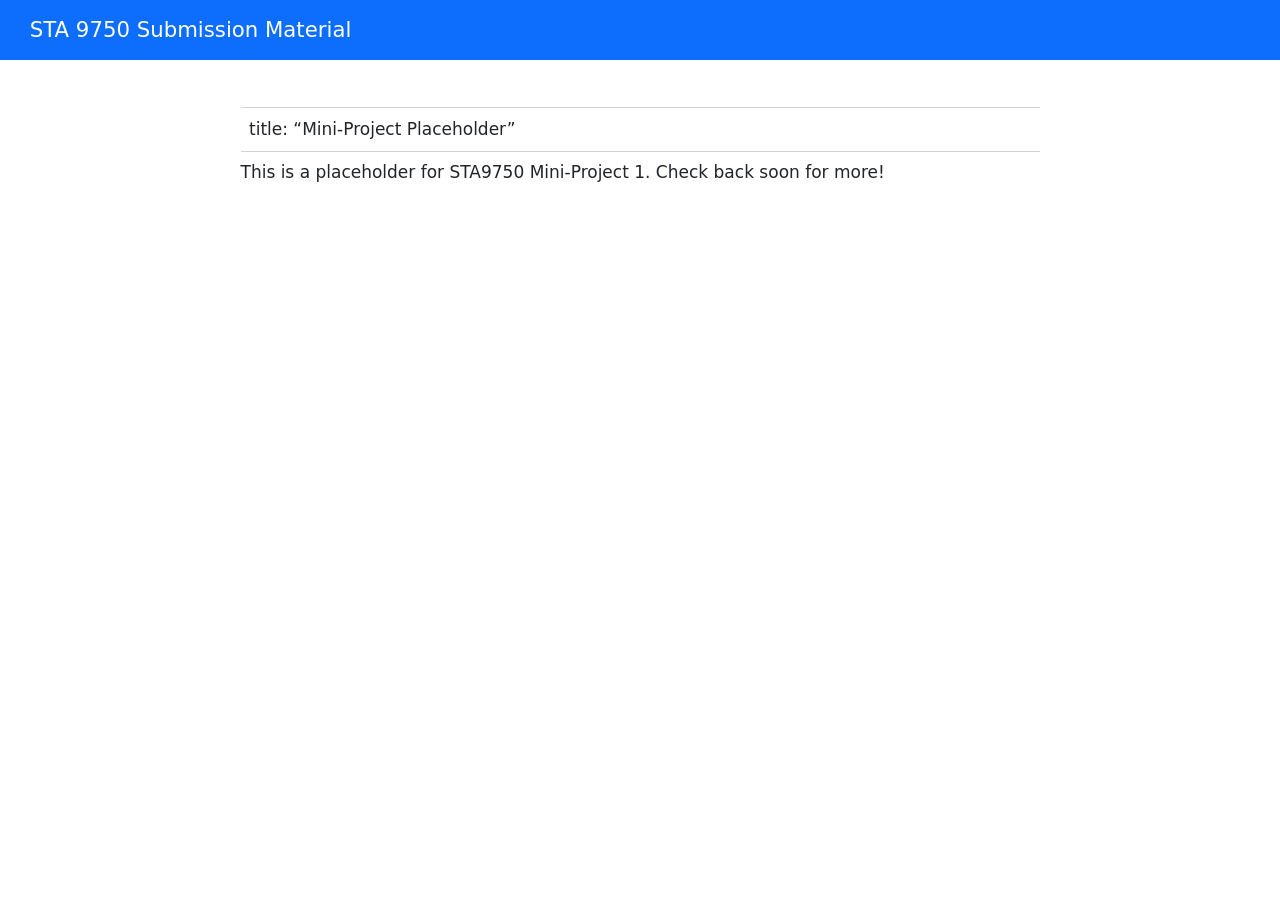
==== docs/mp01.html @ 96aaf3fa "creating placeholders for future projects" ====
<!DOCTYPE html>
<html xmlns="http://www.w3.org/1999/xhtml" lang="en" xml:lang="en"><head>

<meta charset="utf-8">
<meta name="generator" content="quarto-1.10.18">

<meta name="viewport" content="width=device-width, initial-scale=1.0, user-scalable=yes">


<title>mp01 – STA 9750 Submission Material</title>
<style>
/* Default styles provided by pandoc.
** See https://pandoc.org/MANUAL.html#variables-for-html for config info.
*/
span.smallcaps{font-variant: small-caps;}
div.columns{display: flex; gap: 1.5em;}
div.column{flex: auto;}
@media screen {
div.columns{gap: min(4vw, 1.5em);}
div.column{overflow-x: auto;}
}
div.hanging-indent{margin-left: 1.5em; text-indent: -1.5em;}
ul.task-list{list-style: none;}
ul.task-list li input[type="checkbox"] {
  width: 0.8em;
  margin: 0 0.8em 0.2em -1em; /* quarto-specific, see https://github.com/quarto-dev/quarto-cli/issues/4556 */ 
  vertical-align: middle;
}
</style>


<script src="site_libs/quarto-nav/quarto-nav.js"></script>
<script src="site_libs/quarto-nav/headroom.min.js"></script>
<script src="site_libs/clipboard/clipboard.min.js"></script>
<script src="site_libs/quarto-search/autocomplete.umd.js"></script>
<script src="site_libs/quarto-search/fuse.min.js"></script>
<script src="site_libs/quarto-search/quarto-search.js"></script>
<meta name="quarto:offset" content="./">
<script src="site_libs/quarto-html/quarto.js" type="module"></script>
<script src="site_libs/quarto-html/tabsets/tabsets.js" type="module"></script>
<script src="site_libs/quarto-html/popper.min.js"></script>
<script src="site_libs/quarto-html/tippy.umd.min.js"></script>
<script src="site_libs/quarto-html/anchor.min.js"></script>
<link href="site_libs/quarto-html/tippy.css" rel="stylesheet">
<link href="site_libs/quarto-html/quarto-syntax-highlighting-64a204ab8560d761af7679ceaba22944.css" rel="stylesheet" id="quarto-text-highlighting-styles">
<script src="site_libs/bootstrap/bootstrap.min.js"></script>
<link href="site_libs/bootstrap/bootstrap-icons.css" rel="stylesheet">
<link href="site_libs/bootstrap/bootstrap-b978b5a48b788a4339b89597eba50e38.min.css" rel="stylesheet" append-hash="true" id="quarto-bootstrap" data-mode="light">
<script id="quarto-search-options" type="application/json">{
  "location": "navbar",
  "copy-button": false,
  "collapse-after": 3,
  "panel-placement": "end",
  "type": "overlay",
  "limit": 50,
  "keyboard-shortcut": [
    "f",
    "/",
    "s"
  ],
  "show-item-context": false,
  "language": {
    "search-no-results-text": "No results",
    "search-matching-documents-text": "matching documents",
    "search-copy-link-title": "Copy link to search",
    "search-hide-matches-text": "Hide additional matches",
    "search-more-match-text": "more match in this document",
    "search-more-matches-text": "more matches in this document",
    "search-clear-button-title": "Clear",
    "search-text-placeholder": "",
    "search-detached-cancel-button-title": "Cancel",
    "search-submit-button-title": "Submit",
    "search-label": "Search"
  }
}</script>


</head>

<body class="nav-fixed fullcontent quarto-light">

<div id="quarto-search-results"></div>
  <header id="quarto-header" class="headroom fixed-top">
    <nav class="navbar navbar-expand-lg " data-bs-theme="dark">
      <div class="navbar-container container-fluid">
      <div class="navbar-brand-container mx-auto">
    <a class="navbar-brand" href="./index.html">
    <span class="navbar-title">STA 9750 Submission Material</span>
    </a>
  </div>
        <div class="quarto-navbar-tools tools-end">
</div>
      </div> <!-- /container-fluid -->
    </nav>
</header>
<!-- content -->
<div id="quarto-content" class="quarto-container page-columns page-rows-contents page-layout-article page-navbar">
<!-- sidebar -->
<!-- margin-sidebar -->
    
<!-- main -->
<main class="content" id="quarto-document-content"><header id="title-block-header" class="quarto-title-block"></header>




<table class="caption-top table">
<tbody>
<tr class="odd">
<td>title: “Mini-Project Placeholder”</td>
</tr>
</tbody>
</table>
<p>This is a placeholder for STA9750 Mini-Project 1. Check back soon for more!</p>



</main> <!-- /main -->
<script id="quarto-html-after-body" type="application/javascript">
  window.document.addEventListener("DOMContentLoaded", function (event) {
    const icon = "";
    const anchorJS = new window.AnchorJS();
    anchorJS.options = {
      placement: 'right',
      icon: icon
    };
    anchorJS.add('.anchored');
    const isCodeAnnotation = (el) => {
      for (const clz of el.classList) {
        if (clz.startsWith('code-annotation-')) {                     
          return true;
        }
      }
      return false;
    }
    const onCopySuccess = function(e) {
      // button target
      const button = e.trigger;
      // don't keep focus
      button.blur();
      // flash "checked"
      button.classList.add('code-copy-button-checked');
      var currentTitle = button.getAttribute("title");
      button.setAttribute("title", "Copied!");
      let tooltip;
      if (window.bootstrap) {
        button.setAttribute("data-bs-toggle", "tooltip");
        button.setAttribute("data-bs-placement", "left");
        button.setAttribute("data-bs-title", "Copied!");
        tooltip = new bootstrap.Tooltip(button, 
          { trigger: "manual", 
            customClass: "code-copy-button-tooltip",
            offset: [0, -8]});
        tooltip.show();    
      }
      setTimeout(function() {
        if (tooltip) {
          tooltip.hide();
          button.removeAttribute("data-bs-title");
          button.removeAttribute("data-bs-toggle");
          button.removeAttribute("data-bs-placement");
        }
        button.setAttribute("title", currentTitle);
        button.classList.remove('code-copy-button-checked');
      }, 1000);
      // clear code selection
      e.clearSelection();
    }
    const getTextToCopy = function(trigger) {
      const outerScaffold = trigger.parentElement.cloneNode(true);
      const codeEl = outerScaffold.querySelector('code');
      for (const childEl of codeEl.children) {
        if (isCodeAnnotation(childEl)) {
          childEl.remove();
        }
      }
      return codeEl.innerText;
    }
    const clipboard = new window.ClipboardJS('.code-copy-button:not([data-in-quarto-modal])', {
      text: getTextToCopy
    });
    clipboard.on('success', onCopySuccess);
    if (window.document.getElementById('quarto-embedded-source-code-modal')) {
      const clipboardModal = new window.ClipboardJS('.code-copy-button[data-in-quarto-modal]', {
        text: getTextToCopy,
        container: window.document.getElementById('quarto-embedded-source-code-modal')
      });
      clipboardModal.on('success', onCopySuccess);
    }
      var localhostRegex = new RegExp(/^(?:http|https):\/\/localhost\:?[0-9]*\//);
      var mailtoRegex = new RegExp(/^mailto:/);
        var filterRegex = new RegExp("https:\/\/nadyathompson\.github\.io\/STA9750-2026-FALL\/");
      var isInternal = (href) => {
          return filterRegex.test(href) || localhostRegex.test(href) || mailtoRegex.test(href);
      }
      // Inspect non-navigation links and adorn them if external
     var links = window.document.querySelectorAll('a[href]:not(.nav-link):not(.navbar-brand):not(.toc-action):not(.sidebar-link):not(.sidebar-item-toggle):not(.pagination-link):not(.no-external):not([aria-hidden]):not(.dropdown-item):not(.quarto-navigation-tool):not(.about-link)');
      for (var i=0; i<links.length; i++) {
        const link = links[i];
        if (!isInternal(link.href)) {
          // undo the damage that might have been done by quarto-nav.js in the case of
          // links that we want to consider external
          if (link.dataset.originalHref !== undefined) {
            link.href = link.dataset.originalHref;
          }
        }
      }
    function tippyHover(el, contentFn, onTriggerFn, onUntriggerFn) {
      const config = {
        allowHTML: true,
        maxWidth: 500,
        delay: 100,
        arrow: false,
        appendTo: function(el) {
            return el.parentElement;
        },
        interactive: true,
        interactiveBorder: 10,
        theme: 'quarto',
        placement: 'bottom-start',
      };
      if (contentFn) {
        config.content = contentFn;
      }
      if (onTriggerFn) {
        config.onTrigger = onTriggerFn;
      }
      if (onUntriggerFn) {
        config.onUntrigger = onUntriggerFn;
      }
      window.tippy(el, config); 
    }
    const noterefs = window.document.querySelectorAll('a[role="doc-noteref"]');
    for (var i=0; i<noterefs.length; i++) {
      const ref = noterefs[i];
      tippyHover(ref, function() {
        // use id or data attribute instead here
        let href = ref.getAttribute('data-footnote-href') || ref.getAttribute('href');
        try { href = new URL(href).hash; } catch {}
        const id = href.replace(/^#\/?/, "");
        const note = window.document.getElementById(id);
        if (note) {
          return note.innerHTML;
        } else {
          return "";
        }
      });
    }
    const xrefs = window.document.querySelectorAll('a.quarto-xref');
    const processXRef = (id, note) => {
      // Strip column container classes
      const stripColumnClz = (el) => {
        el.classList.remove("page-full", "page-columns");
        if (el.children) {
          for (const child of el.children) {
            stripColumnClz(child);
          }
        }
      }
      stripColumnClz(note)
      if (id === null || id.startsWith('sec-')) {
        // Special case sections, only their first couple elements
        const container = document.createElement("div");
        if (note.children && note.children.length > 2) {
          container.appendChild(note.children[0].cloneNode(true));
          for (let i = 1; i < note.children.length; i++) {
            const child = note.children[i];
            if (child.tagName === "P" && child.innerText === "") {
              continue;
            } else {
              container.appendChild(child.cloneNode(true));
              break;
            }
          }
          if (window.Quarto?.typesetMath) {
            window.Quarto.typesetMath(container);
          }
          return container.innerHTML
        } else {
          if (window.Quarto?.typesetMath) {
            window.Quarto.typesetMath(note);
          }
          return note.innerHTML;
        }
      } else {
        // Remove any anchor links if they are present
        const anchorLink = note.querySelector('a.anchorjs-link');
        if (anchorLink) {
          anchorLink.remove();
        }
        if (window.Quarto?.typesetMath) {
          window.Quarto.typesetMath(note);
        }
        if (note.classList.contains("callout")) {
          return note.outerHTML;
        } else {
          return note.innerHTML;
        }
      }
    }
    for (var i=0; i<xrefs.length; i++) {
      const xref = xrefs[i];
      tippyHover(xref, undefined, function(instance) {
        instance.disable();
        let url = xref.getAttribute('href');
        let hash = undefined; 
        if (url.startsWith('#')) {
          hash = url;
        } else {
          try { hash = new URL(url).hash; } catch {}
        }
        if (hash) {
          const id = hash.replace(/^#\/?/, "");
          const note = window.document.getElementById(id);
          if (note !== null) {
            try {
              const html = processXRef(id, note.cloneNode(true));
              instance.setContent(html);
            } finally {
              instance.enable();
              instance.show();
            }
          } else {
            // See if we can fetch this
            fetch(url.split('#')[0])
            .then(res => res.text())
            .then(html => {
              const parser = new DOMParser();
              const htmlDoc = parser.parseFromString(html, "text/html");
              const note = htmlDoc.getElementById(id);
              if (note !== null) {
                const html = processXRef(id, note);
                instance.setContent(html);
              } 
            }).finally(() => {
              instance.enable();
              instance.show();
            });
          }
        } else {
          // See if we can fetch a full url (with no hash to target)
          // This is a special case and we should probably do some content thinning / targeting
          fetch(url)
          .then(res => res.text())
          .then(html => {
            const parser = new DOMParser();
            const htmlDoc = parser.parseFromString(html, "text/html");
            const note = htmlDoc.querySelector('main.content');
            if (note !== null) {
              // This should only happen for chapter cross references
              // (since there is no id in the URL)
              // remove the first header
              if (note.children.length > 0 && note.children[0].tagName === "HEADER") {
                note.children[0].remove();
              }
              const html = processXRef(null, note);
              instance.setContent(html);
            } 
          }).finally(() => {
            instance.enable();
            instance.show();
          });
        }
      }, function(instance) {
      });
    }
        let selectedAnnoteEl;
        const selectorForAnnotation = ( cell, annotation) => {
          let cellAttr = 'data-code-cell="' + cell + '"';
          let lineAttr = 'data-code-annotation="' +  annotation + '"';
          const selector = 'span[' + cellAttr + '][' + lineAttr + ']';
          return selector;
        }
        const selectCodeLines = (annoteEl) => {
          const doc = window.document;
          const targetCell = annoteEl.getAttribute("data-target-cell");
          const targetAnnotation = annoteEl.getAttribute("data-target-annotation");
          const annoteSpan = window.document.querySelector(selectorForAnnotation(targetCell, targetAnnotation));
          const lines = annoteSpan.getAttribute("data-code-lines").split(",");
          const lineIds = lines.map((line) => {
            return targetCell + "-" + line;
          })
          let top = null;
          let height = null;
          let parent = null;
          if (lineIds.length > 0) {
              //compute the position of the single el (top and bottom and make a div)
              const el = window.document.getElementById(lineIds[0]);
              top = el.offsetTop;
              height = el.offsetHeight;
              parent = el.parentElement.parentElement;
            if (lineIds.length > 1) {
              const lastEl = window.document.getElementById(lineIds[lineIds.length - 1]);
              const bottom = lastEl.offsetTop + lastEl.offsetHeight;
              height = bottom - top;
            }
            if (top !== null && height !== null && parent !== null) {
              // cook up a div (if necessary) and position it 
              let div = window.document.getElementById("code-annotation-line-highlight");
              if (div === null) {
                div = window.document.createElement("div");
                div.setAttribute("id", "code-annotation-line-highlight");
                div.style.position = 'absolute';
                parent.appendChild(div);
              }
              div.style.top = top - 2 + "px";
              div.style.height = height + 4 + "px";
              div.style.left = 0;
              let gutterDiv = window.document.getElementById("code-annotation-line-highlight-gutter");
              if (gutterDiv === null) {
                gutterDiv = window.document.createElement("div");
                gutterDiv.setAttribute("id", "code-annotation-line-highlight-gutter");
                gutterDiv.style.position = 'absolute';
                const codeCell = window.document.getElementById(targetCell);
                const gutter = codeCell.querySelector('.code-annotation-gutter');
                gutter.appendChild(gutterDiv);
              }
              gutterDiv.style.top = top - 2 + "px";
              gutterDiv.style.height = height + 4 + "px";
            }
            selectedAnnoteEl = annoteEl;
          }
        };
        const unselectCodeLines = () => {
          const elementsIds = ["code-annotation-line-highlight", "code-annotation-line-highlight-gutter"];
          elementsIds.forEach((elId) => {
            const div = window.document.getElementById(elId);
            if (div) {
              div.remove();
            }
          });
          selectedAnnoteEl = undefined;
        };
          // Handle positioning of the toggle
      window.addEventListener(
        "resize",
        throttle(() => {
          elRect = undefined;
          if (selectedAnnoteEl) {
            selectCodeLines(selectedAnnoteEl);
          }
        }, 10)
      );
      function throttle(fn, ms) {
      let throttle = false;
      let timer;
        return (...args) => {
          if(!throttle) { // first call gets through
              fn.apply(this, args);
              throttle = true;
          } else { // all the others get throttled
              if(timer) clearTimeout(timer); // cancel #2
              timer = setTimeout(() => {
                fn.apply(this, args);
                timer = throttle = false;
              }, ms);
          }
        };
      }
        // Attach click handler to the DT
        const annoteDls = window.document.querySelectorAll('dt[data-target-cell]');
        for (const annoteDlNode of annoteDls) {
          annoteDlNode.addEventListener('click', (event) => {
            const clickedEl = event.target;
            if (clickedEl !== selectedAnnoteEl) {
              unselectCodeLines();
              const activeEl = window.document.querySelector('dt[data-target-cell].code-annotation-active');
              if (activeEl) {
                activeEl.classList.remove('code-annotation-active');
              }
              selectCodeLines(clickedEl);
              clickedEl.classList.add('code-annotation-active');
            } else {
              // Unselect the line
              unselectCodeLines();
              clickedEl.classList.remove('code-annotation-active');
            }
          });
        }
    const findCites = (el) => {
      const parentEl = el.parentElement;
      if (parentEl) {
        const cites = parentEl.dataset.cites;
        if (cites) {
          return {
            el,
            cites: cites.split(' ')
          };
        } else {
          return findCites(el.parentElement)
        }
      } else {
        return undefined;
      }
    };
    var bibliorefs = window.document.querySelectorAll('a[role="doc-biblioref"]');
    for (var i=0; i<bibliorefs.length; i++) {
      const ref = bibliorefs[i];
      const citeInfo = findCites(ref);
      if (citeInfo) {
        tippyHover(citeInfo.el, function() {
          var popup = window.document.createElement('div');
          citeInfo.cites.forEach(function(cite) {
            var citeDiv = window.document.createElement('div');
            citeDiv.classList.add('hanging-indent');
            citeDiv.classList.add('csl-entry');
            var biblioDiv = window.document.getElementById('ref-' + cite);
            if (biblioDiv) {
              citeDiv.innerHTML = biblioDiv.innerHTML;
            }
            popup.appendChild(citeDiv);
          });
          return popup.innerHTML;
        });
      }
    }
  });
  </script>
</div> <!-- /content -->




</body></html>
---- docs/site_libs/quarto-html/tippy.css ----
.tippy-box[data-animation=fade][data-state=hidden]{opacity:0}[data-tippy-root]{max-width:calc(100vw - 10px)}.tippy-box{position:relative;background-color:#333;color:#fff;border-radius:4px;font-size:14px;line-height:1.4;white-space:normal;outline:0;transition-property:transform,visibility,opacity}.tippy-box[data-placement^=top]>.tippy-arrow{bottom:0}.tippy-box[data-placement^=top]>.tippy-arrow:before{bottom:-7px;left:0;border-width:8px 8px 0;border-top-color:initial;transform-origin:center top}.tippy-box[data-placement^=bottom]>.tippy-arrow{top:0}.tippy-box[data-placement^=bottom]>.tippy-arrow:before{top:-7px;left:0;border-width:0 8px 8px;border-bottom-color:initial;transform-origin:center bottom}.tippy-box[data-placement^=left]>.tippy-arrow{right:0}.tippy-box[data-placement^=left]>.tippy-arrow:before{border-width:8px 0 8px 8px;border-left-color:initial;right:-7px;transform-origin:center left}.tippy-box[data-placement^=right]>.tippy-arrow{left:0}.tippy-box[data-placement^=right]>.tippy-arrow:before{left:-7px;border-width:8px 8px 8px 0;border-right-color:initial;transform-origin:center right}.tippy-box[data-inertia][data-state=visible]{transition-timing-function:cubic-bezier(.54,1.5,.38,1.11)}.tippy-arrow{width:16px;height:16px;color:#333}.tippy-arrow:before{content:"";position:absolute;border-color:transparent;border-style:solid}.tippy-content{position:relative;padding:5px 9px;z-index:1}
---- docs/site_libs/quarto-html/quarto-syntax-highlighting-64a204ab8560d761af7679ceaba22944.css ----
/* quarto syntax highlight colors */
:root {
  --quarto-hl-ot-color: #003B4F;
  --quarto-hl-at-color: #657422;
  --quarto-hl-ss-color: #20794D;
  --quarto-hl-an-color: #5E5E5E;
  --quarto-hl-fu-color: #4758AB;
  --quarto-hl-st-color: #20794D;
  --quarto-hl-cf-color: #003B4F;
  --quarto-hl-op-color: #5E5E5E;
  --quarto-hl-er-color: #AD0000;
  --quarto-hl-bn-color: #AD0000;
  --quarto-hl-al-color: #AD0000;
  --quarto-hl-va-color: #111111;
  --quarto-hl-bu-color: inherit;
  --quarto-hl-ex-color: inherit;
  --quarto-hl-pp-color: #AD0000;
  --quarto-hl-in-color: #5E5E5E;
  --quarto-hl-vs-color: #20794D;
  --quarto-hl-wa-color: #5E5E5E;
  --quarto-hl-do-color: #5E5E5E;
  --quarto-hl-im-color: #00769E;
  --quarto-hl-ch-color: #20794D;
  --quarto-hl-dt-color: #AD0000;
  --quarto-hl-fl-color: #AD0000;
  --quarto-hl-co-color: #5E5E5E;
  --quarto-hl-cv-color: #5E5E5E;
  --quarto-hl-cn-color: #8f5902;
  --quarto-hl-sc-color: #5E5E5E;
  --quarto-hl-dv-color: #AD0000;
  --quarto-hl-kw-color: #003B4F;
}

/* other quarto variables */
:root {
  --quarto-font-monospace: SFMono-Regular, Menlo, Monaco, Consolas, "Liberation Mono", "Courier New", monospace;
}

/* syntax highlight based on Pandoc's rules */
pre > code.sourceCode > span {
  color: #003B4F;
}

code.sourceCode > span {
  color: #003B4F;
}

div.sourceCode,
div.sourceCode pre.sourceCode {
  color: #003B4F;
}

/* Normal */
code span {
  color: #003B4F;
}

/* Alert */
code span.al {
  color: #AD0000;
  font-style: inherit;
}

/* Annotation */
code span.an {
  color: #5E5E5E;
  font-style: inherit;
}

/* Attribute */
code span.at {
  color: #657422;
  font-style: inherit;
}

/* BaseN */
code span.bn {
  color: #AD0000;
  font-style: inherit;
}

/* BuiltIn */
code span.bu {
  font-style: inherit;
}

/* ControlFlow */
code span.cf {
  color: #003B4F;
  font-weight: bold;
  font-style: inherit;
}

/* Char */
code span.ch {
  color: #20794D;
  font-style: inherit;
}

/* Constant */
code span.cn {
  color: #8f5902;
  font-style: inherit;
}

/* Comment */
code span.co {
  color: #5E5E5E;
  font-style: inherit;
}

/* CommentVar */
code span.cv {
  color: #5E5E5E;
  font-style: italic;
}

/* Documentation */
code span.do {
  color: #5E5E5E;
  font-style: italic;
}

/* DataType */
code span.dt {
  color: #AD0000;
  font-style: inherit;
}

/* DecVal */
code span.dv {
  color: #AD0000;
  font-style: inherit;
}

/* Error */
code span.er {
  color: #AD0000;
  font-style: inherit;
}

/* Extension */
code span.ex {
  font-style: inherit;
}

/* Float */
code span.fl {
  color: #AD0000;
  font-style: inherit;
}

/* Function */
code span.fu {
  color: #4758AB;
  font-style: inherit;
}

/* Import */
code span.im {
  color: #00769E;
  font-style: inherit;
}

/* Information */
code span.in {
  color: #5E5E5E;
  font-style: inherit;
}

/* Keyword */
code span.kw {
  color: #003B4F;
  font-weight: bold;
  font-style: inherit;
}

/* Operator */
code span.op {
  color: #5E5E5E;
  font-style: inherit;
}

/* Other */
code span.ot {
  color: #003B4F;
  font-style: inherit;
}

/* Preprocessor */
code span.pp {
  color: #AD0000;
  font-style: inherit;
}

/* SpecialChar */
code span.sc {
  color: #5E5E5E;
  font-style: inherit;
}

/* SpecialString */
code span.ss {
  color: #20794D;
  font-style: inherit;
}

/* String */
code span.st {
  color: #20794D;
  font-style: inherit;
}

/* Variable */
code span.va {
  color: #111111;
  font-style: inherit;
}

/* VerbatimString */
code span.vs {
  color: #20794D;
  font-style: inherit;
}

/* Warning */
code span.wa {
  color: #5E5E5E;
  font-style: italic;
}

.prevent-inlining {
  content: "</";
}

/*# sourceMappingURL=9d8d5bb603a83b8298b89080a598c93b.css.map */
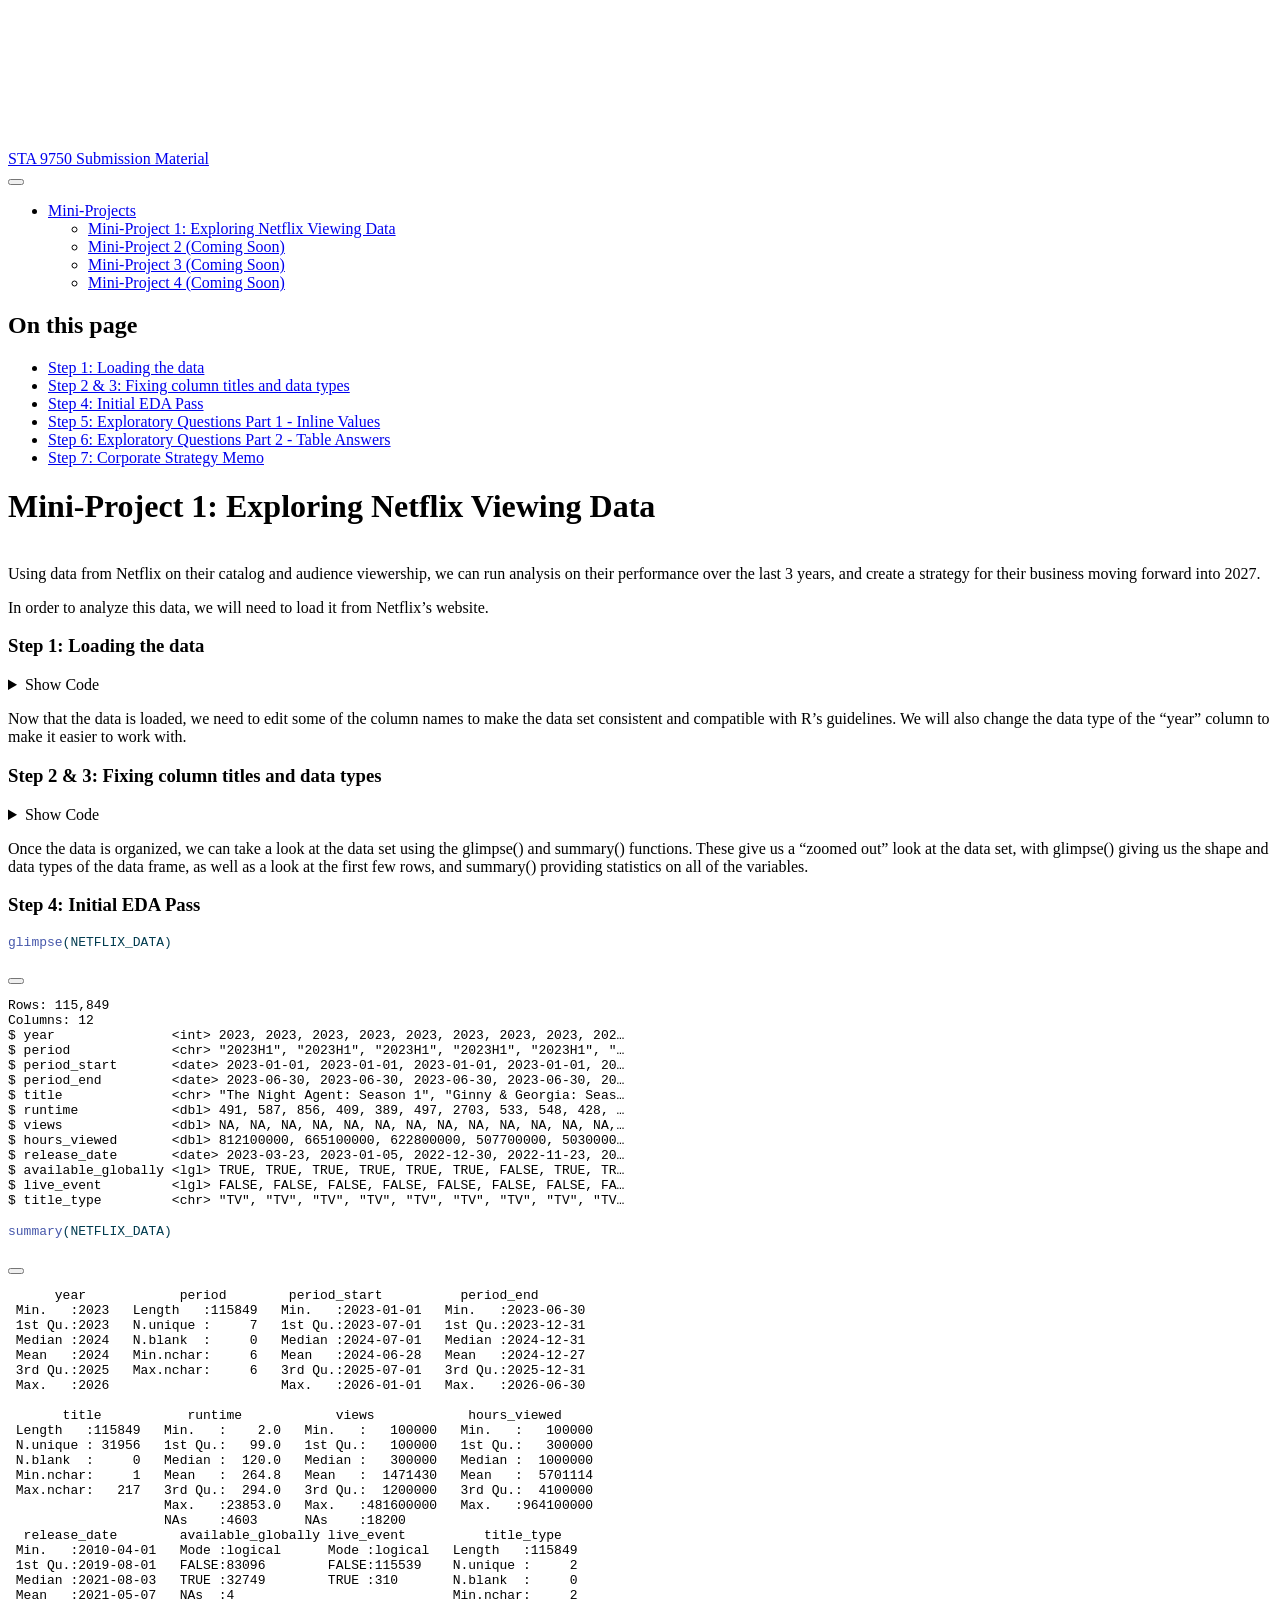
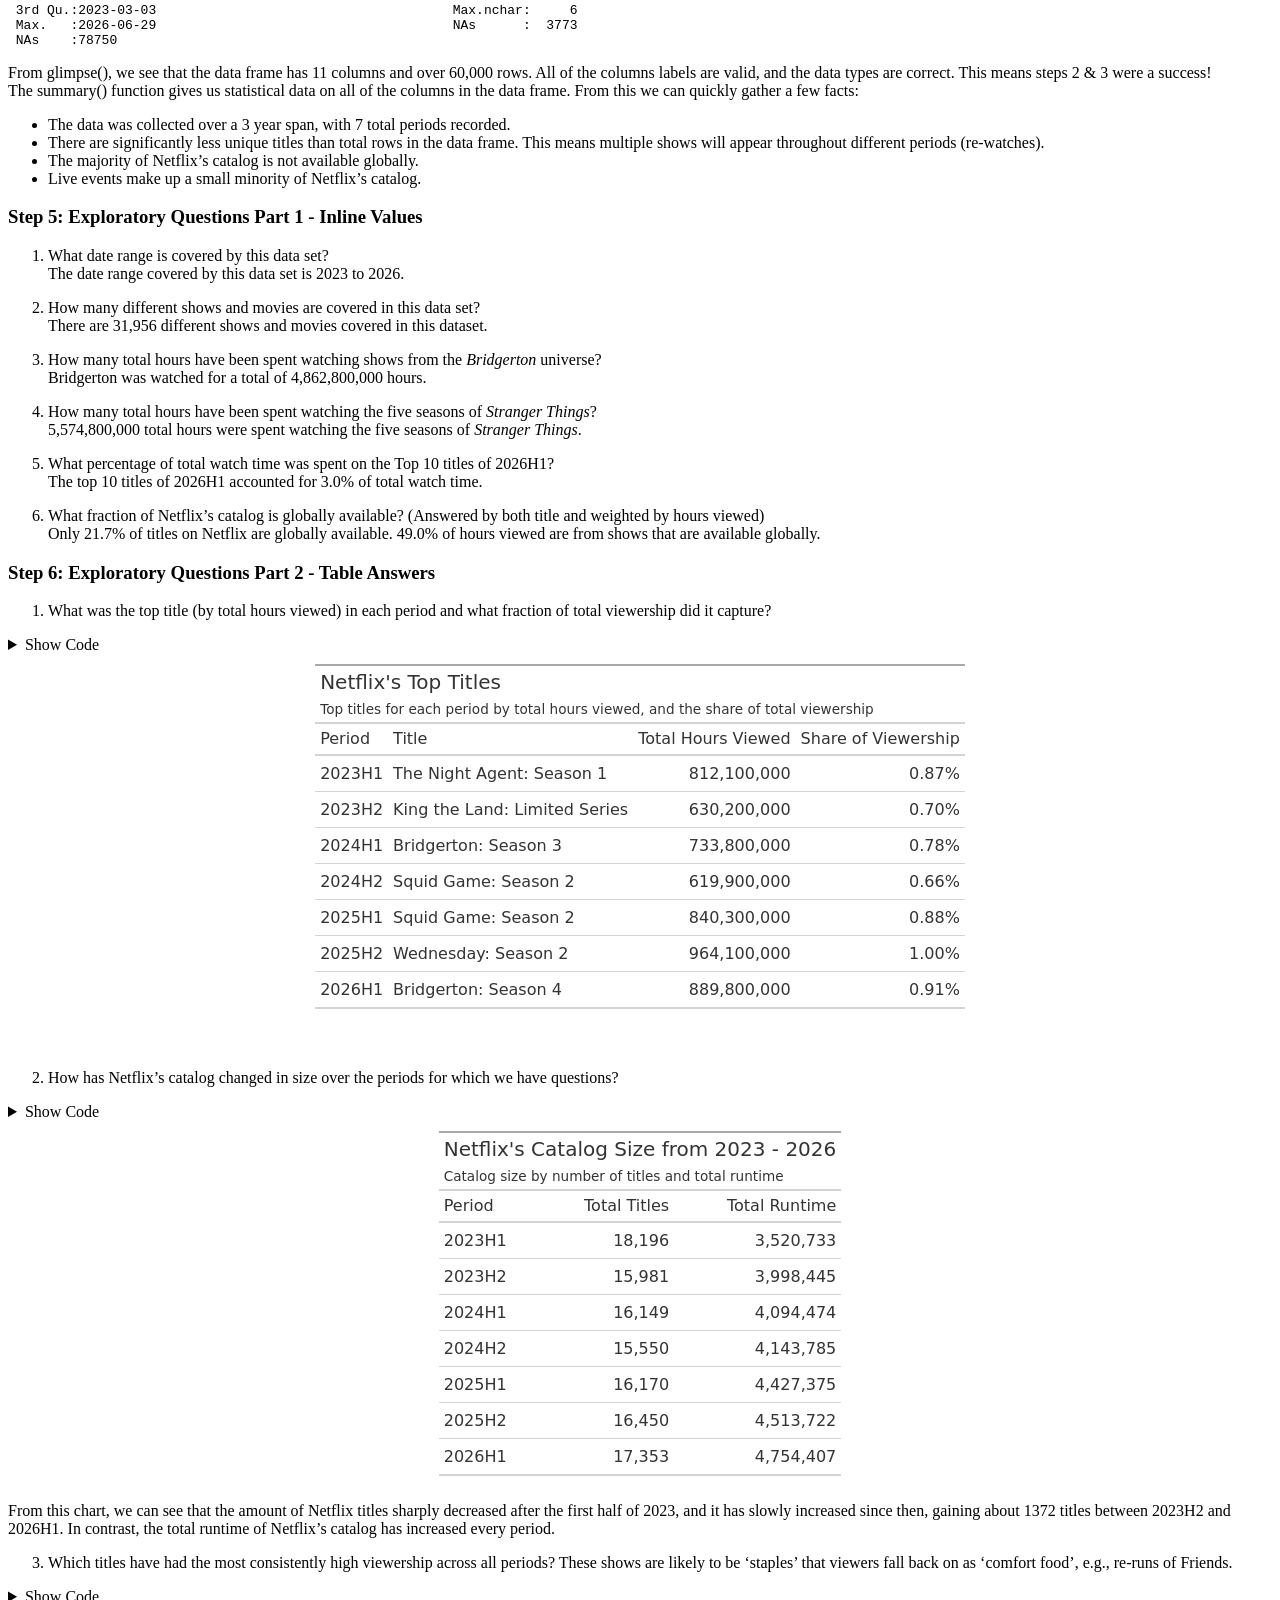
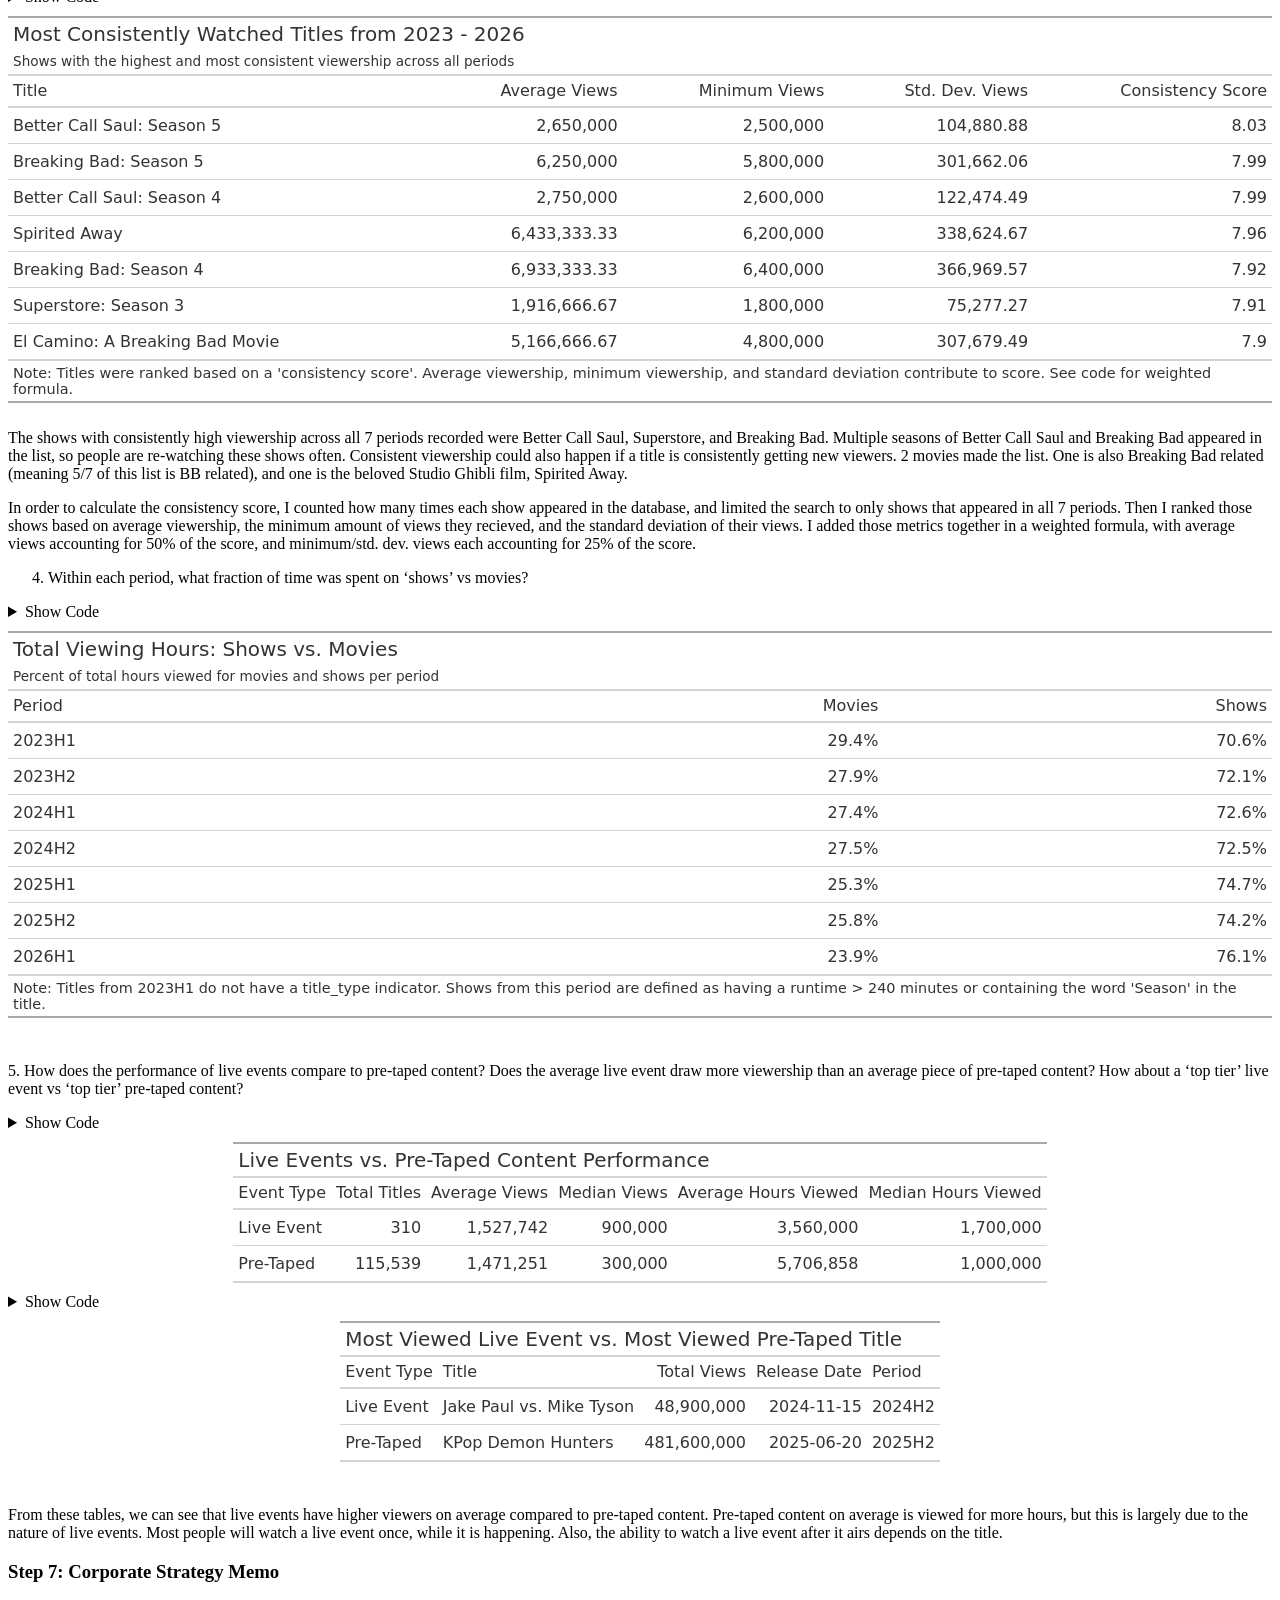
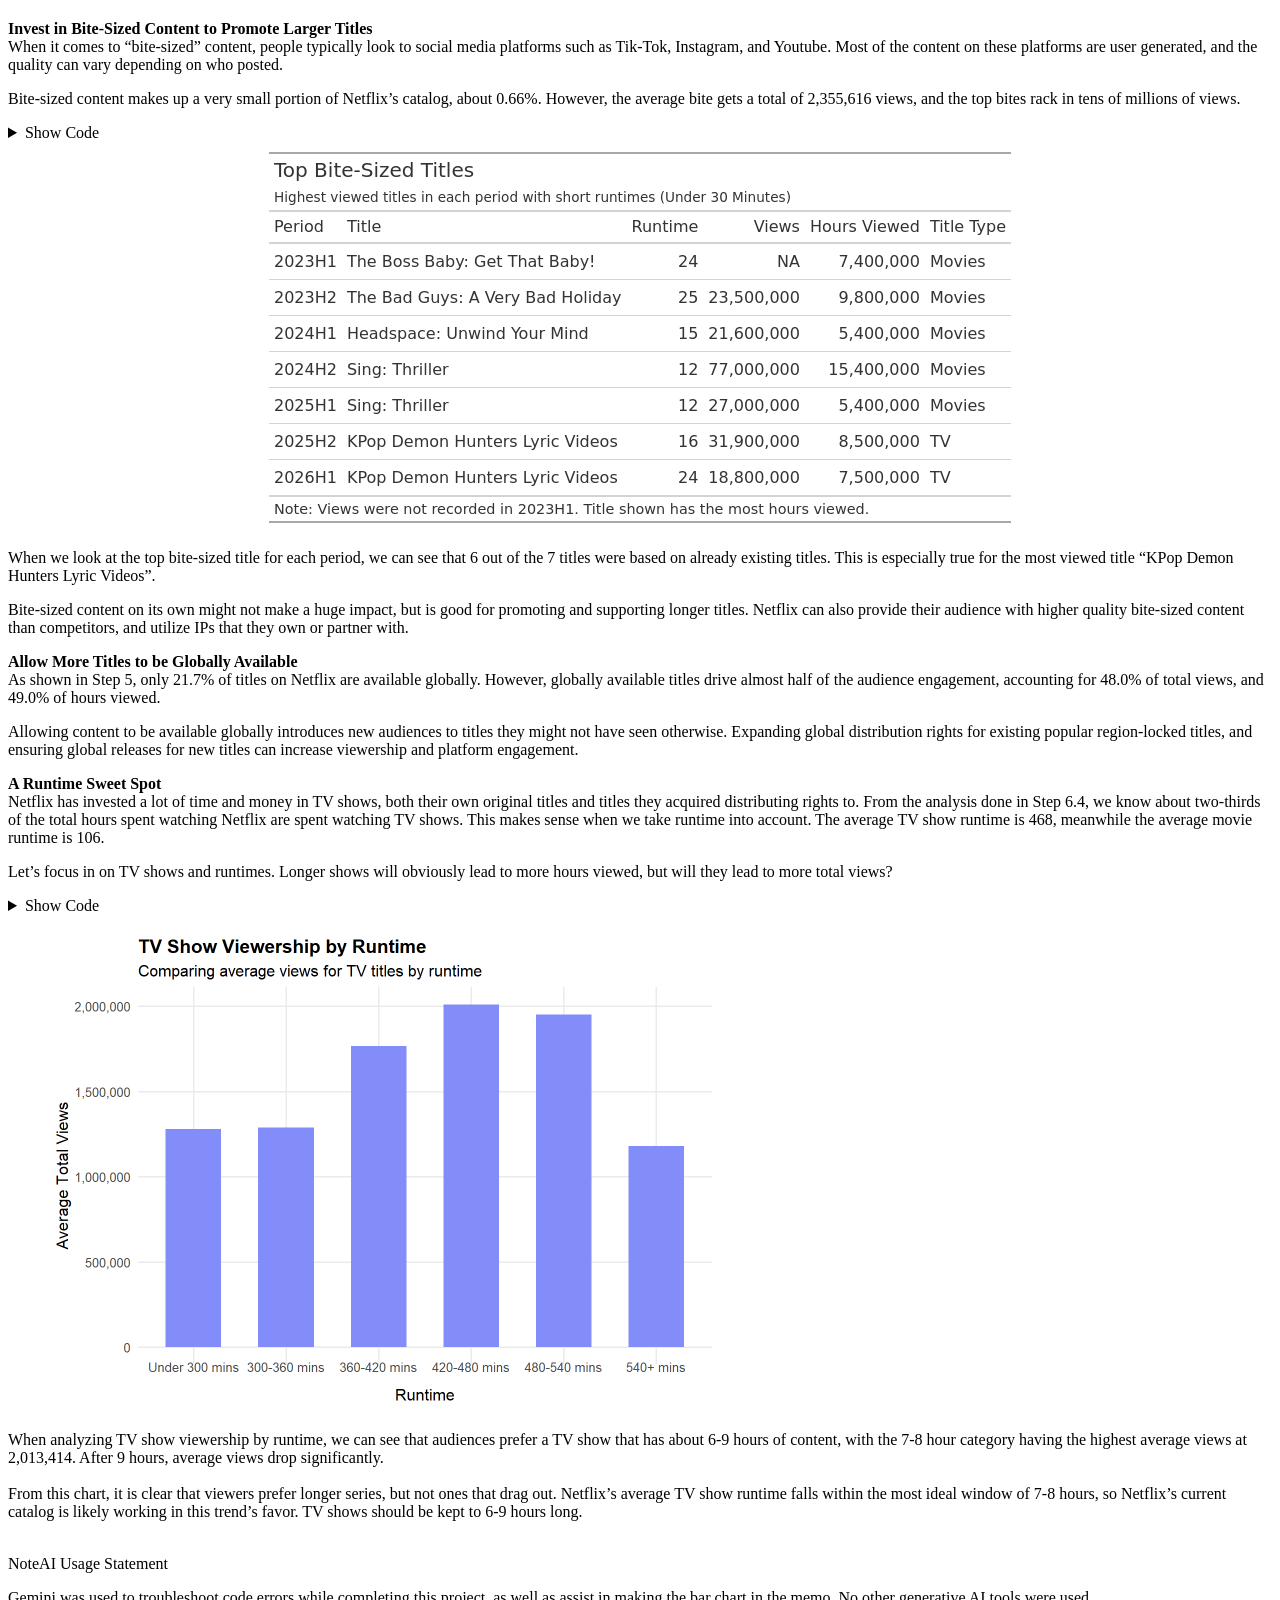
==== commit 5ffe41c4: "mp01 submission" ====
--- a/docs/mp01.html
+++ b/docs/mp01.html
@@ -7,7 +7,7 @@
 <meta name="viewport" content="width=device-width, initial-scale=1.0, user-scalable=yes">
 
 
-<title>mp01 – STA 9750 Submission Material</title>
+<title>Mini-Project 1: Exploring Netflix Viewing Data – STA 9750 Submission Material</title>
 <style>
 /* Default styles provided by pandoc.
 ** See https://pandoc.org/MANUAL.html#variables-for-html for config info.
@@ -26,11 +26,45 @@
   margin: 0 0.8em 0.2em -1em; /* quarto-specific, see https://github.com/quarto-dev/quarto-cli/issues/4556 */ 
   vertical-align: middle;
 }
+/* CSS for syntax highlighting */
+html { -webkit-text-size-adjust: 100%; }
+pre > code.sourceCode { white-space: pre; position: relative; }
+pre > code.sourceCode > span { display: inline-block; line-height: 1.25; }
+pre > code.sourceCode > span:empty { height: 1.2em; }
+.sourceCode { overflow: visible; }
+code.sourceCode > span { color: inherit; text-decoration: inherit; }
+div.sourceCode { margin: 1em 0; }
+pre.sourceCode { margin: 0; }
+@media screen {
+div.sourceCode { overflow: auto; }
+}
+@media print {
+pre > code.sourceCode { white-space: pre-wrap; }
+pre > code.sourceCode > span { text-indent: -5em; padding-left: 5em; }
+}
+pre.numberSource code
+  { counter-reset: source-line 0; }
+pre.numberSource code > span
+  { position: relative; left: -4em; counter-increment: source-line; }
+pre.numberSource code > span > a:first-child::before
+  { content: counter(source-line);
+    position: relative; left: -1em; text-align: right; vertical-align: baseline;
+    border: none; display: inline-block;
+    -webkit-touch-callout: none; -webkit-user-select: none;
+    -khtml-user-select: none; -moz-user-select: none;
+    -ms-user-select: none; user-select: none;
+    padding: 0 4px; width: 4em;
+  }
+pre.numberSource { margin-left: 3em;  padding-left: 4px; }
+div.sourceCode
+  {   }
+@media screen {
+pre > code.sourceCode > span > a:first-child::before { text-decoration: underline; }
+}
 </style>
 
 
 <script src="site_libs/quarto-nav/quarto-nav.js"></script>
-<script src="site_libs/quarto-nav/headroom.min.js"></script>
 <script src="site_libs/clipboard/clipboard.min.js"></script>
 <script src="site_libs/quarto-search/autocomplete.umd.js"></script>
 <script src="site_libs/quarto-search/fuse.min.js"></script>
@@ -45,7 +79,7 @@
 <link href="site_libs/quarto-html/quarto-syntax-highlighting-64a204ab8560d761af7679ceaba22944.css" rel="stylesheet" id="quarto-text-highlighting-styles">
 <script src="site_libs/bootstrap/bootstrap.min.js"></script>
 <link href="site_libs/bootstrap/bootstrap-icons.css" rel="stylesheet">
-<link href="site_libs/bootstrap/bootstrap-b978b5a48b788a4339b89597eba50e38.min.css" rel="stylesheet" append-hash="true" id="quarto-bootstrap" data-mode="light">
+<link href="site_libs/bootstrap/bootstrap-adc5cd6dcca335c125d18661845a50cc.min.css" rel="stylesheet" append-hash="true" id="quarto-bootstrap" data-mode="light">
 <script id="quarto-search-options" type="application/json">{
   "location": "navbar",
   "copy-button": false,
@@ -77,18 +111,48 @@
 
 </head>
 
-<body class="nav-fixed fullcontent quarto-light">
+<body class="nav-fixed quarto-light">
 
 <div id="quarto-search-results"></div>
   <header id="quarto-header" class="headroom fixed-top">
-    <nav class="navbar navbar-expand-lg " data-bs-theme="dark">
+    <nav class="navbar navbar-expand-sm " data-bs-theme="dark">
       <div class="navbar-container container-fluid">
       <div class="navbar-brand-container mx-auto">
     <a class="navbar-brand" href="./index.html">
     <span class="navbar-title">STA 9750 Submission Material</span>
     </a>
   </div>
-        <div class="quarto-navbar-tools tools-end">
+          <button class="navbar-toggler" type="button" data-bs-toggle="collapse" data-bs-target="#navbarCollapse" aria-controls="navbarCollapse" role="menu" aria-expanded="false" aria-label="Toggle navigation" onclick="if (window.quartoToggleHeadroom) { window.quartoToggleHeadroom(); }">
+  <span class="navbar-toggler-icon"></span>
+</button>
+          <div class="collapse navbar-collapse" id="navbarCollapse">
+            <ul class="navbar-nav navbar-nav-scroll ms-auto">
+  <li class="nav-item dropdown ">
+    <a class="nav-link dropdown-toggle" href="#" id="nav-menu-mini-projects" role="link" data-bs-toggle="dropdown" aria-expanded="false">
+ <span class="menu-text">Mini-Projects</span>
+    </a>
+    <ul class="dropdown-menu dropdown-menu-end" aria-labelledby="nav-menu-mini-projects">    
+        <li>
+    <a class="dropdown-item" href="./mp01.html">
+ <span class="dropdown-text">Mini-Project 1: Exploring Netflix Viewing Data</span></a>
+  </li>  
+        <li>
+    <a class="dropdown-item" href="./mp02.html">
+ <span class="dropdown-text">Mini-Project 2 (Coming Soon)</span></a>
+  </li>  
+        <li>
+    <a class="dropdown-item" href="./mp03.html">
+ <span class="dropdown-text">Mini-Project 3 (Coming Soon)</span></a>
+  </li>  
+        <li>
+    <a class="dropdown-item" href="./mp04.html">
+ <span class="dropdown-text">Mini-Project 4 (Coming Soon)</span></a>
+  </li>  
+    </ul>
+  </li>
+</ul>
+          </div> <!-- /navcollapse -->
+            <div class="quarto-navbar-tools">
 </div>
       </div> <!-- /container-fluid -->
     </nav>
@@ -97,23 +161,4181 @@
 <div id="quarto-content" class="quarto-container page-columns page-rows-contents page-layout-article page-navbar">
 <!-- sidebar -->
 <!-- margin-sidebar -->
+    <div id="quarto-margin-sidebar" class="sidebar margin-sidebar">
+        <nav id="TOC" role="doc-toc" class="toc-active">
+    <h2 id="toc-title">On this page</h2>
+   
+  <ul>
+  <li><a href="#step-1-loading-the-data" id="toc-step-1-loading-the-data" class="nav-link active" data-scroll-target="#step-1-loading-the-data">Step 1: Loading the data</a></li>
+  <li><a href="#step-2-3-fixing-column-titles-and-data-types" id="toc-step-2-3-fixing-column-titles-and-data-types" class="nav-link" data-scroll-target="#step-2-3-fixing-column-titles-and-data-types">Step 2 &amp; 3: Fixing column titles and data types</a></li>
+  <li><a href="#step-4-initial-eda-pass" id="toc-step-4-initial-eda-pass" class="nav-link" data-scroll-target="#step-4-initial-eda-pass">Step 4: Initial EDA Pass</a></li>
+  <li><a href="#step-5-exploratory-questions-part-1---inline-values" id="toc-step-5-exploratory-questions-part-1---inline-values" class="nav-link" data-scroll-target="#step-5-exploratory-questions-part-1---inline-values">Step 5: Exploratory Questions Part 1 - Inline Values</a></li>
+  <li><a href="#step-6-exploratory-questions-part-2---table-answers" id="toc-step-6-exploratory-questions-part-2---table-answers" class="nav-link" data-scroll-target="#step-6-exploratory-questions-part-2---table-answers">Step 6: Exploratory Questions Part 2 - Table Answers</a></li>
+  <li><a href="#step-7-corporate-strategy-memo" id="toc-step-7-corporate-strategy-memo" class="nav-link" data-scroll-target="#step-7-corporate-strategy-memo">Step 7: Corporate Strategy Memo</a></li>
+  </ul>
+</nav>
+    </div>
+<!-- main -->
+<main class="content" id="quarto-document-content">
+
+<header id="title-block-header" class="quarto-title-block default">
+<div class="quarto-title">
+<h1 class="title">Mini-Project 1: Exploring Netflix Viewing Data</h1>
+</div>
+
+
+
+<div class="quarto-title-meta">
+
     
-<!-- main -->
-<main class="content" id="quarto-document-content"><header id="title-block-header" class="quarto-title-block"></header>
-
-
-
-
-<table class="caption-top table">
-<tbody>
+  
+    
+  </div>
+  
+
+
+</header>
+
+
+<p><br>
+Using data from Netflix on their catalog and audience viewership, we can run analysis on their performance over the last 3 years, and create a strategy for their business moving forward into 2027.</p>
+<p>In order to analyze this data, we will need to load it from Netflix’s website.<br>
+</p>
+<section id="step-1-loading-the-data" class="level3">
+<h3 class="anchored" data-anchor-id="step-1-loading-the-data">Step 1: Loading the data</h3>
+<div class="cell">
+<details class="code-fold">
+<summary>Show Code</summary>
+<div class="code-copy-outer-scaffold"><div class="sourceCode cell-code" id="cb1"><pre class="sourceCode r code-overflow-wrap code-with-copy"><code class="sourceCode r"><span id="cb1-1"><a href="#cb1-1" aria-hidden="true" tabindex="-1"></a>load_netflix_data <span class="ot">&lt;-</span> <span class="cf">function</span>(){</span>
+<span id="cb1-2"><a href="#cb1-2" aria-hidden="true" tabindex="-1"></a>  <span class="co"># Note to students: Make sure you have installed the tidyverse and fs packages</span></span>
+<span id="cb1-3"><a href="#cb1-3" aria-hidden="true" tabindex="-1"></a>  <span class="co">#                   before beginning this assignment. If you aren't sure,</span></span>
+<span id="cb1-4"><a href="#cb1-4" aria-hidden="true" tabindex="-1"></a>  <span class="co">#                   simply run `library(tidyverse)` at your R Console and, if</span></span>
+<span id="cb1-5"><a href="#cb1-5" aria-hidden="true" tabindex="-1"></a>  <span class="co">#                   you don't see an error message, `tidyverse` has been </span></span>
+<span id="cb1-6"><a href="#cb1-6" aria-hidden="true" tabindex="-1"></a>  <span class="co">#                   installed. (Same for `fs`) If you still need to install</span></span>
+<span id="cb1-7"><a href="#cb1-7" aria-hidden="true" tabindex="-1"></a>  <span class="co">#                   either package, use the `install.packages` function as </span></span>
+<span id="cb1-8"><a href="#cb1-8" aria-hidden="true" tabindex="-1"></a>  <span class="co">#                   demonstrated in class.</span></span>
+<span id="cb1-9"><a href="#cb1-9" aria-hidden="true" tabindex="-1"></a>  <span class="fu">library</span>(tidyverse)</span>
+<span id="cb1-10"><a href="#cb1-10" aria-hidden="true" tabindex="-1"></a>  <span class="fu">library</span>(rvest)</span>
+<span id="cb1-11"><a href="#cb1-11" aria-hidden="true" tabindex="-1"></a>  <span class="fu">library</span>(readxl)</span>
+<span id="cb1-12"><a href="#cb1-12" aria-hidden="true" tabindex="-1"></a>  <span class="fu">library</span>(fs)</span>
+<span id="cb1-13"><a href="#cb1-13" aria-hidden="true" tabindex="-1"></a>  </span>
+<span id="cb1-14"><a href="#cb1-14" aria-hidden="true" tabindex="-1"></a>  data_dir <span class="ot">&lt;-</span> <span class="fu">path</span>(<span class="st">"data"</span>, <span class="st">"mp01"</span>)</span>
+<span id="cb1-15"><a href="#cb1-15" aria-hidden="true" tabindex="-1"></a>  </span>
+<span id="cb1-16"><a href="#cb1-16" aria-hidden="true" tabindex="-1"></a>  <span class="cf">if</span>(<span class="sc">!</span><span class="fu">dir_exists</span>(data_dir)){</span>
+<span id="cb1-17"><a href="#cb1-17" aria-hidden="true" tabindex="-1"></a>    <span class="fu">dir_create</span>(data_dir, <span class="at">showWarnings=</span><span class="cn">FALSE</span>, <span class="at">recurse=</span><span class="cn">TRUE</span>)</span>
+<span id="cb1-18"><a href="#cb1-18" aria-hidden="true" tabindex="-1"></a>  }</span>
+<span id="cb1-19"><a href="#cb1-19" aria-hidden="true" tabindex="-1"></a>  </span>
+<span id="cb1-20"><a href="#cb1-20" aria-hidden="true" tabindex="-1"></a>  NETFLIX_URLS <span class="ot">&lt;-</span> <span class="fu">list</span>(</span>
+<span id="cb1-21"><a href="#cb1-21" aria-hidden="true" tabindex="-1"></a>    <span class="st">`</span><span class="at">2023H1</span><span class="st">`</span> <span class="ot">=</span> <span class="st">"https://about.netflix.com/news/what-we-watched-a-netflix-engagement-report"</span>,</span>
+<span id="cb1-22"><a href="#cb1-22" aria-hidden="true" tabindex="-1"></a>    <span class="st">`</span><span class="at">2023H2</span><span class="st">`</span> <span class="ot">=</span> <span class="st">"https://about.netflix.com/news/what-we-watched-the-second-half-of-2023"</span>,</span>
+<span id="cb1-23"><a href="#cb1-23" aria-hidden="true" tabindex="-1"></a>    <span class="st">`</span><span class="at">2024H1</span><span class="st">`</span> <span class="ot">=</span> <span class="st">"https://about.netflix.com/news/what-we-watched-the-first-half-of-2024"</span>,</span>
+<span id="cb1-24"><a href="#cb1-24" aria-hidden="true" tabindex="-1"></a>    <span class="st">`</span><span class="at">2024H2</span><span class="st">`</span> <span class="ot">=</span> <span class="st">"https://about.netflix.com/news/what-we-watched-the-second-half-of-2024"</span>,</span>
+<span id="cb1-25"><a href="#cb1-25" aria-hidden="true" tabindex="-1"></a>    <span class="st">`</span><span class="at">2025H1</span><span class="st">`</span> <span class="ot">=</span> <span class="st">"https://about.netflix.com/news/what-we-watched-the-first-half-of-2025"</span>,</span>
+<span id="cb1-26"><a href="#cb1-26" aria-hidden="true" tabindex="-1"></a>    <span class="st">`</span><span class="at">2025H2</span><span class="st">`</span> <span class="ot">=</span> <span class="st">"https://about.netflix.com/news/what-we-watched-the-second-half-of-2025"</span>,</span>
+<span id="cb1-27"><a href="#cb1-27" aria-hidden="true" tabindex="-1"></a>    <span class="st">`</span><span class="at">2026H1</span><span class="st">`</span> <span class="ot">=</span> <span class="st">"https://about.netflix.com/news/what-we-watched-the-first-half-of-2026"</span></span>
+<span id="cb1-28"><a href="#cb1-28" aria-hidden="true" tabindex="-1"></a>  )</span>
+<span id="cb1-29"><a href="#cb1-29" aria-hidden="true" tabindex="-1"></a>  </span>
+<span id="cb1-30"><a href="#cb1-30" aria-hidden="true" tabindex="-1"></a>  download_if_needed <span class="ot">&lt;-</span> <span class="cf">function</span>(url, local){</span>
+<span id="cb1-31"><a href="#cb1-31" aria-hidden="true" tabindex="-1"></a>    <span class="cf">if</span>(<span class="sc">!</span><span class="fu">file_exists</span>(local)){</span>
+<span id="cb1-32"><a href="#cb1-32" aria-hidden="true" tabindex="-1"></a>      <span class="fu">download.file</span>(url, local, <span class="at">quiet =</span> <span class="cn">TRUE</span>, <span class="at">mode =</span> <span class="st">"wb"</span>)</span>
+<span id="cb1-33"><a href="#cb1-33" aria-hidden="true" tabindex="-1"></a>    }</span>
+<span id="cb1-34"><a href="#cb1-34" aria-hidden="true" tabindex="-1"></a>    </span>
+<span id="cb1-35"><a href="#cb1-35" aria-hidden="true" tabindex="-1"></a>    <span class="fu">return</span>(local)</span>
+<span id="cb1-36"><a href="#cb1-36" aria-hidden="true" tabindex="-1"></a>  }</span>
+<span id="cb1-37"><a href="#cb1-37" aria-hidden="true" tabindex="-1"></a>  </span>
+<span id="cb1-38"><a href="#cb1-38" aria-hidden="true" tabindex="-1"></a>  NETFLIX_URLS <span class="sc">|&gt;</span> </span>
+<span id="cb1-39"><a href="#cb1-39" aria-hidden="true" tabindex="-1"></a>    <span class="fu">map</span>(read_html) <span class="sc">|&gt;</span> </span>
+<span id="cb1-40"><a href="#cb1-40" aria-hidden="true" tabindex="-1"></a>    <span class="fu">map</span>(html_element, <span class="at">xpath =</span> <span class="st">"//a[contains(@href, '.xlsx')]"</span>) <span class="sc">|&gt;</span> </span>
+<span id="cb1-41"><a href="#cb1-41" aria-hidden="true" tabindex="-1"></a>    <span class="fu">map_chr</span>(html_attr, <span class="st">"href"</span>) <span class="sc">|&gt;</span> </span>
+<span id="cb1-42"><a href="#cb1-42" aria-hidden="true" tabindex="-1"></a>    <span class="fu">enframe</span>(<span class="st">"period"</span>, <span class="st">"url"</span>) <span class="sc">|&gt;</span> </span>
+<span id="cb1-43"><a href="#cb1-43" aria-hidden="true" tabindex="-1"></a>    <span class="fu">mutate</span>(<span class="at">path =</span> <span class="fu">path</span>(data_dir, <span class="fu">paste0</span>(period, <span class="st">".xlsx"</span>)), </span>
+<span id="cb1-44"><a href="#cb1-44" aria-hidden="true" tabindex="-1"></a>           <span class="at">path =</span> <span class="fu">map2</span>(url, path, download_if_needed), </span>
+<span id="cb1-45"><a href="#cb1-45" aria-hidden="true" tabindex="-1"></a>           <span class="at">sheets =</span> <span class="fu">map</span>(path, excel_sheets)) <span class="sc">|&gt;</span></span>
+<span id="cb1-46"><a href="#cb1-46" aria-hidden="true" tabindex="-1"></a>    <span class="fu">unnest</span>(sheets) <span class="sc">|&gt;</span> </span>
+<span id="cb1-47"><a href="#cb1-47" aria-hidden="true" tabindex="-1"></a>    <span class="fu">mutate</span>(<span class="at">data =</span> <span class="fu">map2</span>(path, sheets, \(x, y) <span class="fu">read_excel</span>(x, <span class="at">sheet=</span>y, <span class="at">skip=</span><span class="dv">3</span>, <span class="at">na=</span><span class="st">"*"</span>)), </span>
+<span id="cb1-48"><a href="#cb1-48" aria-hidden="true" tabindex="-1"></a>           <span class="at">data =</span> <span class="fu">map</span>(data, \(x) x <span class="sc">|&gt;</span> <span class="fu">mutate</span>(<span class="st">`</span><span class="at">Release Date</span><span class="st">`</span> <span class="ot">=</span> <span class="fu">as.Date</span>(<span class="st">`</span><span class="at">Release Date</span><span class="st">`</span>))), </span>
+<span id="cb1-49"><a href="#cb1-49" aria-hidden="true" tabindex="-1"></a>           <span class="at">data =</span> <span class="fu">map2</span>(data, sheets, \(x, y) x <span class="sc">|&gt;</span> <span class="fu">mutate</span>(<span class="at">sheet=</span>y))) <span class="sc">|&gt;</span> </span>
+<span id="cb1-50"><a href="#cb1-50" aria-hidden="true" tabindex="-1"></a>    <span class="fu">unnest</span>(data) <span class="sc">|&gt;</span> </span>
+<span id="cb1-51"><a href="#cb1-51" aria-hidden="true" tabindex="-1"></a>    <span class="fu">select</span>(<span class="sc">-</span>url, <span class="sc">-</span>path, <span class="sc">-</span>sheets) <span class="sc">|&gt;</span> </span>
+<span id="cb1-52"><a href="#cb1-52" aria-hidden="true" tabindex="-1"></a>    <span class="fu">mutate</span>(<span class="at">year=</span><span class="fu">str_sub</span>(period, <span class="dv">1</span>, <span class="dv">4</span>), </span>
+<span id="cb1-53"><a href="#cb1-53" aria-hidden="true" tabindex="-1"></a>           <span class="at">half=</span><span class="fu">str_sub</span>(period, <span class="at">start=</span><span class="dv">6</span>), </span>
+<span id="cb1-54"><a href="#cb1-54" aria-hidden="true" tabindex="-1"></a>           <span class="at">period_start =</span> <span class="fu">make_date</span>(year, <span class="fu">if_else</span>(half<span class="sc">==</span><span class="dv">1</span>, <span class="dv">1</span>, <span class="dv">7</span>), <span class="dv">1</span>), </span>
+<span id="cb1-55"><a href="#cb1-55" aria-hidden="true" tabindex="-1"></a>           <span class="at">period_end =</span> <span class="fu">make_date</span>(year, <span class="fu">if_else</span>(half<span class="sc">==</span><span class="dv">1</span>, <span class="dv">6</span>, <span class="dv">12</span>), <span class="fu">if_else</span>(half<span class="sc">==</span><span class="dv">1</span>, <span class="dv">30</span>, <span class="dv">31</span>))) <span class="sc">|&gt;</span> </span>
+<span id="cb1-56"><a href="#cb1-56" aria-hidden="true" tabindex="-1"></a>    <span class="fu">filter</span>(<span class="sc">!</span><span class="fu">is.na</span>(<span class="st">`</span><span class="at">Hours Viewed</span><span class="st">`</span>)) <span class="sc">|&gt;</span></span>
+<span id="cb1-57"><a href="#cb1-57" aria-hidden="true" tabindex="-1"></a>    <span class="fu">mutate</span>(<span class="at">live_event =</span> <span class="sc">!</span><span class="fu">is.na</span>(Runtime) <span class="sc">&amp;</span> <span class="fu">str_detect</span>(Runtime, <span class="st">"</span><span class="sc">\\</span><span class="st">d+:</span><span class="sc">\\</span><span class="st">d+</span><span class="sc">\\</span><span class="st">*"</span>), </span>
+<span id="cb1-58"><a href="#cb1-58" aria-hidden="true" tabindex="-1"></a>           <span class="at">clean_time =</span> <span class="fu">str_remove</span>(Runtime, <span class="fu">fixed</span>(<span class="st">"*"</span>)),</span>
+<span id="cb1-59"><a href="#cb1-59" aria-hidden="true" tabindex="-1"></a>           <span class="at">Runtime =</span> <span class="dv">60</span> <span class="sc">*</span> <span class="fu">hour</span>(<span class="fu">hm</span>(clean_time)) <span class="sc">+</span> <span class="fu">minute</span>(<span class="fu">hm</span>(clean_time)),</span>
+<span id="cb1-60"><a href="#cb1-60" aria-hidden="true" tabindex="-1"></a>           <span class="at">title_type =</span> <span class="fu">replace_values</span>(sheet, </span>
+<span id="cb1-61"><a href="#cb1-61" aria-hidden="true" tabindex="-1"></a>                                       <span class="st">"Shows"</span> <span class="sc">~</span> <span class="st">"TV"</span>,</span>
+<span id="cb1-62"><a href="#cb1-62" aria-hidden="true" tabindex="-1"></a>                                       <span class="st">"Film"</span> <span class="sc">~</span> <span class="st">"Movies"</span>,</span>
+<span id="cb1-63"><a href="#cb1-63" aria-hidden="true" tabindex="-1"></a>                                       <span class="st">"Engagement"</span> <span class="sc">~</span> <span class="cn">NA</span>)) <span class="sc">|&gt;</span></span>
+<span id="cb1-64"><a href="#cb1-64" aria-hidden="true" tabindex="-1"></a>    <span class="fu">select</span>(<span class="sc">-</span>clean_time, <span class="sc">-</span>sheet) <span class="sc">|&gt;</span></span>
+<span id="cb1-65"><a href="#cb1-65" aria-hidden="true" tabindex="-1"></a>    <span class="fu">mutate</span>(<span class="at">Runtime =</span> <span class="fu">coalesce</span>(Runtime, <span class="fu">mean</span>(Runtime, <span class="at">na.rm=</span><span class="cn">TRUE</span>)), </span>
+<span id="cb1-66"><a href="#cb1-66" aria-hidden="true" tabindex="-1"></a>           <span class="at">.by=</span>Title, </span>
+<span id="cb1-67"><a href="#cb1-67" aria-hidden="true" tabindex="-1"></a>           <span class="at">Title =</span> stringi<span class="sc">::</span><span class="fu">stri_trans_general</span>(Title, <span class="st">"Latin-ASCII"</span>),</span>
+<span id="cb1-68"><a href="#cb1-68" aria-hidden="true" tabindex="-1"></a>           <span class="at">Title =</span> <span class="fu">str_remove</span>(Title, <span class="st">" // .*"</span>), </span>
+<span id="cb1-69"><a href="#cb1-69" aria-hidden="true" tabindex="-1"></a>           <span class="at">Title =</span> <span class="fu">str_remove</span>(Title, <span class="st">"[^[:ascii:]].*"</span>), </span>
+<span id="cb1-70"><a href="#cb1-70" aria-hidden="true" tabindex="-1"></a>           <span class="at">Title =</span> <span class="fu">str_trim</span>(Title)) <span class="sc">|&gt;</span></span>
+<span id="cb1-71"><a href="#cb1-71" aria-hidden="true" tabindex="-1"></a>    <span class="fu">filter_out</span>(Title <span class="sc">==</span> <span class="st">""</span>) <span class="sc">|&gt;</span></span>
+<span id="cb1-72"><a href="#cb1-72" aria-hidden="true" tabindex="-1"></a>    <span class="fu">select</span>(year, </span>
+<span id="cb1-73"><a href="#cb1-73" aria-hidden="true" tabindex="-1"></a>           period, </span>
+<span id="cb1-74"><a href="#cb1-74" aria-hidden="true" tabindex="-1"></a>           period_start, </span>
+<span id="cb1-75"><a href="#cb1-75" aria-hidden="true" tabindex="-1"></a>           period_end, </span>
+<span id="cb1-76"><a href="#cb1-76" aria-hidden="true" tabindex="-1"></a>           Title, </span>
+<span id="cb1-77"><a href="#cb1-77" aria-hidden="true" tabindex="-1"></a>           <span class="sc">-</span>half, </span>
+<span id="cb1-78"><a href="#cb1-78" aria-hidden="true" tabindex="-1"></a>           Runtime, </span>
+<span id="cb1-79"><a href="#cb1-79" aria-hidden="true" tabindex="-1"></a>           Views, </span>
+<span id="cb1-80"><a href="#cb1-80" aria-hidden="true" tabindex="-1"></a>           <span class="st">`</span><span class="at">Hours Viewed</span><span class="st">`</span>, </span>
+<span id="cb1-81"><a href="#cb1-81" aria-hidden="true" tabindex="-1"></a>           <span class="st">`</span><span class="at">Release Date</span><span class="st">`</span>,</span>
+<span id="cb1-82"><a href="#cb1-82" aria-hidden="true" tabindex="-1"></a>           <span class="st">`</span><span class="at">Available Globally?</span><span class="st">`</span>, </span>
+<span id="cb1-83"><a href="#cb1-83" aria-hidden="true" tabindex="-1"></a>           live_event, </span>
+<span id="cb1-84"><a href="#cb1-84" aria-hidden="true" tabindex="-1"></a>           title_type) <span class="sc">|&gt;</span> </span>
+<span id="cb1-85"><a href="#cb1-85" aria-hidden="true" tabindex="-1"></a>    <span class="fu">group_by</span>(Title) <span class="sc">|&gt;</span> </span>
+<span id="cb1-86"><a href="#cb1-86" aria-hidden="true" tabindex="-1"></a>    <span class="fu">fill</span>(title_type,</span>
+<span id="cb1-87"><a href="#cb1-87" aria-hidden="true" tabindex="-1"></a>         <span class="at">.direction=</span><span class="st">"updown"</span>) <span class="sc">|&gt;</span></span>
+<span id="cb1-88"><a href="#cb1-88" aria-hidden="true" tabindex="-1"></a>    <span class="fu">ungroup</span>()</span>
+<span id="cb1-89"><a href="#cb1-89" aria-hidden="true" tabindex="-1"></a>  </span>
+<span id="cb1-90"><a href="#cb1-90" aria-hidden="true" tabindex="-1"></a>}</span>
+<span id="cb1-91"><a href="#cb1-91" aria-hidden="true" tabindex="-1"></a></span>
+<span id="cb1-92"><a href="#cb1-92" aria-hidden="true" tabindex="-1"></a>NETFLIX_DATA <span class="ot">&lt;-</span> <span class="fu">load_netflix_data</span>() <span class="sc">|&gt;</span></span>
+<span id="cb1-93"><a href="#cb1-93" aria-hidden="true" tabindex="-1"></a>  <span class="fu">rename</span>(<span class="at">title =</span> <span class="st">`</span><span class="at">Title</span><span class="st">`</span>,</span>
+<span id="cb1-94"><a href="#cb1-94" aria-hidden="true" tabindex="-1"></a>         <span class="at">runtime =</span> <span class="st">`</span><span class="at">Runtime</span><span class="st">`</span>,</span>
+<span id="cb1-95"><a href="#cb1-95" aria-hidden="true" tabindex="-1"></a>         <span class="at">views =</span> <span class="st">`</span><span class="at">Views</span><span class="st">`</span>,</span>
+<span id="cb1-96"><a href="#cb1-96" aria-hidden="true" tabindex="-1"></a>         <span class="at">hours_viewed =</span> <span class="st">`</span><span class="at">Hours Viewed</span><span class="st">`</span>,</span>
+<span id="cb1-97"><a href="#cb1-97" aria-hidden="true" tabindex="-1"></a>         <span class="at">release_date =</span> <span class="st">`</span><span class="at">Release Date</span><span class="st">`</span>,</span>
+<span id="cb1-98"><a href="#cb1-98" aria-hidden="true" tabindex="-1"></a>         <span class="at">available_globally =</span> <span class="st">`</span><span class="at">Available Globally?</span><span class="st">`</span>) <span class="sc">|&gt;</span></span>
+<span id="cb1-99"><a href="#cb1-99" aria-hidden="true" tabindex="-1"></a>  <span class="fu">mutate</span>(<span class="at">year =</span> <span class="fu">as.integer</span>(year),</span>
+<span id="cb1-100"><a href="#cb1-100" aria-hidden="true" tabindex="-1"></a>         <span class="at">available_globally =</span> available_globally <span class="sc">==</span> <span class="st">"Yes"</span>)</span></code></pre></div><button title="Copy to Clipboard" class="code-copy-button"><i class="bi"></i></button></div>
+</details>
+</div>
+<p>Now that the data is loaded, we need to edit some of the column names to make the data set consistent and compatible with R’s guidelines. We will also change the data type of the “year” column to make it easier to work with.<br>
+</p>
+</section>
+<section id="step-2-3-fixing-column-titles-and-data-types" class="level3">
+<h3 class="anchored" data-anchor-id="step-2-3-fixing-column-titles-and-data-types">Step 2 &amp; 3: Fixing column titles and data types</h3>
+<div class="cell">
+<details class="code-fold">
+<summary>Show Code</summary>
+<div class="code-copy-outer-scaffold"><div class="sourceCode cell-code" id="cb2"><pre class="sourceCode r code-overflow-wrap code-with-copy"><code class="sourceCode r"><span id="cb2-1"><a href="#cb2-1" aria-hidden="true" tabindex="-1"></a>NETFLIX_DATA <span class="ot">&lt;-</span> <span class="fu">load_netflix_data</span>() <span class="sc">|&gt;</span></span>
+<span id="cb2-2"><a href="#cb2-2" aria-hidden="true" tabindex="-1"></a>  <span class="fu">rename</span>(<span class="at">title =</span> <span class="st">`</span><span class="at">Title</span><span class="st">`</span>,</span>
+<span id="cb2-3"><a href="#cb2-3" aria-hidden="true" tabindex="-1"></a>         <span class="at">runtime =</span> <span class="st">`</span><span class="at">Runtime</span><span class="st">`</span>,</span>
+<span id="cb2-4"><a href="#cb2-4" aria-hidden="true" tabindex="-1"></a>         <span class="at">views =</span> <span class="st">`</span><span class="at">Views</span><span class="st">`</span>,</span>
+<span id="cb2-5"><a href="#cb2-5" aria-hidden="true" tabindex="-1"></a>         <span class="at">hours_viewed =</span> <span class="st">`</span><span class="at">Hours Viewed</span><span class="st">`</span>,</span>
+<span id="cb2-6"><a href="#cb2-6" aria-hidden="true" tabindex="-1"></a>         <span class="at">release_date =</span> <span class="st">`</span><span class="at">Release Date</span><span class="st">`</span>,</span>
+<span id="cb2-7"><a href="#cb2-7" aria-hidden="true" tabindex="-1"></a>         <span class="at">available_globally =</span> <span class="st">`</span><span class="at">Available Globally?</span><span class="st">`</span>) <span class="sc">|&gt;</span></span>
+<span id="cb2-8"><a href="#cb2-8" aria-hidden="true" tabindex="-1"></a>  <span class="fu">mutate</span>(<span class="at">year =</span> <span class="fu">as.integer</span>(year),</span>
+<span id="cb2-9"><a href="#cb2-9" aria-hidden="true" tabindex="-1"></a>         <span class="at">available_globally =</span> available_globally <span class="sc">==</span> <span class="st">"Yes"</span>)</span></code></pre></div><button title="Copy to Clipboard" class="code-copy-button"><i class="bi"></i></button></div>
+</details>
+</div>
+<p>Once the data is organized, we can take a look at the data set using the glimpse() and summary() functions. These give us a “zoomed out” look at the data set, with glimpse() giving us the shape and data types of the data frame, as well as a look at the first few rows, and summary() providing statistics on all of the variables.<br>
+</p>
+</section>
+<section id="step-4-initial-eda-pass" class="level3">
+<h3 class="anchored" data-anchor-id="step-4-initial-eda-pass">Step 4: Initial EDA Pass</h3>
+<div class="cell">
+<div class="code-copy-outer-scaffold"><div class="sourceCode cell-code" id="cb3"><pre class="sourceCode r code-with-copy"><code class="sourceCode r"><span id="cb3-1"><a href="#cb3-1" aria-hidden="true" tabindex="-1"></a><span class="fu">glimpse</span>(NETFLIX_DATA)</span></code></pre></div><button title="Copy to Clipboard" class="code-copy-button"><i class="bi"></i></button></div>
+<div class="cell-output cell-output-stdout">
+<pre><code>Rows: 115,849
+Columns: 12
+$ year               &lt;int&gt; 2023, 2023, 2023, 2023, 2023, 2023, 2023, 2023, 202…
+$ period             &lt;chr&gt; "2023H1", "2023H1", "2023H1", "2023H1", "2023H1", "…
+$ period_start       &lt;date&gt; 2023-01-01, 2023-01-01, 2023-01-01, 2023-01-01, 20…
+$ period_end         &lt;date&gt; 2023-06-30, 2023-06-30, 2023-06-30, 2023-06-30, 20…
+$ title              &lt;chr&gt; "The Night Agent: Season 1", "Ginny &amp; Georgia: Seas…
+$ runtime            &lt;dbl&gt; 491, 587, 856, 409, 389, 497, 2703, 533, 548, 428, …
+$ views              &lt;dbl&gt; NA, NA, NA, NA, NA, NA, NA, NA, NA, NA, NA, NA, NA,…
+$ hours_viewed       &lt;dbl&gt; 812100000, 665100000, 622800000, 507700000, 5030000…
+$ release_date       &lt;date&gt; 2023-03-23, 2023-01-05, 2022-12-30, 2022-11-23, 20…
+$ available_globally &lt;lgl&gt; TRUE, TRUE, TRUE, TRUE, TRUE, TRUE, FALSE, TRUE, TR…
+$ live_event         &lt;lgl&gt; FALSE, FALSE, FALSE, FALSE, FALSE, FALSE, FALSE, FA…
+$ title_type         &lt;chr&gt; "TV", "TV", "TV", "TV", "TV", "TV", "TV", "TV", "TV…</code></pre>
+</div>
+<div class="code-copy-outer-scaffold"><div class="sourceCode cell-code" id="cb5"><pre class="sourceCode r code-with-copy"><code class="sourceCode r"><span id="cb5-1"><a href="#cb5-1" aria-hidden="true" tabindex="-1"></a><span class="fu">summary</span>(NETFLIX_DATA)</span></code></pre></div><button title="Copy to Clipboard" class="code-copy-button"><i class="bi"></i></button></div>
+<div class="cell-output cell-output-stdout">
+<pre><code>      year            period        period_start          period_end        
+ Min.   :2023   Length   :115849   Min.   :2023-01-01   Min.   :2023-06-30  
+ 1st Qu.:2023   N.unique :     7   1st Qu.:2023-07-01   1st Qu.:2023-12-31  
+ Median :2024   N.blank  :     0   Median :2024-07-01   Median :2024-12-31  
+ Mean   :2024   Min.nchar:     6   Mean   :2024-06-28   Mean   :2024-12-27  
+ 3rd Qu.:2025   Max.nchar:     6   3rd Qu.:2025-07-01   3rd Qu.:2025-12-31  
+ Max.   :2026                      Max.   :2026-01-01   Max.   :2026-06-30  
+                                                                            
+       title           runtime            views            hours_viewed      
+ Length   :115849   Min.   :    2.0   Min.   :   100000   Min.   :   100000  
+ N.unique : 31956   1st Qu.:   99.0   1st Qu.:   100000   1st Qu.:   300000  
+ N.blank  :     0   Median :  120.0   Median :   300000   Median :  1000000  
+ Min.nchar:     1   Mean   :  264.8   Mean   :  1471430   Mean   :  5701114  
+ Max.nchar:   217   3rd Qu.:  294.0   3rd Qu.:  1200000   3rd Qu.:  4100000  
+                    Max.   :23853.0   Max.   :481600000   Max.   :964100000  
+                    NAs    :4603      NAs    :18200                          
+  release_date        available_globally live_event          title_type    
+ Min.   :2010-04-01   Mode :logical      Mode :logical   Length   :115849  
+ 1st Qu.:2019-08-01   FALSE:83096        FALSE:115539    N.unique :     2  
+ Median :2021-08-03   TRUE :32749        TRUE :310       N.blank  :     0  
+ Mean   :2021-05-07   NAs  :4                            Min.nchar:     2  
+ 3rd Qu.:2023-03-03                                      Max.nchar:     6  
+ Max.   :2026-06-29                                      NAs      :  3773  
+ NAs    :78750                                                             </code></pre>
+</div>
+</div>
+<p>From glimpse(), we see that the data frame has 11 columns and over 60,000 rows. All of the columns labels are valid, and the data types are correct. This means steps 2 &amp; 3 were a success!<br>
+The summary() function gives us statistical data on all of the columns in the data frame. From this we can quickly gather a few facts:</p>
+<ul>
+<li>The data was collected over a 3 year span, with 7 total periods recorded.</li>
+<li>There are significantly less unique titles than total rows in the data frame. This means multiple shows will appear throughout different periods (re-watches).</li>
+<li>The majority of Netflix’s catalog is not available globally.</li>
+<li>Live events make up a small minority of Netflix’s catalog.</li>
+</ul>
+</section>
+<section id="step-5-exploratory-questions-part-1---inline-values" class="level3">
+<h3 class="anchored" data-anchor-id="step-5-exploratory-questions-part-1---inline-values">Step 5: Exploratory Questions Part 1 - Inline Values</h3>
+<ol type="1">
+<li><p>What date range is covered by this data set?<br>
+The date range covered by this data set is 2023 to 2026.</p></li>
+<li><p>How many different shows and movies are covered in this data set?<br>
+There are 31,956 different shows and movies covered in this dataset.</p></li>
+<li><p>How many total hours have been spent watching shows from the <em>Bridgerton</em> universe?<br>
+Bridgerton was watched for a total of 4,862,800,000 hours.</p></li>
+<li><p>How many total hours have been spent watching the five seasons of <em>Stranger Things</em>?<br>
+5,574,800,000 total hours were spent watching the five seasons of <em>Stranger Things</em>.</p></li>
+<li><p>What percentage of total watch time was spent on the Top 10 titles of 2026H1?<br>
+The top 10 titles of 2026H1 accounted for 3.0% of total watch time.</p></li>
+<li><p>What fraction of Netflix’s catalog is globally available? (Answered by both title and weighted by hours viewed)<br>
+Only 21.7% of titles on Netflix are globally available. 49.0% of hours viewed are from shows that are available globally.</p></li>
+</ol>
+</section>
+<section id="step-6-exploratory-questions-part-2---table-answers" class="level3">
+<h3 class="anchored" data-anchor-id="step-6-exploratory-questions-part-2---table-answers">Step 6: Exploratory Questions Part 2 - Table Answers</h3>
+<ol type="1">
+<li>What was the top title (by total hours viewed) in each period and what fraction of total viewership did it capture?</li>
+</ol>
+<div class="cell">
+<details class="code-fold">
+<summary>Show Code</summary>
+<div class="code-copy-outer-scaffold"><div class="sourceCode cell-code" id="cb7"><pre class="sourceCode r code-overflow-wrap code-with-copy"><code class="sourceCode r"><span id="cb7-1"><a href="#cb7-1" aria-hidden="true" tabindex="-1"></a>NETFLIX_DATA <span class="sc">|&gt;</span></span>
+<span id="cb7-2"><a href="#cb7-2" aria-hidden="true" tabindex="-1"></a>  <span class="fu">group_by</span>(period) <span class="sc">|&gt;</span></span>
+<span id="cb7-3"><a href="#cb7-3" aria-hidden="true" tabindex="-1"></a>  <span class="fu">mutate</span>(<span class="at">period_total_hours =</span> <span class="fu">sum</span>(hours_viewed, <span class="at">na.rm =</span> <span class="cn">TRUE</span>)) <span class="sc">|&gt;</span></span>
+<span id="cb7-4"><a href="#cb7-4" aria-hidden="true" tabindex="-1"></a>  <span class="fu">slice_max</span>(hours_viewed) <span class="sc">|&gt;</span></span>
+<span id="cb7-5"><a href="#cb7-5" aria-hidden="true" tabindex="-1"></a>   <span class="fu">mutate</span>(<span class="at">viewership_fraction =</span> hours_viewed<span class="sc">/</span>period_total_hours) <span class="sc">|&gt;</span></span>
+<span id="cb7-6"><a href="#cb7-6" aria-hidden="true" tabindex="-1"></a>  <span class="fu">select</span>(period, title, hours_viewed, viewership_fraction) <span class="sc">|&gt;</span></span>
+<span id="cb7-7"><a href="#cb7-7" aria-hidden="true" tabindex="-1"></a>  <span class="fu">ungroup</span>() <span class="sc">|&gt;</span></span>
+<span id="cb7-8"><a href="#cb7-8" aria-hidden="true" tabindex="-1"></a>  <span class="fu">gt</span>() <span class="sc">|&gt;</span></span>
+<span id="cb7-9"><a href="#cb7-9" aria-hidden="true" tabindex="-1"></a>    <span class="fu">tab_header</span>(</span>
+<span id="cb7-10"><a href="#cb7-10" aria-hidden="true" tabindex="-1"></a>    <span class="at">title =</span> <span class="st">"Netflix's Top Titles"</span>,</span>
+<span id="cb7-11"><a href="#cb7-11" aria-hidden="true" tabindex="-1"></a>    <span class="at">subtitle =</span> <span class="st">"Top titles for each period by total hours viewed, and the share of total viewership"</span></span>
+<span id="cb7-12"><a href="#cb7-12" aria-hidden="true" tabindex="-1"></a>  ) <span class="sc">|&gt;</span> </span>
+<span id="cb7-13"><a href="#cb7-13" aria-hidden="true" tabindex="-1"></a>    <span class="fu">cols_label</span>(</span>
+<span id="cb7-14"><a href="#cb7-14" aria-hidden="true" tabindex="-1"></a>    <span class="at">period =</span> <span class="st">"Period"</span>,</span>
+<span id="cb7-15"><a href="#cb7-15" aria-hidden="true" tabindex="-1"></a>    <span class="at">title =</span> <span class="st">"Title"</span>,</span>
+<span id="cb7-16"><a href="#cb7-16" aria-hidden="true" tabindex="-1"></a>    <span class="at">hours_viewed =</span> <span class="st">"Total Hours Viewed"</span>,</span>
+<span id="cb7-17"><a href="#cb7-17" aria-hidden="true" tabindex="-1"></a>    <span class="at">viewership_fraction =</span> <span class="st">"Share of Viewership"</span></span>
+<span id="cb7-18"><a href="#cb7-18" aria-hidden="true" tabindex="-1"></a>  ) <span class="sc">|&gt;</span></span>
+<span id="cb7-19"><a href="#cb7-19" aria-hidden="true" tabindex="-1"></a>  <span class="fu">fmt_number</span>(</span>
+<span id="cb7-20"><a href="#cb7-20" aria-hidden="true" tabindex="-1"></a>    <span class="at">drop_trailing_zeros =</span> <span class="cn">TRUE</span>,</span>
+<span id="cb7-21"><a href="#cb7-21" aria-hidden="true" tabindex="-1"></a>    <span class="at">sep_mark =</span> <span class="st">","</span></span>
+<span id="cb7-22"><a href="#cb7-22" aria-hidden="true" tabindex="-1"></a>  ) <span class="sc">|&gt;</span></span>
+<span id="cb7-23"><a href="#cb7-23" aria-hidden="true" tabindex="-1"></a>  <span class="fu">fmt_percent</span>(</span>
+<span id="cb7-24"><a href="#cb7-24" aria-hidden="true" tabindex="-1"></a>    <span class="at">columns =</span> viewership_fraction,</span>
+<span id="cb7-25"><a href="#cb7-25" aria-hidden="true" tabindex="-1"></a>    <span class="at">decimals =</span> <span class="dv">2</span>,</span>
+<span id="cb7-26"><a href="#cb7-26" aria-hidden="true" tabindex="-1"></a>  ) <span class="sc">|&gt;</span></span>
+<span id="cb7-27"><a href="#cb7-27" aria-hidden="true" tabindex="-1"></a>  <span class="fu">opt_align_table_header</span>(<span class="at">align =</span> <span class="st">"left"</span>)</span></code></pre></div><button title="Copy to Clipboard" class="code-copy-button"><i class="bi"></i></button></div>
+</details>
+<div class="cell-output-display">
+<div id="csazeemcgh" style="padding-left:0px;padding-right:0px;padding-top:10px;padding-bottom:10px;overflow-x:auto;overflow-y:auto;width:auto;height:auto;">
+<style>#csazeemcgh table {
+  font-family: system-ui, 'Segoe UI', Roboto, Helvetica, Arial, sans-serif, 'Apple Color Emoji', 'Segoe UI Emoji', 'Segoe UI Symbol', 'Noto Color Emoji';
+  -webkit-font-smoothing: antialiased;
+  -moz-osx-font-smoothing: grayscale;
+}
+
+#csazeemcgh thead, #csazeemcgh tbody, #csazeemcgh tfoot, #csazeemcgh tr, #csazeemcgh td, #csazeemcgh th {
+  border-style: none;
+}
+
+#csazeemcgh p {
+  margin: 0;
+  padding: 0;
+}
+
+#csazeemcgh .gt_table {
+  display: table;
+  border-collapse: collapse;
+  line-height: normal;
+  margin-left: auto;
+  margin-right: auto;
+  color: #333333;
+  font-size: 16px;
+  font-weight: normal;
+  font-style: normal;
+  background-color: #FFFFFF;
+  width: auto;
+  border-top-style: solid;
+  border-top-width: 2px;
+  border-top-color: #A8A8A8;
+  border-right-style: none;
+  border-right-width: 2px;
+  border-right-color: #D3D3D3;
+  border-bottom-style: solid;
+  border-bottom-width: 2px;
+  border-bottom-color: #A8A8A8;
+  border-left-style: none;
+  border-left-width: 2px;
+  border-left-color: #D3D3D3;
+}
+
+#csazeemcgh .gt_caption {
+  padding-top: 4px;
+  padding-bottom: 4px;
+}
+
+#csazeemcgh .gt_title {
+  color: #333333;
+  font-size: 125%;
+  font-weight: initial;
+  padding-top: 4px;
+  padding-bottom: 4px;
+  padding-left: 5px;
+  padding-right: 5px;
+  border-bottom-color: #FFFFFF;
+  border-bottom-width: 0;
+}
+
+#csazeemcgh .gt_subtitle {
+  color: #333333;
+  font-size: 85%;
+  font-weight: initial;
+  padding-top: 3px;
+  padding-bottom: 5px;
+  padding-left: 5px;
+  padding-right: 5px;
+  border-top-color: #FFFFFF;
+  border-top-width: 0;
+}
+
+#csazeemcgh .gt_heading {
+  background-color: #FFFFFF;
+  text-align: left;
+  border-bottom-color: #FFFFFF;
+  border-left-style: none;
+  border-left-width: 1px;
+  border-left-color: #D3D3D3;
+  border-right-style: none;
+  border-right-width: 1px;
+  border-right-color: #D3D3D3;
+}
+
+#csazeemcgh .gt_bottom_border {
+  border-bottom-style: solid;
+  border-bottom-width: 2px;
+  border-bottom-color: #D3D3D3;
+}
+
+#csazeemcgh .gt_col_headings {
+  border-top-style: solid;
+  border-top-width: 2px;
+  border-top-color: #D3D3D3;
+  border-bottom-style: solid;
+  border-bottom-width: 2px;
+  border-bottom-color: #D3D3D3;
+  border-left-style: none;
+  border-left-width: 1px;
+  border-left-color: #D3D3D3;
+  border-right-style: none;
+  border-right-width: 1px;
+  border-right-color: #D3D3D3;
+}
+
+#csazeemcgh .gt_col_heading {
+  color: #333333;
+  background-color: #FFFFFF;
+  font-size: 100%;
+  font-weight: normal;
+  text-transform: inherit;
+  border-left-style: none;
+  border-left-width: 1px;
+  border-left-color: #D3D3D3;
+  border-right-style: none;
+  border-right-width: 1px;
+  border-right-color: #D3D3D3;
+  vertical-align: bottom;
+  padding-top: 5px;
+  padding-bottom: 6px;
+  padding-left: 5px;
+  padding-right: 5px;
+  overflow-x: hidden;
+}
+
+#csazeemcgh .gt_column_spanner_outer {
+  color: #333333;
+  background-color: #FFFFFF;
+  font-size: 100%;
+  font-weight: normal;
+  text-transform: inherit;
+  padding-top: 0;
+  padding-bottom: 0;
+  padding-left: 4px;
+  padding-right: 4px;
+}
+
+#csazeemcgh .gt_column_spanner_outer:first-child {
+  padding-left: 0;
+}
+
+#csazeemcgh .gt_column_spanner_outer:last-child {
+  padding-right: 0;
+}
+
+#csazeemcgh .gt_column_spanner {
+  border-bottom-style: solid;
+  border-bottom-width: 2px;
+  border-bottom-color: #D3D3D3;
+  vertical-align: bottom;
+  padding-top: 5px;
+  padding-bottom: 5px;
+  overflow-x: hidden;
+  display: inline-block;
+  width: 100%;
+}
+
+#csazeemcgh .gt_spanner_row {
+  border-bottom-style: hidden;
+}
+
+#csazeemcgh .gt_group_heading {
+  padding-top: 8px;
+  padding-bottom: 8px;
+  padding-left: 5px;
+  padding-right: 5px;
+  color: #333333;
+  background-color: #FFFFFF;
+  font-size: 100%;
+  font-weight: initial;
+  text-transform: inherit;
+  border-top-style: solid;
+  border-top-width: 2px;
+  border-top-color: #D3D3D3;
+  border-bottom-style: solid;
+  border-bottom-width: 2px;
+  border-bottom-color: #D3D3D3;
+  border-left-style: none;
+  border-left-width: 1px;
+  border-left-color: #D3D3D3;
+  border-right-style: none;
+  border-right-width: 1px;
+  border-right-color: #D3D3D3;
+  vertical-align: middle;
+  text-align: left;
+}
+
+#csazeemcgh .gt_empty_group_heading {
+  padding: 0.5px;
+  color: #333333;
+  background-color: #FFFFFF;
+  font-size: 100%;
+  font-weight: initial;
+  border-top-style: solid;
+  border-top-width: 2px;
+  border-top-color: #D3D3D3;
+  border-bottom-style: solid;
+  border-bottom-width: 2px;
+  border-bottom-color: #D3D3D3;
+  vertical-align: middle;
+}
+
+#csazeemcgh .gt_from_md > :first-child {
+  margin-top: 0;
+}
+
+#csazeemcgh .gt_from_md > :last-child {
+  margin-bottom: 0;
+}
+
+#csazeemcgh .gt_row {
+  padding-top: 8px;
+  padding-bottom: 8px;
+  padding-left: 5px;
+  padding-right: 5px;
+  margin: 10px;
+  border-top-style: solid;
+  border-top-width: 1px;
+  border-top-color: #D3D3D3;
+  border-left-style: none;
+  border-left-width: 1px;
+  border-left-color: #D3D3D3;
+  border-right-style: none;
+  border-right-width: 1px;
+  border-right-color: #D3D3D3;
+  vertical-align: middle;
+  overflow-x: hidden;
+}
+
+#csazeemcgh .gt_stub {
+  color: #333333;
+  background-color: #FFFFFF;
+  font-size: 100%;
+  font-weight: initial;
+  text-transform: inherit;
+  border-right-style: solid;
+  border-right-width: 2px;
+  border-right-color: #D3D3D3;
+  padding-left: 5px;
+  padding-right: 5px;
+}
+
+#csazeemcgh .gt_stub_row_group {
+  color: #333333;
+  background-color: #FFFFFF;
+  font-size: 100%;
+  font-weight: initial;
+  text-transform: inherit;
+  border-right-style: solid;
+  border-right-width: 2px;
+  border-right-color: #D3D3D3;
+  padding-left: 5px;
+  padding-right: 5px;
+  vertical-align: top;
+}
+
+#csazeemcgh .gt_row_group_first td {
+  border-top-width: 2px;
+}
+
+#csazeemcgh .gt_row_group_first th {
+  border-top-width: 2px;
+}
+
+#csazeemcgh .gt_summary_row {
+  color: #333333;
+  background-color: #FFFFFF;
+  text-transform: inherit;
+  padding-top: 8px;
+  padding-bottom: 8px;
+  padding-left: 5px;
+  padding-right: 5px;
+}
+
+#csazeemcgh .gt_first_summary_row {
+  border-top-style: solid;
+  border-top-color: #D3D3D3;
+}
+
+#csazeemcgh .gt_first_summary_row.thick {
+  border-top-width: 2px;
+}
+
+#csazeemcgh .gt_last_summary_row {
+  padding-top: 8px;
+  padding-bottom: 8px;
+  padding-left: 5px;
+  padding-right: 5px;
+  border-bottom-style: solid;
+  border-bottom-width: 2px;
+  border-bottom-color: #D3D3D3;
+}
+
+#csazeemcgh .gt_grand_summary_row {
+  color: #333333;
+  background-color: #FFFFFF;
+  text-transform: inherit;
+  padding-top: 8px;
+  padding-bottom: 8px;
+  padding-left: 5px;
+  padding-right: 5px;
+}
+
+#csazeemcgh .gt_first_grand_summary_row {
+  padding-top: 8px;
+  padding-bottom: 8px;
+  padding-left: 5px;
+  padding-right: 5px;
+  border-top-style: double;
+  border-top-width: 6px;
+  border-top-color: #D3D3D3;
+}
+
+#csazeemcgh .gt_last_grand_summary_row_top {
+  padding-top: 8px;
+  padding-bottom: 8px;
+  padding-left: 5px;
+  padding-right: 5px;
+  border-bottom-style: double;
+  border-bottom-width: 6px;
+  border-bottom-color: #D3D3D3;
+}
+
+#csazeemcgh .gt_striped {
+  background-color: rgba(128, 128, 128, 0.05);
+}
+
+#csazeemcgh .gt_table_body {
+  border-top-style: solid;
+  border-top-width: 2px;
+  border-top-color: #D3D3D3;
+  border-bottom-style: solid;
+  border-bottom-width: 2px;
+  border-bottom-color: #D3D3D3;
+}
+
+#csazeemcgh .gt_footnotes {
+  color: #333333;
+  background-color: #FFFFFF;
+  border-bottom-style: none;
+  border-bottom-width: 2px;
+  border-bottom-color: #D3D3D3;
+  border-left-style: none;
+  border-left-width: 2px;
+  border-left-color: #D3D3D3;
+  border-right-style: none;
+  border-right-width: 2px;
+  border-right-color: #D3D3D3;
+}
+
+#csazeemcgh .gt_footnote {
+  margin: 0px;
+  font-size: 90%;
+  padding-top: 4px;
+  padding-bottom: 4px;
+  padding-left: 5px;
+  padding-right: 5px;
+}
+
+#csazeemcgh .gt_sourcenotes {
+  color: #333333;
+  background-color: #FFFFFF;
+  border-bottom-style: none;
+  border-bottom-width: 2px;
+  border-bottom-color: #D3D3D3;
+  border-left-style: none;
+  border-left-width: 2px;
+  border-left-color: #D3D3D3;
+  border-right-style: none;
+  border-right-width: 2px;
+  border-right-color: #D3D3D3;
+}
+
+#csazeemcgh .gt_sourcenote {
+  font-size: 90%;
+  padding-top: 4px;
+  padding-bottom: 4px;
+  padding-left: 5px;
+  padding-right: 5px;
+}
+
+#csazeemcgh .gt_left {
+  text-align: left;
+}
+
+#csazeemcgh .gt_center {
+  text-align: center;
+}
+
+#csazeemcgh .gt_right {
+  text-align: right;
+  font-variant-numeric: tabular-nums;
+}
+
+#csazeemcgh .gt_font_normal {
+  font-weight: normal;
+}
+
+#csazeemcgh .gt_font_bold {
+  font-weight: bold;
+}
+
+#csazeemcgh .gt_font_italic {
+  font-style: italic;
+}
+
+#csazeemcgh .gt_super {
+  font-size: 65%;
+}
+
+#csazeemcgh .gt_footnote_marks {
+  font-size: 75%;
+  vertical-align: 0.4em;
+  position: initial;
+}
+
+#csazeemcgh .gt_asterisk {
+  font-size: 100%;
+  vertical-align: 0;
+}
+
+#csazeemcgh .gt_indent_1 {
+  text-indent: 5px;
+}
+
+#csazeemcgh .gt_indent_2 {
+  text-indent: 10px;
+}
+
+#csazeemcgh .gt_indent_3 {
+  text-indent: 15px;
+}
+
+#csazeemcgh .gt_indent_4 {
+  text-indent: 20px;
+}
+
+#csazeemcgh .gt_indent_5 {
+  text-indent: 25px;
+}
+
+#csazeemcgh .katex-display {
+  display: inline-flex !important;
+  margin-bottom: 0.75em !important;
+}
+
+#csazeemcgh div.Reactable > div.rt-table > div.rt-thead > div.rt-tr.rt-tr-group-header > div.rt-th-group:after {
+  height: 0px !important;
+}
+</style>
+
+<table class="gt_table caption-top table table-sm table-striped small" data-quarto-bootstrap="false">
+<thead>
+<tr class="gt_heading header">
+<td colspan="4" class="gt_heading gt_title gt_font_normal">Netflix's Top Titles</td>
+</tr>
+<tr class="gt_heading even">
+<td colspan="4" class="gt_heading gt_subtitle gt_font_normal gt_bottom_border">Top titles for each period by total hours viewed, and the share of total viewership</td>
+</tr>
+<tr class="gt_col_headings header">
+<th id="period" class="gt_col_heading gt_columns_bottom_border gt_left" data-quarto-table-cell-role="th" scope="col">Period</th>
+<th id="title" class="gt_col_heading gt_columns_bottom_border gt_left" data-quarto-table-cell-role="th" scope="col">Title</th>
+<th id="hours_viewed" class="gt_col_heading gt_columns_bottom_border gt_right" data-quarto-table-cell-role="th" scope="col">Total Hours Viewed</th>
+<th id="viewership_fraction" class="gt_col_heading gt_columns_bottom_border gt_right" data-quarto-table-cell-role="th" scope="col">Share of Viewership</th>
+</tr>
+</thead>
+<tbody class="gt_table_body">
 <tr class="odd">
-<td>title: “Mini-Project Placeholder”</td>
+<td class="gt_row gt_left" headers="period">2023H1</td>
+<td class="gt_row gt_left" headers="title">The Night Agent: Season 1</td>
+<td class="gt_row gt_right" headers="hours_viewed">812,100,000</td>
+<td class="gt_row gt_right" headers="viewership_fraction">0.87%</td>
+</tr>
+<tr class="even">
+<td class="gt_row gt_left" headers="period">2023H2</td>
+<td class="gt_row gt_left" headers="title">King the Land: Limited Series</td>
+<td class="gt_row gt_right" headers="hours_viewed">630,200,000</td>
+<td class="gt_row gt_right" headers="viewership_fraction">0.70%</td>
+</tr>
+<tr class="odd">
+<td class="gt_row gt_left" headers="period">2024H1</td>
+<td class="gt_row gt_left" headers="title">Bridgerton: Season 3</td>
+<td class="gt_row gt_right" headers="hours_viewed">733,800,000</td>
+<td class="gt_row gt_right" headers="viewership_fraction">0.78%</td>
+</tr>
+<tr class="even">
+<td class="gt_row gt_left" headers="period">2024H2</td>
+<td class="gt_row gt_left" headers="title">Squid Game: Season 2</td>
+<td class="gt_row gt_right" headers="hours_viewed">619,900,000</td>
+<td class="gt_row gt_right" headers="viewership_fraction">0.66%</td>
+</tr>
+<tr class="odd">
+<td class="gt_row gt_left" headers="period">2025H1</td>
+<td class="gt_row gt_left" headers="title">Squid Game: Season 2</td>
+<td class="gt_row gt_right" headers="hours_viewed">840,300,000</td>
+<td class="gt_row gt_right" headers="viewership_fraction">0.88%</td>
+</tr>
+<tr class="even">
+<td class="gt_row gt_left" headers="period">2025H2</td>
+<td class="gt_row gt_left" headers="title">Wednesday: Season 2</td>
+<td class="gt_row gt_right" headers="hours_viewed">964,100,000</td>
+<td class="gt_row gt_right" headers="viewership_fraction">1.00%</td>
+</tr>
+<tr class="odd">
+<td class="gt_row gt_left" headers="period">2026H1</td>
+<td class="gt_row gt_left" headers="title">Bridgerton: Season 4</td>
+<td class="gt_row gt_right" headers="hours_viewed">889,800,000</td>
+<td class="gt_row gt_right" headers="viewership_fraction">0.91%</td>
 </tr>
 </tbody>
 </table>
-<p>This is a placeholder for STA9750 Mini-Project 1. Check back soon for more!</p>
-
-
+
+</div>
+</div>
+</div>
+<p><br>
+</p>
+<ol start="2" type="1">
+<li>How has Netflix’s catalog changed in size over the periods for which we have questions?</li>
+</ol>
+<div class="cell">
+<details class="code-fold">
+<summary>Show Code</summary>
+<div class="code-copy-outer-scaffold"><div class="sourceCode cell-code" id="cb8"><pre class="sourceCode r code-overflow-wrap code-with-copy"><code class="sourceCode r"><span id="cb8-1"><a href="#cb8-1" aria-hidden="true" tabindex="-1"></a>NETFLIX_DATA <span class="sc">|&gt;</span></span>
+<span id="cb8-2"><a href="#cb8-2" aria-hidden="true" tabindex="-1"></a>  <span class="fu">group_by</span>(period) <span class="sc">|&gt;</span></span>
+<span id="cb8-3"><a href="#cb8-3" aria-hidden="true" tabindex="-1"></a>  <span class="fu">summarize</span>(<span class="at">total_titles =</span> <span class="fu">n</span>(), <span class="at">total_runtime =</span> <span class="fu">sum</span>(runtime, <span class="at">na.rm=</span><span class="cn">TRUE</span>)) <span class="sc">|&gt;</span></span>
+<span id="cb8-4"><a href="#cb8-4" aria-hidden="true" tabindex="-1"></a>  <span class="fu">gt</span>() <span class="sc">|&gt;</span></span>
+<span id="cb8-5"><a href="#cb8-5" aria-hidden="true" tabindex="-1"></a>    <span class="fu">tab_header</span>(</span>
+<span id="cb8-6"><a href="#cb8-6" aria-hidden="true" tabindex="-1"></a>    <span class="at">title =</span> <span class="st">"Netflix's Catalog Size from 2023 - 2026"</span>,</span>
+<span id="cb8-7"><a href="#cb8-7" aria-hidden="true" tabindex="-1"></a>    <span class="at">subtitle =</span> <span class="st">"Catalog size by number of titles and total runtime"</span></span>
+<span id="cb8-8"><a href="#cb8-8" aria-hidden="true" tabindex="-1"></a>  ) <span class="sc">|&gt;</span></span>
+<span id="cb8-9"><a href="#cb8-9" aria-hidden="true" tabindex="-1"></a>    <span class="fu">cols_label</span>(</span>
+<span id="cb8-10"><a href="#cb8-10" aria-hidden="true" tabindex="-1"></a>    <span class="at">period =</span> <span class="st">"Period"</span>,</span>
+<span id="cb8-11"><a href="#cb8-11" aria-hidden="true" tabindex="-1"></a>    <span class="at">total_titles =</span> <span class="st">"Total Titles"</span>,</span>
+<span id="cb8-12"><a href="#cb8-12" aria-hidden="true" tabindex="-1"></a>    <span class="at">total_runtime =</span> <span class="st">"Total Runtime"</span></span>
+<span id="cb8-13"><a href="#cb8-13" aria-hidden="true" tabindex="-1"></a>    ) <span class="sc">|&gt;</span></span>
+<span id="cb8-14"><a href="#cb8-14" aria-hidden="true" tabindex="-1"></a>  <span class="fu">fmt_number</span>(</span>
+<span id="cb8-15"><a href="#cb8-15" aria-hidden="true" tabindex="-1"></a>    <span class="at">decimals =</span> <span class="dv">0</span>,</span>
+<span id="cb8-16"><a href="#cb8-16" aria-hidden="true" tabindex="-1"></a>    <span class="at">drop_trailing_zeros =</span> <span class="cn">TRUE</span>,</span>
+<span id="cb8-17"><a href="#cb8-17" aria-hidden="true" tabindex="-1"></a>    <span class="at">sep_mark =</span> <span class="st">","</span></span>
+<span id="cb8-18"><a href="#cb8-18" aria-hidden="true" tabindex="-1"></a>  ) <span class="sc">|&gt;</span></span>
+<span id="cb8-19"><a href="#cb8-19" aria-hidden="true" tabindex="-1"></a>  <span class="fu">opt_align_table_header</span>(<span class="at">align =</span> <span class="st">"left"</span>)</span></code></pre></div><button title="Copy to Clipboard" class="code-copy-button"><i class="bi"></i></button></div>
+</details>
+<div class="cell-output-display">
+<div id="ffynsxbqxp" style="padding-left:0px;padding-right:0px;padding-top:10px;padding-bottom:10px;overflow-x:auto;overflow-y:auto;width:auto;height:auto;">
+<style>#ffynsxbqxp table {
+  font-family: system-ui, 'Segoe UI', Roboto, Helvetica, Arial, sans-serif, 'Apple Color Emoji', 'Segoe UI Emoji', 'Segoe UI Symbol', 'Noto Color Emoji';
+  -webkit-font-smoothing: antialiased;
+  -moz-osx-font-smoothing: grayscale;
+}
+
+#ffynsxbqxp thead, #ffynsxbqxp tbody, #ffynsxbqxp tfoot, #ffynsxbqxp tr, #ffynsxbqxp td, #ffynsxbqxp th {
+  border-style: none;
+}
+
+#ffynsxbqxp p {
+  margin: 0;
+  padding: 0;
+}
+
+#ffynsxbqxp .gt_table {
+  display: table;
+  border-collapse: collapse;
+  line-height: normal;
+  margin-left: auto;
+  margin-right: auto;
+  color: #333333;
+  font-size: 16px;
+  font-weight: normal;
+  font-style: normal;
+  background-color: #FFFFFF;
+  width: auto;
+  border-top-style: solid;
+  border-top-width: 2px;
+  border-top-color: #A8A8A8;
+  border-right-style: none;
+  border-right-width: 2px;
+  border-right-color: #D3D3D3;
+  border-bottom-style: solid;
+  border-bottom-width: 2px;
+  border-bottom-color: #A8A8A8;
+  border-left-style: none;
+  border-left-width: 2px;
+  border-left-color: #D3D3D3;
+}
+
+#ffynsxbqxp .gt_caption {
+  padding-top: 4px;
+  padding-bottom: 4px;
+}
+
+#ffynsxbqxp .gt_title {
+  color: #333333;
+  font-size: 125%;
+  font-weight: initial;
+  padding-top: 4px;
+  padding-bottom: 4px;
+  padding-left: 5px;
+  padding-right: 5px;
+  border-bottom-color: #FFFFFF;
+  border-bottom-width: 0;
+}
+
+#ffynsxbqxp .gt_subtitle {
+  color: #333333;
+  font-size: 85%;
+  font-weight: initial;
+  padding-top: 3px;
+  padding-bottom: 5px;
+  padding-left: 5px;
+  padding-right: 5px;
+  border-top-color: #FFFFFF;
+  border-top-width: 0;
+}
+
+#ffynsxbqxp .gt_heading {
+  background-color: #FFFFFF;
+  text-align: left;
+  border-bottom-color: #FFFFFF;
+  border-left-style: none;
+  border-left-width: 1px;
+  border-left-color: #D3D3D3;
+  border-right-style: none;
+  border-right-width: 1px;
+  border-right-color: #D3D3D3;
+}
+
+#ffynsxbqxp .gt_bottom_border {
+  border-bottom-style: solid;
+  border-bottom-width: 2px;
+  border-bottom-color: #D3D3D3;
+}
+
+#ffynsxbqxp .gt_col_headings {
+  border-top-style: solid;
+  border-top-width: 2px;
+  border-top-color: #D3D3D3;
+  border-bottom-style: solid;
+  border-bottom-width: 2px;
+  border-bottom-color: #D3D3D3;
+  border-left-style: none;
+  border-left-width: 1px;
+  border-left-color: #D3D3D3;
+  border-right-style: none;
+  border-right-width: 1px;
+  border-right-color: #D3D3D3;
+}
+
+#ffynsxbqxp .gt_col_heading {
+  color: #333333;
+  background-color: #FFFFFF;
+  font-size: 100%;
+  font-weight: normal;
+  text-transform: inherit;
+  border-left-style: none;
+  border-left-width: 1px;
+  border-left-color: #D3D3D3;
+  border-right-style: none;
+  border-right-width: 1px;
+  border-right-color: #D3D3D3;
+  vertical-align: bottom;
+  padding-top: 5px;
+  padding-bottom: 6px;
+  padding-left: 5px;
+  padding-right: 5px;
+  overflow-x: hidden;
+}
+
+#ffynsxbqxp .gt_column_spanner_outer {
+  color: #333333;
+  background-color: #FFFFFF;
+  font-size: 100%;
+  font-weight: normal;
+  text-transform: inherit;
+  padding-top: 0;
+  padding-bottom: 0;
+  padding-left: 4px;
+  padding-right: 4px;
+}
+
+#ffynsxbqxp .gt_column_spanner_outer:first-child {
+  padding-left: 0;
+}
+
+#ffynsxbqxp .gt_column_spanner_outer:last-child {
+  padding-right: 0;
+}
+
+#ffynsxbqxp .gt_column_spanner {
+  border-bottom-style: solid;
+  border-bottom-width: 2px;
+  border-bottom-color: #D3D3D3;
+  vertical-align: bottom;
+  padding-top: 5px;
+  padding-bottom: 5px;
+  overflow-x: hidden;
+  display: inline-block;
+  width: 100%;
+}
+
+#ffynsxbqxp .gt_spanner_row {
+  border-bottom-style: hidden;
+}
+
+#ffynsxbqxp .gt_group_heading {
+  padding-top: 8px;
+  padding-bottom: 8px;
+  padding-left: 5px;
+  padding-right: 5px;
+  color: #333333;
+  background-color: #FFFFFF;
+  font-size: 100%;
+  font-weight: initial;
+  text-transform: inherit;
+  border-top-style: solid;
+  border-top-width: 2px;
+  border-top-color: #D3D3D3;
+  border-bottom-style: solid;
+  border-bottom-width: 2px;
+  border-bottom-color: #D3D3D3;
+  border-left-style: none;
+  border-left-width: 1px;
+  border-left-color: #D3D3D3;
+  border-right-style: none;
+  border-right-width: 1px;
+  border-right-color: #D3D3D3;
+  vertical-align: middle;
+  text-align: left;
+}
+
+#ffynsxbqxp .gt_empty_group_heading {
+  padding: 0.5px;
+  color: #333333;
+  background-color: #FFFFFF;
+  font-size: 100%;
+  font-weight: initial;
+  border-top-style: solid;
+  border-top-width: 2px;
+  border-top-color: #D3D3D3;
+  border-bottom-style: solid;
+  border-bottom-width: 2px;
+  border-bottom-color: #D3D3D3;
+  vertical-align: middle;
+}
+
+#ffynsxbqxp .gt_from_md > :first-child {
+  margin-top: 0;
+}
+
+#ffynsxbqxp .gt_from_md > :last-child {
+  margin-bottom: 0;
+}
+
+#ffynsxbqxp .gt_row {
+  padding-top: 8px;
+  padding-bottom: 8px;
+  padding-left: 5px;
+  padding-right: 5px;
+  margin: 10px;
+  border-top-style: solid;
+  border-top-width: 1px;
+  border-top-color: #D3D3D3;
+  border-left-style: none;
+  border-left-width: 1px;
+  border-left-color: #D3D3D3;
+  border-right-style: none;
+  border-right-width: 1px;
+  border-right-color: #D3D3D3;
+  vertical-align: middle;
+  overflow-x: hidden;
+}
+
+#ffynsxbqxp .gt_stub {
+  color: #333333;
+  background-color: #FFFFFF;
+  font-size: 100%;
+  font-weight: initial;
+  text-transform: inherit;
+  border-right-style: solid;
+  border-right-width: 2px;
+  border-right-color: #D3D3D3;
+  padding-left: 5px;
+  padding-right: 5px;
+}
+
+#ffynsxbqxp .gt_stub_row_group {
+  color: #333333;
+  background-color: #FFFFFF;
+  font-size: 100%;
+  font-weight: initial;
+  text-transform: inherit;
+  border-right-style: solid;
+  border-right-width: 2px;
+  border-right-color: #D3D3D3;
+  padding-left: 5px;
+  padding-right: 5px;
+  vertical-align: top;
+}
+
+#ffynsxbqxp .gt_row_group_first td {
+  border-top-width: 2px;
+}
+
+#ffynsxbqxp .gt_row_group_first th {
+  border-top-width: 2px;
+}
+
+#ffynsxbqxp .gt_summary_row {
+  color: #333333;
+  background-color: #FFFFFF;
+  text-transform: inherit;
+  padding-top: 8px;
+  padding-bottom: 8px;
+  padding-left: 5px;
+  padding-right: 5px;
+}
+
+#ffynsxbqxp .gt_first_summary_row {
+  border-top-style: solid;
+  border-top-color: #D3D3D3;
+}
+
+#ffynsxbqxp .gt_first_summary_row.thick {
+  border-top-width: 2px;
+}
+
+#ffynsxbqxp .gt_last_summary_row {
+  padding-top: 8px;
+  padding-bottom: 8px;
+  padding-left: 5px;
+  padding-right: 5px;
+  border-bottom-style: solid;
+  border-bottom-width: 2px;
+  border-bottom-color: #D3D3D3;
+}
+
+#ffynsxbqxp .gt_grand_summary_row {
+  color: #333333;
+  background-color: #FFFFFF;
+  text-transform: inherit;
+  padding-top: 8px;
+  padding-bottom: 8px;
+  padding-left: 5px;
+  padding-right: 5px;
+}
+
+#ffynsxbqxp .gt_first_grand_summary_row {
+  padding-top: 8px;
+  padding-bottom: 8px;
+  padding-left: 5px;
+  padding-right: 5px;
+  border-top-style: double;
+  border-top-width: 6px;
+  border-top-color: #D3D3D3;
+}
+
+#ffynsxbqxp .gt_last_grand_summary_row_top {
+  padding-top: 8px;
+  padding-bottom: 8px;
+  padding-left: 5px;
+  padding-right: 5px;
+  border-bottom-style: double;
+  border-bottom-width: 6px;
+  border-bottom-color: #D3D3D3;
+}
+
+#ffynsxbqxp .gt_striped {
+  background-color: rgba(128, 128, 128, 0.05);
+}
+
+#ffynsxbqxp .gt_table_body {
+  border-top-style: solid;
+  border-top-width: 2px;
+  border-top-color: #D3D3D3;
+  border-bottom-style: solid;
+  border-bottom-width: 2px;
+  border-bottom-color: #D3D3D3;
+}
+
+#ffynsxbqxp .gt_footnotes {
+  color: #333333;
+  background-color: #FFFFFF;
+  border-bottom-style: none;
+  border-bottom-width: 2px;
+  border-bottom-color: #D3D3D3;
+  border-left-style: none;
+  border-left-width: 2px;
+  border-left-color: #D3D3D3;
+  border-right-style: none;
+  border-right-width: 2px;
+  border-right-color: #D3D3D3;
+}
+
+#ffynsxbqxp .gt_footnote {
+  margin: 0px;
+  font-size: 90%;
+  padding-top: 4px;
+  padding-bottom: 4px;
+  padding-left: 5px;
+  padding-right: 5px;
+}
+
+#ffynsxbqxp .gt_sourcenotes {
+  color: #333333;
+  background-color: #FFFFFF;
+  border-bottom-style: none;
+  border-bottom-width: 2px;
+  border-bottom-color: #D3D3D3;
+  border-left-style: none;
+  border-left-width: 2px;
+  border-left-color: #D3D3D3;
+  border-right-style: none;
+  border-right-width: 2px;
+  border-right-color: #D3D3D3;
+}
+
+#ffynsxbqxp .gt_sourcenote {
+  font-size: 90%;
+  padding-top: 4px;
+  padding-bottom: 4px;
+  padding-left: 5px;
+  padding-right: 5px;
+}
+
+#ffynsxbqxp .gt_left {
+  text-align: left;
+}
+
+#ffynsxbqxp .gt_center {
+  text-align: center;
+}
+
+#ffynsxbqxp .gt_right {
+  text-align: right;
+  font-variant-numeric: tabular-nums;
+}
+
+#ffynsxbqxp .gt_font_normal {
+  font-weight: normal;
+}
+
+#ffynsxbqxp .gt_font_bold {
+  font-weight: bold;
+}
+
+#ffynsxbqxp .gt_font_italic {
+  font-style: italic;
+}
+
+#ffynsxbqxp .gt_super {
+  font-size: 65%;
+}
+
+#ffynsxbqxp .gt_footnote_marks {
+  font-size: 75%;
+  vertical-align: 0.4em;
+  position: initial;
+}
+
+#ffynsxbqxp .gt_asterisk {
+  font-size: 100%;
+  vertical-align: 0;
+}
+
+#ffynsxbqxp .gt_indent_1 {
+  text-indent: 5px;
+}
+
+#ffynsxbqxp .gt_indent_2 {
+  text-indent: 10px;
+}
+
+#ffynsxbqxp .gt_indent_3 {
+  text-indent: 15px;
+}
+
+#ffynsxbqxp .gt_indent_4 {
+  text-indent: 20px;
+}
+
+#ffynsxbqxp .gt_indent_5 {
+  text-indent: 25px;
+}
+
+#ffynsxbqxp .katex-display {
+  display: inline-flex !important;
+  margin-bottom: 0.75em !important;
+}
+
+#ffynsxbqxp div.Reactable > div.rt-table > div.rt-thead > div.rt-tr.rt-tr-group-header > div.rt-th-group:after {
+  height: 0px !important;
+}
+</style>
+
+<table class="gt_table caption-top table table-sm table-striped small" data-quarto-bootstrap="false">
+<thead>
+<tr class="gt_heading header">
+<td colspan="3" class="gt_heading gt_title gt_font_normal">Netflix's Catalog Size from 2023 - 2026</td>
+</tr>
+<tr class="gt_heading even">
+<td colspan="3" class="gt_heading gt_subtitle gt_font_normal gt_bottom_border">Catalog size by number of titles and total runtime</td>
+</tr>
+<tr class="gt_col_headings header">
+<th id="period" class="gt_col_heading gt_columns_bottom_border gt_left" data-quarto-table-cell-role="th" scope="col">Period</th>
+<th id="total_titles" class="gt_col_heading gt_columns_bottom_border gt_right" data-quarto-table-cell-role="th" scope="col">Total Titles</th>
+<th id="total_runtime" class="gt_col_heading gt_columns_bottom_border gt_right" data-quarto-table-cell-role="th" scope="col">Total Runtime</th>
+</tr>
+</thead>
+<tbody class="gt_table_body">
+<tr class="odd">
+<td class="gt_row gt_left" headers="period">2023H1</td>
+<td class="gt_row gt_right" headers="total_titles">18,196</td>
+<td class="gt_row gt_right" headers="total_runtime">3,520,733</td>
+</tr>
+<tr class="even">
+<td class="gt_row gt_left" headers="period">2023H2</td>
+<td class="gt_row gt_right" headers="total_titles">15,981</td>
+<td class="gt_row gt_right" headers="total_runtime">3,998,445</td>
+</tr>
+<tr class="odd">
+<td class="gt_row gt_left" headers="period">2024H1</td>
+<td class="gt_row gt_right" headers="total_titles">16,149</td>
+<td class="gt_row gt_right" headers="total_runtime">4,094,474</td>
+</tr>
+<tr class="even">
+<td class="gt_row gt_left" headers="period">2024H2</td>
+<td class="gt_row gt_right" headers="total_titles">15,550</td>
+<td class="gt_row gt_right" headers="total_runtime">4,143,785</td>
+</tr>
+<tr class="odd">
+<td class="gt_row gt_left" headers="period">2025H1</td>
+<td class="gt_row gt_right" headers="total_titles">16,170</td>
+<td class="gt_row gt_right" headers="total_runtime">4,427,375</td>
+</tr>
+<tr class="even">
+<td class="gt_row gt_left" headers="period">2025H2</td>
+<td class="gt_row gt_right" headers="total_titles">16,450</td>
+<td class="gt_row gt_right" headers="total_runtime">4,513,722</td>
+</tr>
+<tr class="odd">
+<td class="gt_row gt_left" headers="period">2026H1</td>
+<td class="gt_row gt_right" headers="total_titles">17,353</td>
+<td class="gt_row gt_right" headers="total_runtime">4,754,407</td>
+</tr>
+</tbody>
+</table>
+
+</div>
+</div>
+</div>
+<p>From this chart, we can see that the amount of Netflix titles sharply decreased after the first half of 2023, and it has slowly increased since then, gaining about 1372 titles between 2023H2 and 2026H1. In contrast, the total runtime of Netflix’s catalog has increased every period.<br>
+</p>
+<ol start="3" type="1">
+<li>Which titles have had the most consistently high viewership across all periods? These shows are likely to be ‘staples’ that viewers fall back on as ‘comfort food’, e.g., re-runs of Friends.</li>
+</ol>
+<div class="cell">
+<details class="code-fold">
+<summary>Show Code</summary>
+<div class="code-copy-outer-scaffold"><div class="sourceCode cell-code" id="cb9"><pre class="sourceCode r code-overflow-wrap code-with-copy"><code class="sourceCode r"><span id="cb9-1"><a href="#cb9-1" aria-hidden="true" tabindex="-1"></a>table_3 <span class="ot">&lt;-</span> NETFLIX_DATA <span class="sc">|&gt;</span></span>
+<span id="cb9-2"><a href="#cb9-2" aria-hidden="true" tabindex="-1"></a>  <span class="fu">group_by</span>(title) <span class="sc">|&gt;</span></span>
+<span id="cb9-3"><a href="#cb9-3" aria-hidden="true" tabindex="-1"></a>  <span class="fu">summarize</span>(</span>
+<span id="cb9-4"><a href="#cb9-4" aria-hidden="true" tabindex="-1"></a>    <span class="at">avg_views =</span> <span class="fu">mean</span>(views, <span class="at">na.rm=</span><span class="cn">TRUE</span>),</span>
+<span id="cb9-5"><a href="#cb9-5" aria-hidden="true" tabindex="-1"></a>    <span class="at">min_views =</span> <span class="fu">min</span>(views, <span class="at">na.rm=</span><span class="cn">TRUE</span>),</span>
+<span id="cb9-6"><a href="#cb9-6" aria-hidden="true" tabindex="-1"></a>    <span class="at">sd_views =</span> <span class="fu">sd</span>(views, <span class="at">na.rm=</span><span class="cn">TRUE</span>),</span>
+<span id="cb9-7"><a href="#cb9-7" aria-hidden="true" tabindex="-1"></a>    <span class="at">periods_viewed =</span> <span class="fu">n_distinct</span>(period),</span>
+<span id="cb9-8"><a href="#cb9-8" aria-hidden="true" tabindex="-1"></a>  ) <span class="sc">|&gt;</span></span>
+<span id="cb9-9"><a href="#cb9-9" aria-hidden="true" tabindex="-1"></a>  <span class="fu">ungroup</span>() <span class="sc">|&gt;</span></span>
+<span id="cb9-10"><a href="#cb9-10" aria-hidden="true" tabindex="-1"></a>  <span class="fu">mutate</span>(</span>
+<span id="cb9-11"><a href="#cb9-11" aria-hidden="true" tabindex="-1"></a>    <span class="at">rank_avg =</span> <span class="fu">percent_rank</span>(avg_views)<span class="sc">*</span><span class="dv">10</span>,</span>
+<span id="cb9-12"><a href="#cb9-12" aria-hidden="true" tabindex="-1"></a>    <span class="at">rank_min =</span> <span class="fu">percent_rank</span>(min_views)<span class="sc">*</span><span class="dv">10</span>,</span>
+<span id="cb9-13"><a href="#cb9-13" aria-hidden="true" tabindex="-1"></a>    <span class="at">rank_sd  =</span> (<span class="dv">1</span> <span class="sc">-</span> <span class="fu">percent_rank</span>(sd_views))<span class="sc">*</span><span class="dv">10</span>,</span>
+<span id="cb9-14"><a href="#cb9-14" aria-hidden="true" tabindex="-1"></a>    <span class="co">#consistency_score = ((rank_avg) + (rank_min) + (rank_sd)) #unweighted scores</span></span>
+<span id="cb9-15"><a href="#cb9-15" aria-hidden="true" tabindex="-1"></a>    <span class="at">consistency_score =</span> ((rank_avg <span class="sc">*</span> <span class="fl">0.50</span>) <span class="sc">+</span> (rank_min <span class="sc">*</span> <span class="fl">0.25</span>) <span class="sc">+</span> (rank_sd <span class="sc">*</span> <span class="fl">0.25</span>)) <span class="co">#weighted scores</span></span>
+<span id="cb9-16"><a href="#cb9-16" aria-hidden="true" tabindex="-1"></a>  ) <span class="sc">|&gt;</span></span>
+<span id="cb9-17"><a href="#cb9-17" aria-hidden="true" tabindex="-1"></a>  <span class="fu">filter</span>(periods_viewed <span class="sc">==</span> <span class="dv">7</span>) <span class="sc">|&gt;</span></span>
+<span id="cb9-18"><a href="#cb9-18" aria-hidden="true" tabindex="-1"></a>  <span class="fu">arrange</span>(<span class="fu">desc</span>(consistency_score)) <span class="sc">|&gt;</span></span>
+<span id="cb9-19"><a href="#cb9-19" aria-hidden="true" tabindex="-1"></a>  <span class="fu">head</span>(<span class="dv">7</span>)</span>
+<span id="cb9-20"><a href="#cb9-20" aria-hidden="true" tabindex="-1"></a></span>
+<span id="cb9-21"><a href="#cb9-21" aria-hidden="true" tabindex="-1"></a>table_3 <span class="sc">|&gt;</span>  <span class="fu">gt</span>() <span class="sc">|&gt;</span></span>
+<span id="cb9-22"><a href="#cb9-22" aria-hidden="true" tabindex="-1"></a>    <span class="fu">tab_header</span>(</span>
+<span id="cb9-23"><a href="#cb9-23" aria-hidden="true" tabindex="-1"></a>    <span class="at">title =</span> <span class="st">"Most Consistently Watched Titles from 2023 - 2026"</span>,</span>
+<span id="cb9-24"><a href="#cb9-24" aria-hidden="true" tabindex="-1"></a>    <span class="at">subtitle =</span> <span class="st">"Shows with the highest and most consistent viewership across all periods"</span></span>
+<span id="cb9-25"><a href="#cb9-25" aria-hidden="true" tabindex="-1"></a>  ) <span class="sc">|&gt;</span></span>
+<span id="cb9-26"><a href="#cb9-26" aria-hidden="true" tabindex="-1"></a>    <span class="fu">cols_hide</span>(<span class="at">columns =</span> <span class="fu">c</span>(periods_viewed, rank_sd, rank_avg, rank_min)) <span class="sc">|&gt;</span></span>
+<span id="cb9-27"><a href="#cb9-27" aria-hidden="true" tabindex="-1"></a>    <span class="fu">cols_label</span>(</span>
+<span id="cb9-28"><a href="#cb9-28" aria-hidden="true" tabindex="-1"></a>    <span class="at">title =</span> <span class="st">"Title"</span>,</span>
+<span id="cb9-29"><a href="#cb9-29" aria-hidden="true" tabindex="-1"></a>    <span class="at">avg_views =</span> <span class="st">"Average Views"</span>,</span>
+<span id="cb9-30"><a href="#cb9-30" aria-hidden="true" tabindex="-1"></a>    <span class="at">min_views =</span> <span class="st">"Minimum Views"</span>,</span>
+<span id="cb9-31"><a href="#cb9-31" aria-hidden="true" tabindex="-1"></a>    <span class="at">sd_views =</span> <span class="st">"Std. Dev. Views"</span>,</span>
+<span id="cb9-32"><a href="#cb9-32" aria-hidden="true" tabindex="-1"></a>    <span class="at">consistency_score =</span> <span class="st">"Consistency Score"</span></span>
+<span id="cb9-33"><a href="#cb9-33" aria-hidden="true" tabindex="-1"></a>    ) <span class="sc">|&gt;</span></span>
+<span id="cb9-34"><a href="#cb9-34" aria-hidden="true" tabindex="-1"></a>  <span class="fu">fmt_number</span>(</span>
+<span id="cb9-35"><a href="#cb9-35" aria-hidden="true" tabindex="-1"></a>    <span class="at">decimals =</span> <span class="dv">2</span>,</span>
+<span id="cb9-36"><a href="#cb9-36" aria-hidden="true" tabindex="-1"></a>    <span class="at">drop_trailing_zeros =</span> <span class="cn">TRUE</span>,</span>
+<span id="cb9-37"><a href="#cb9-37" aria-hidden="true" tabindex="-1"></a>    <span class="at">sep_mark =</span> <span class="st">","</span></span>
+<span id="cb9-38"><a href="#cb9-38" aria-hidden="true" tabindex="-1"></a>  ) <span class="sc">|&gt;</span></span>
+<span id="cb9-39"><a href="#cb9-39" aria-hidden="true" tabindex="-1"></a>  <span class="fu">tab_source_note</span>(</span>
+<span id="cb9-40"><a href="#cb9-40" aria-hidden="true" tabindex="-1"></a>    <span class="at">source_note =</span> <span class="st">"Note: Titles were ranked based on a 'consistency score'. Average viewership, minimum viewership, and standard deviation contribute to score. See code for weighted formula."</span>) <span class="sc">|&gt;</span></span>
+<span id="cb9-41"><a href="#cb9-41" aria-hidden="true" tabindex="-1"></a>  <span class="fu">opt_align_table_header</span>(<span class="at">align =</span> <span class="st">"left"</span>)</span></code></pre></div><button title="Copy to Clipboard" class="code-copy-button"><i class="bi"></i></button></div>
+</details>
+<div class="cell-output-display">
+<div id="bcuvuhspyq" style="padding-left:0px;padding-right:0px;padding-top:10px;padding-bottom:10px;overflow-x:auto;overflow-y:auto;width:auto;height:auto;">
+<style>#bcuvuhspyq table {
+  font-family: system-ui, 'Segoe UI', Roboto, Helvetica, Arial, sans-serif, 'Apple Color Emoji', 'Segoe UI Emoji', 'Segoe UI Symbol', 'Noto Color Emoji';
+  -webkit-font-smoothing: antialiased;
+  -moz-osx-font-smoothing: grayscale;
+}
+
+#bcuvuhspyq thead, #bcuvuhspyq tbody, #bcuvuhspyq tfoot, #bcuvuhspyq tr, #bcuvuhspyq td, #bcuvuhspyq th {
+  border-style: none;
+}
+
+#bcuvuhspyq p {
+  margin: 0;
+  padding: 0;
+}
+
+#bcuvuhspyq .gt_table {
+  display: table;
+  border-collapse: collapse;
+  line-height: normal;
+  margin-left: auto;
+  margin-right: auto;
+  color: #333333;
+  font-size: 16px;
+  font-weight: normal;
+  font-style: normal;
+  background-color: #FFFFFF;
+  width: auto;
+  border-top-style: solid;
+  border-top-width: 2px;
+  border-top-color: #A8A8A8;
+  border-right-style: none;
+  border-right-width: 2px;
+  border-right-color: #D3D3D3;
+  border-bottom-style: solid;
+  border-bottom-width: 2px;
+  border-bottom-color: #A8A8A8;
+  border-left-style: none;
+  border-left-width: 2px;
+  border-left-color: #D3D3D3;
+}
+
+#bcuvuhspyq .gt_caption {
+  padding-top: 4px;
+  padding-bottom: 4px;
+}
+
+#bcuvuhspyq .gt_title {
+  color: #333333;
+  font-size: 125%;
+  font-weight: initial;
+  padding-top: 4px;
+  padding-bottom: 4px;
+  padding-left: 5px;
+  padding-right: 5px;
+  border-bottom-color: #FFFFFF;
+  border-bottom-width: 0;
+}
+
+#bcuvuhspyq .gt_subtitle {
+  color: #333333;
+  font-size: 85%;
+  font-weight: initial;
+  padding-top: 3px;
+  padding-bottom: 5px;
+  padding-left: 5px;
+  padding-right: 5px;
+  border-top-color: #FFFFFF;
+  border-top-width: 0;
+}
+
+#bcuvuhspyq .gt_heading {
+  background-color: #FFFFFF;
+  text-align: left;
+  border-bottom-color: #FFFFFF;
+  border-left-style: none;
+  border-left-width: 1px;
+  border-left-color: #D3D3D3;
+  border-right-style: none;
+  border-right-width: 1px;
+  border-right-color: #D3D3D3;
+}
+
+#bcuvuhspyq .gt_bottom_border {
+  border-bottom-style: solid;
+  border-bottom-width: 2px;
+  border-bottom-color: #D3D3D3;
+}
+
+#bcuvuhspyq .gt_col_headings {
+  border-top-style: solid;
+  border-top-width: 2px;
+  border-top-color: #D3D3D3;
+  border-bottom-style: solid;
+  border-bottom-width: 2px;
+  border-bottom-color: #D3D3D3;
+  border-left-style: none;
+  border-left-width: 1px;
+  border-left-color: #D3D3D3;
+  border-right-style: none;
+  border-right-width: 1px;
+  border-right-color: #D3D3D3;
+}
+
+#bcuvuhspyq .gt_col_heading {
+  color: #333333;
+  background-color: #FFFFFF;
+  font-size: 100%;
+  font-weight: normal;
+  text-transform: inherit;
+  border-left-style: none;
+  border-left-width: 1px;
+  border-left-color: #D3D3D3;
+  border-right-style: none;
+  border-right-width: 1px;
+  border-right-color: #D3D3D3;
+  vertical-align: bottom;
+  padding-top: 5px;
+  padding-bottom: 6px;
+  padding-left: 5px;
+  padding-right: 5px;
+  overflow-x: hidden;
+}
+
+#bcuvuhspyq .gt_column_spanner_outer {
+  color: #333333;
+  background-color: #FFFFFF;
+  font-size: 100%;
+  font-weight: normal;
+  text-transform: inherit;
+  padding-top: 0;
+  padding-bottom: 0;
+  padding-left: 4px;
+  padding-right: 4px;
+}
+
+#bcuvuhspyq .gt_column_spanner_outer:first-child {
+  padding-left: 0;
+}
+
+#bcuvuhspyq .gt_column_spanner_outer:last-child {
+  padding-right: 0;
+}
+
+#bcuvuhspyq .gt_column_spanner {
+  border-bottom-style: solid;
+  border-bottom-width: 2px;
+  border-bottom-color: #D3D3D3;
+  vertical-align: bottom;
+  padding-top: 5px;
+  padding-bottom: 5px;
+  overflow-x: hidden;
+  display: inline-block;
+  width: 100%;
+}
+
+#bcuvuhspyq .gt_spanner_row {
+  border-bottom-style: hidden;
+}
+
+#bcuvuhspyq .gt_group_heading {
+  padding-top: 8px;
+  padding-bottom: 8px;
+  padding-left: 5px;
+  padding-right: 5px;
+  color: #333333;
+  background-color: #FFFFFF;
+  font-size: 100%;
+  font-weight: initial;
+  text-transform: inherit;
+  border-top-style: solid;
+  border-top-width: 2px;
+  border-top-color: #D3D3D3;
+  border-bottom-style: solid;
+  border-bottom-width: 2px;
+  border-bottom-color: #D3D3D3;
+  border-left-style: none;
+  border-left-width: 1px;
+  border-left-color: #D3D3D3;
+  border-right-style: none;
+  border-right-width: 1px;
+  border-right-color: #D3D3D3;
+  vertical-align: middle;
+  text-align: left;
+}
+
+#bcuvuhspyq .gt_empty_group_heading {
+  padding: 0.5px;
+  color: #333333;
+  background-color: #FFFFFF;
+  font-size: 100%;
+  font-weight: initial;
+  border-top-style: solid;
+  border-top-width: 2px;
+  border-top-color: #D3D3D3;
+  border-bottom-style: solid;
+  border-bottom-width: 2px;
+  border-bottom-color: #D3D3D3;
+  vertical-align: middle;
+}
+
+#bcuvuhspyq .gt_from_md > :first-child {
+  margin-top: 0;
+}
+
+#bcuvuhspyq .gt_from_md > :last-child {
+  margin-bottom: 0;
+}
+
+#bcuvuhspyq .gt_row {
+  padding-top: 8px;
+  padding-bottom: 8px;
+  padding-left: 5px;
+  padding-right: 5px;
+  margin: 10px;
+  border-top-style: solid;
+  border-top-width: 1px;
+  border-top-color: #D3D3D3;
+  border-left-style: none;
+  border-left-width: 1px;
+  border-left-color: #D3D3D3;
+  border-right-style: none;
+  border-right-width: 1px;
+  border-right-color: #D3D3D3;
+  vertical-align: middle;
+  overflow-x: hidden;
+}
+
+#bcuvuhspyq .gt_stub {
+  color: #333333;
+  background-color: #FFFFFF;
+  font-size: 100%;
+  font-weight: initial;
+  text-transform: inherit;
+  border-right-style: solid;
+  border-right-width: 2px;
+  border-right-color: #D3D3D3;
+  padding-left: 5px;
+  padding-right: 5px;
+}
+
+#bcuvuhspyq .gt_stub_row_group {
+  color: #333333;
+  background-color: #FFFFFF;
+  font-size: 100%;
+  font-weight: initial;
+  text-transform: inherit;
+  border-right-style: solid;
+  border-right-width: 2px;
+  border-right-color: #D3D3D3;
+  padding-left: 5px;
+  padding-right: 5px;
+  vertical-align: top;
+}
+
+#bcuvuhspyq .gt_row_group_first td {
+  border-top-width: 2px;
+}
+
+#bcuvuhspyq .gt_row_group_first th {
+  border-top-width: 2px;
+}
+
+#bcuvuhspyq .gt_summary_row {
+  color: #333333;
+  background-color: #FFFFFF;
+  text-transform: inherit;
+  padding-top: 8px;
+  padding-bottom: 8px;
+  padding-left: 5px;
+  padding-right: 5px;
+}
+
+#bcuvuhspyq .gt_first_summary_row {
+  border-top-style: solid;
+  border-top-color: #D3D3D3;
+}
+
+#bcuvuhspyq .gt_first_summary_row.thick {
+  border-top-width: 2px;
+}
+
+#bcuvuhspyq .gt_last_summary_row {
+  padding-top: 8px;
+  padding-bottom: 8px;
+  padding-left: 5px;
+  padding-right: 5px;
+  border-bottom-style: solid;
+  border-bottom-width: 2px;
+  border-bottom-color: #D3D3D3;
+}
+
+#bcuvuhspyq .gt_grand_summary_row {
+  color: #333333;
+  background-color: #FFFFFF;
+  text-transform: inherit;
+  padding-top: 8px;
+  padding-bottom: 8px;
+  padding-left: 5px;
+  padding-right: 5px;
+}
+
+#bcuvuhspyq .gt_first_grand_summary_row {
+  padding-top: 8px;
+  padding-bottom: 8px;
+  padding-left: 5px;
+  padding-right: 5px;
+  border-top-style: double;
+  border-top-width: 6px;
+  border-top-color: #D3D3D3;
+}
+
+#bcuvuhspyq .gt_last_grand_summary_row_top {
+  padding-top: 8px;
+  padding-bottom: 8px;
+  padding-left: 5px;
+  padding-right: 5px;
+  border-bottom-style: double;
+  border-bottom-width: 6px;
+  border-bottom-color: #D3D3D3;
+}
+
+#bcuvuhspyq .gt_striped {
+  background-color: rgba(128, 128, 128, 0.05);
+}
+
+#bcuvuhspyq .gt_table_body {
+  border-top-style: solid;
+  border-top-width: 2px;
+  border-top-color: #D3D3D3;
+  border-bottom-style: solid;
+  border-bottom-width: 2px;
+  border-bottom-color: #D3D3D3;
+}
+
+#bcuvuhspyq .gt_footnotes {
+  color: #333333;
+  background-color: #FFFFFF;
+  border-bottom-style: none;
+  border-bottom-width: 2px;
+  border-bottom-color: #D3D3D3;
+  border-left-style: none;
+  border-left-width: 2px;
+  border-left-color: #D3D3D3;
+  border-right-style: none;
+  border-right-width: 2px;
+  border-right-color: #D3D3D3;
+}
+
+#bcuvuhspyq .gt_footnote {
+  margin: 0px;
+  font-size: 90%;
+  padding-top: 4px;
+  padding-bottom: 4px;
+  padding-left: 5px;
+  padding-right: 5px;
+}
+
+#bcuvuhspyq .gt_sourcenotes {
+  color: #333333;
+  background-color: #FFFFFF;
+  border-bottom-style: none;
+  border-bottom-width: 2px;
+  border-bottom-color: #D3D3D3;
+  border-left-style: none;
+  border-left-width: 2px;
+  border-left-color: #D3D3D3;
+  border-right-style: none;
+  border-right-width: 2px;
+  border-right-color: #D3D3D3;
+}
+
+#bcuvuhspyq .gt_sourcenote {
+  font-size: 90%;
+  padding-top: 4px;
+  padding-bottom: 4px;
+  padding-left: 5px;
+  padding-right: 5px;
+}
+
+#bcuvuhspyq .gt_left {
+  text-align: left;
+}
+
+#bcuvuhspyq .gt_center {
+  text-align: center;
+}
+
+#bcuvuhspyq .gt_right {
+  text-align: right;
+  font-variant-numeric: tabular-nums;
+}
+
+#bcuvuhspyq .gt_font_normal {
+  font-weight: normal;
+}
+
+#bcuvuhspyq .gt_font_bold {
+  font-weight: bold;
+}
+
+#bcuvuhspyq .gt_font_italic {
+  font-style: italic;
+}
+
+#bcuvuhspyq .gt_super {
+  font-size: 65%;
+}
+
+#bcuvuhspyq .gt_footnote_marks {
+  font-size: 75%;
+  vertical-align: 0.4em;
+  position: initial;
+}
+
+#bcuvuhspyq .gt_asterisk {
+  font-size: 100%;
+  vertical-align: 0;
+}
+
+#bcuvuhspyq .gt_indent_1 {
+  text-indent: 5px;
+}
+
+#bcuvuhspyq .gt_indent_2 {
+  text-indent: 10px;
+}
+
+#bcuvuhspyq .gt_indent_3 {
+  text-indent: 15px;
+}
+
+#bcuvuhspyq .gt_indent_4 {
+  text-indent: 20px;
+}
+
+#bcuvuhspyq .gt_indent_5 {
+  text-indent: 25px;
+}
+
+#bcuvuhspyq .katex-display {
+  display: inline-flex !important;
+  margin-bottom: 0.75em !important;
+}
+
+#bcuvuhspyq div.Reactable > div.rt-table > div.rt-thead > div.rt-tr.rt-tr-group-header > div.rt-th-group:after {
+  height: 0px !important;
+}
+</style>
+
+<table class="gt_table caption-top table table-sm table-striped small" data-quarto-bootstrap="false">
+<thead>
+<tr class="gt_heading header">
+<td colspan="5" class="gt_heading gt_title gt_font_normal">Most Consistently Watched Titles from 2023 - 2026</td>
+</tr>
+<tr class="gt_heading even">
+<td colspan="5" class="gt_heading gt_subtitle gt_font_normal gt_bottom_border">Shows with the highest and most consistent viewership across all periods</td>
+</tr>
+<tr class="gt_col_headings header">
+<th id="title" class="gt_col_heading gt_columns_bottom_border gt_left" data-quarto-table-cell-role="th" scope="col">Title</th>
+<th id="avg_views" class="gt_col_heading gt_columns_bottom_border gt_right" data-quarto-table-cell-role="th" scope="col">Average Views</th>
+<th id="min_views" class="gt_col_heading gt_columns_bottom_border gt_right" data-quarto-table-cell-role="th" scope="col">Minimum Views</th>
+<th id="sd_views" class="gt_col_heading gt_columns_bottom_border gt_right" data-quarto-table-cell-role="th" scope="col">Std. Dev. Views</th>
+<th id="consistency_score" class="gt_col_heading gt_columns_bottom_border gt_right" data-quarto-table-cell-role="th" scope="col">Consistency Score</th>
+</tr>
+</thead>
+<tbody class="gt_table_body">
+<tr class="odd">
+<td class="gt_row gt_left" headers="title">Better Call Saul: Season 5</td>
+<td class="gt_row gt_right" headers="avg_views">2,650,000</td>
+<td class="gt_row gt_right" headers="min_views">2,500,000</td>
+<td class="gt_row gt_right" headers="sd_views">104,880.88</td>
+<td class="gt_row gt_right" headers="consistency_score">8.03</td>
+</tr>
+<tr class="even">
+<td class="gt_row gt_left" headers="title">Breaking Bad: Season 5</td>
+<td class="gt_row gt_right" headers="avg_views">6,250,000</td>
+<td class="gt_row gt_right" headers="min_views">5,800,000</td>
+<td class="gt_row gt_right" headers="sd_views">301,662.06</td>
+<td class="gt_row gt_right" headers="consistency_score">7.99</td>
+</tr>
+<tr class="odd">
+<td class="gt_row gt_left" headers="title">Better Call Saul: Season 4</td>
+<td class="gt_row gt_right" headers="avg_views">2,750,000</td>
+<td class="gt_row gt_right" headers="min_views">2,600,000</td>
+<td class="gt_row gt_right" headers="sd_views">122,474.49</td>
+<td class="gt_row gt_right" headers="consistency_score">7.99</td>
+</tr>
+<tr class="even">
+<td class="gt_row gt_left" headers="title">Spirited Away</td>
+<td class="gt_row gt_right" headers="avg_views">6,433,333.33</td>
+<td class="gt_row gt_right" headers="min_views">6,200,000</td>
+<td class="gt_row gt_right" headers="sd_views">338,624.67</td>
+<td class="gt_row gt_right" headers="consistency_score">7.96</td>
+</tr>
+<tr class="odd">
+<td class="gt_row gt_left" headers="title">Breaking Bad: Season 4</td>
+<td class="gt_row gt_right" headers="avg_views">6,933,333.33</td>
+<td class="gt_row gt_right" headers="min_views">6,400,000</td>
+<td class="gt_row gt_right" headers="sd_views">366,969.57</td>
+<td class="gt_row gt_right" headers="consistency_score">7.92</td>
+</tr>
+<tr class="even">
+<td class="gt_row gt_left" headers="title">Superstore: Season 3</td>
+<td class="gt_row gt_right" headers="avg_views">1,916,666.67</td>
+<td class="gt_row gt_right" headers="min_views">1,800,000</td>
+<td class="gt_row gt_right" headers="sd_views">75,277.27</td>
+<td class="gt_row gt_right" headers="consistency_score">7.91</td>
+</tr>
+<tr class="odd">
+<td class="gt_row gt_left" headers="title">El Camino: A Breaking Bad Movie</td>
+<td class="gt_row gt_right" headers="avg_views">5,166,666.67</td>
+<td class="gt_row gt_right" headers="min_views">4,800,000</td>
+<td class="gt_row gt_right" headers="sd_views">307,679.49</td>
+<td class="gt_row gt_right" headers="consistency_score">7.9</td>
+</tr>
+</tbody><tfoot>
+<tr class="gt_sourcenotes odd">
+<td colspan="5" class="gt_sourcenote">Note: Titles were ranked based on a 'consistency score'. Average viewership, minimum viewership, and standard deviation contribute to score. See code for weighted formula.</td>
+</tr>
+</tfoot>
+
+</table>
+
+</div>
+</div>
+</div>
+<p>The shows with consistently high viewership across all 7 periods recorded were Better Call Saul, Superstore, and Breaking Bad. Multiple seasons of Better Call Saul and Breaking Bad appeared in the list, so people are re-watching these shows often. Consistent viewership could also happen if a title is consistently getting new viewers. 2 movies made the list. One is also Breaking Bad related (meaning 5/7 of this list is BB related), and one is the beloved Studio Ghibli film, Spirited Away.<br>
+</p>
+<p>In order to calculate the consistency score, I counted how many times each show appeared in the database, and limited the search to only shows that appeared in all 7 periods. Then I ranked those shows based on average viewership, the minimum amount of views they recieved, and the standard deviation of their views. I added those metrics together in a weighted formula, with average views accounting for 50% of the score, and minimum/std. dev. views each accounting for 25% of the score.<br>
+</p>
+<ol start="4" type="1">
+<li>Within each period, what fraction of time was spent on ‘shows’ vs movies?</li>
+</ol>
+<div class="cell">
+<details class="code-fold">
+<summary>Show Code</summary>
+<div class="code-copy-outer-scaffold"><div class="sourceCode cell-code" id="cb10"><pre class="sourceCode r code-overflow-wrap code-with-copy"><code class="sourceCode r"><span id="cb10-1"><a href="#cb10-1" aria-hidden="true" tabindex="-1"></a>table_4 <span class="ot">&lt;-</span> NETFLIX_DATA <span class="sc">|&gt;</span></span>
+<span id="cb10-2"><a href="#cb10-2" aria-hidden="true" tabindex="-1"></a>  <span class="co">#mutate function will create a "TV" definition for 2023H1 since the titles were not separated by type. </span></span>
+<span id="cb10-3"><a href="#cb10-3" aria-hidden="true" tabindex="-1"></a>  <span class="fu">mutate</span>(</span>
+<span id="cb10-4"><a href="#cb10-4" aria-hidden="true" tabindex="-1"></a>    <span class="at">content_type =</span> <span class="fu">case_when</span>(</span>
+<span id="cb10-5"><a href="#cb10-5" aria-hidden="true" tabindex="-1"></a>      period <span class="sc">==</span> <span class="st">"2023H1"</span> <span class="sc">&amp;</span> (runtime <span class="sc">&gt;</span> <span class="dv">240</span> <span class="sc">|</span> <span class="fu">str_detect</span>(title, <span class="fu">regex</span>(<span class="st">"Season|series"</span>, <span class="at">ignore_case =</span> <span class="cn">TRUE</span>))) <span class="sc">~</span> <span class="st">"Show"</span>,</span>
+<span id="cb10-6"><a href="#cb10-6" aria-hidden="true" tabindex="-1"></a>      period <span class="sc">==</span> <span class="st">"2023H1"</span> <span class="sc">~</span> <span class="st">"Movie"</span>,</span>
+<span id="cb10-7"><a href="#cb10-7" aria-hidden="true" tabindex="-1"></a>  <span class="co">#For all other periods, title_type will be used to differentiate shows vs movies</span></span>
+<span id="cb10-8"><a href="#cb10-8" aria-hidden="true" tabindex="-1"></a>      title_type <span class="sc">==</span> <span class="st">"TV"</span> <span class="sc">~</span> <span class="st">"Show"</span>,</span>
+<span id="cb10-9"><a href="#cb10-9" aria-hidden="true" tabindex="-1"></a>      <span class="cn">TRUE</span> <span class="sc">~</span> <span class="st">"Movie"</span></span>
+<span id="cb10-10"><a href="#cb10-10" aria-hidden="true" tabindex="-1"></a>    )</span>
+<span id="cb10-11"><a href="#cb10-11" aria-hidden="true" tabindex="-1"></a>  ) <span class="sc">|&gt;</span></span>
+<span id="cb10-12"><a href="#cb10-12" aria-hidden="true" tabindex="-1"></a>  <span class="fu">group_by</span>(period, content_type) <span class="sc">|&gt;</span></span>
+<span id="cb10-13"><a href="#cb10-13" aria-hidden="true" tabindex="-1"></a>  <span class="fu">summarise</span>(<span class="at">total_hours =</span> <span class="fu">sum</span>(hours_viewed, <span class="at">na.rm =</span> <span class="cn">TRUE</span>), <span class="at">.groups =</span> <span class="st">"drop"</span>) <span class="sc">|&gt;</span></span>
+<span id="cb10-14"><a href="#cb10-14" aria-hidden="true" tabindex="-1"></a>  <span class="fu">group_by</span>(period) <span class="sc">|&gt;</span></span>
+<span id="cb10-15"><a href="#cb10-15" aria-hidden="true" tabindex="-1"></a>  <span class="fu">mutate</span>(<span class="at">fraction =</span> total_hours <span class="sc">/</span> <span class="fu">sum</span>(total_hours)) <span class="sc">|&gt;</span></span>
+<span id="cb10-16"><a href="#cb10-16" aria-hidden="true" tabindex="-1"></a>  <span class="fu">ungroup</span>() <span class="sc">|&gt;</span></span>
+<span id="cb10-17"><a href="#cb10-17" aria-hidden="true" tabindex="-1"></a>  <span class="fu">select</span>(period, content_type, fraction) <span class="sc">|&gt;</span></span>
+<span id="cb10-18"><a href="#cb10-18" aria-hidden="true" tabindex="-1"></a>  <span class="fu">pivot_wider</span>(<span class="at">names_from =</span> content_type, <span class="at">values_from =</span> fraction, <span class="at">values_fill =</span> <span class="dv">0</span>)</span>
+<span id="cb10-19"><a href="#cb10-19" aria-hidden="true" tabindex="-1"></a></span>
+<span id="cb10-20"><a href="#cb10-20" aria-hidden="true" tabindex="-1"></a>table_4 <span class="sc">|&gt;</span></span>
+<span id="cb10-21"><a href="#cb10-21" aria-hidden="true" tabindex="-1"></a>  <span class="fu">gt</span>() <span class="sc">|&gt;</span></span>
+<span id="cb10-22"><a href="#cb10-22" aria-hidden="true" tabindex="-1"></a>  <span class="fu">tab_header</span>(</span>
+<span id="cb10-23"><a href="#cb10-23" aria-hidden="true" tabindex="-1"></a>    <span class="at">title =</span> <span class="st">"Total Viewing Hours: Shows vs. Movies"</span>,</span>
+<span id="cb10-24"><a href="#cb10-24" aria-hidden="true" tabindex="-1"></a>    <span class="at">subtitle =</span> <span class="st">"Percent of total hours viewed for movies and shows per period"</span></span>
+<span id="cb10-25"><a href="#cb10-25" aria-hidden="true" tabindex="-1"></a>  ) <span class="sc">|&gt;</span></span>
+<span id="cb10-26"><a href="#cb10-26" aria-hidden="true" tabindex="-1"></a>  <span class="fu">cols_label</span>(</span>
+<span id="cb10-27"><a href="#cb10-27" aria-hidden="true" tabindex="-1"></a>    <span class="at">period =</span> <span class="st">"Period"</span>,</span>
+<span id="cb10-28"><a href="#cb10-28" aria-hidden="true" tabindex="-1"></a>    <span class="at">Movie =</span> <span class="st">"Movies"</span>,</span>
+<span id="cb10-29"><a href="#cb10-29" aria-hidden="true" tabindex="-1"></a>    <span class="at">Show =</span> <span class="st">"Shows"</span></span>
+<span id="cb10-30"><a href="#cb10-30" aria-hidden="true" tabindex="-1"></a>  ) <span class="sc">|&gt;</span></span>
+<span id="cb10-31"><a href="#cb10-31" aria-hidden="true" tabindex="-1"></a>  <span class="fu">fmt_percent</span>(</span>
+<span id="cb10-32"><a href="#cb10-32" aria-hidden="true" tabindex="-1"></a>    <span class="at">columns =</span> <span class="fu">c</span>(Movie, Show),</span>
+<span id="cb10-33"><a href="#cb10-33" aria-hidden="true" tabindex="-1"></a>    <span class="at">decimals =</span> <span class="dv">1</span></span>
+<span id="cb10-34"><a href="#cb10-34" aria-hidden="true" tabindex="-1"></a>  ) <span class="sc">|&gt;</span></span>
+<span id="cb10-35"><a href="#cb10-35" aria-hidden="true" tabindex="-1"></a>  <span class="fu">tab_source_note</span>(</span>
+<span id="cb10-36"><a href="#cb10-36" aria-hidden="true" tabindex="-1"></a>    <span class="at">source_note =</span> <span class="st">"Note: Titles from 2023H1 do not have a title_type indicator. Shows from this period are defined as having a runtime &gt; 240 minutes or containing the word 'Season' in the title."</span></span>
+<span id="cb10-37"><a href="#cb10-37" aria-hidden="true" tabindex="-1"></a>  ) <span class="sc">|&gt;</span></span>
+<span id="cb10-38"><a href="#cb10-38" aria-hidden="true" tabindex="-1"></a>  <span class="fu">opt_align_table_header</span>(<span class="at">align =</span> <span class="st">"left"</span>)</span></code></pre></div><button title="Copy to Clipboard" class="code-copy-button"><i class="bi"></i></button></div>
+</details>
+<div class="cell-output-display">
+<div id="xlungdmwai" style="padding-left:0px;padding-right:0px;padding-top:10px;padding-bottom:10px;overflow-x:auto;overflow-y:auto;width:auto;height:auto;">
+<style>#xlungdmwai table {
+  font-family: system-ui, 'Segoe UI', Roboto, Helvetica, Arial, sans-serif, 'Apple Color Emoji', 'Segoe UI Emoji', 'Segoe UI Symbol', 'Noto Color Emoji';
+  -webkit-font-smoothing: antialiased;
+  -moz-osx-font-smoothing: grayscale;
+}
+
+#xlungdmwai thead, #xlungdmwai tbody, #xlungdmwai tfoot, #xlungdmwai tr, #xlungdmwai td, #xlungdmwai th {
+  border-style: none;
+}
+
+#xlungdmwai p {
+  margin: 0;
+  padding: 0;
+}
+
+#xlungdmwai .gt_table {
+  display: table;
+  border-collapse: collapse;
+  line-height: normal;
+  margin-left: auto;
+  margin-right: auto;
+  color: #333333;
+  font-size: 16px;
+  font-weight: normal;
+  font-style: normal;
+  background-color: #FFFFFF;
+  width: auto;
+  border-top-style: solid;
+  border-top-width: 2px;
+  border-top-color: #A8A8A8;
+  border-right-style: none;
+  border-right-width: 2px;
+  border-right-color: #D3D3D3;
+  border-bottom-style: solid;
+  border-bottom-width: 2px;
+  border-bottom-color: #A8A8A8;
+  border-left-style: none;
+  border-left-width: 2px;
+  border-left-color: #D3D3D3;
+}
+
+#xlungdmwai .gt_caption {
+  padding-top: 4px;
+  padding-bottom: 4px;
+}
+
+#xlungdmwai .gt_title {
+  color: #333333;
+  font-size: 125%;
+  font-weight: initial;
+  padding-top: 4px;
+  padding-bottom: 4px;
+  padding-left: 5px;
+  padding-right: 5px;
+  border-bottom-color: #FFFFFF;
+  border-bottom-width: 0;
+}
+
+#xlungdmwai .gt_subtitle {
+  color: #333333;
+  font-size: 85%;
+  font-weight: initial;
+  padding-top: 3px;
+  padding-bottom: 5px;
+  padding-left: 5px;
+  padding-right: 5px;
+  border-top-color: #FFFFFF;
+  border-top-width: 0;
+}
+
+#xlungdmwai .gt_heading {
+  background-color: #FFFFFF;
+  text-align: left;
+  border-bottom-color: #FFFFFF;
+  border-left-style: none;
+  border-left-width: 1px;
+  border-left-color: #D3D3D3;
+  border-right-style: none;
+  border-right-width: 1px;
+  border-right-color: #D3D3D3;
+}
+
+#xlungdmwai .gt_bottom_border {
+  border-bottom-style: solid;
+  border-bottom-width: 2px;
+  border-bottom-color: #D3D3D3;
+}
+
+#xlungdmwai .gt_col_headings {
+  border-top-style: solid;
+  border-top-width: 2px;
+  border-top-color: #D3D3D3;
+  border-bottom-style: solid;
+  border-bottom-width: 2px;
+  border-bottom-color: #D3D3D3;
+  border-left-style: none;
+  border-left-width: 1px;
+  border-left-color: #D3D3D3;
+  border-right-style: none;
+  border-right-width: 1px;
+  border-right-color: #D3D3D3;
+}
+
+#xlungdmwai .gt_col_heading {
+  color: #333333;
+  background-color: #FFFFFF;
+  font-size: 100%;
+  font-weight: normal;
+  text-transform: inherit;
+  border-left-style: none;
+  border-left-width: 1px;
+  border-left-color: #D3D3D3;
+  border-right-style: none;
+  border-right-width: 1px;
+  border-right-color: #D3D3D3;
+  vertical-align: bottom;
+  padding-top: 5px;
+  padding-bottom: 6px;
+  padding-left: 5px;
+  padding-right: 5px;
+  overflow-x: hidden;
+}
+
+#xlungdmwai .gt_column_spanner_outer {
+  color: #333333;
+  background-color: #FFFFFF;
+  font-size: 100%;
+  font-weight: normal;
+  text-transform: inherit;
+  padding-top: 0;
+  padding-bottom: 0;
+  padding-left: 4px;
+  padding-right: 4px;
+}
+
+#xlungdmwai .gt_column_spanner_outer:first-child {
+  padding-left: 0;
+}
+
+#xlungdmwai .gt_column_spanner_outer:last-child {
+  padding-right: 0;
+}
+
+#xlungdmwai .gt_column_spanner {
+  border-bottom-style: solid;
+  border-bottom-width: 2px;
+  border-bottom-color: #D3D3D3;
+  vertical-align: bottom;
+  padding-top: 5px;
+  padding-bottom: 5px;
+  overflow-x: hidden;
+  display: inline-block;
+  width: 100%;
+}
+
+#xlungdmwai .gt_spanner_row {
+  border-bottom-style: hidden;
+}
+
+#xlungdmwai .gt_group_heading {
+  padding-top: 8px;
+  padding-bottom: 8px;
+  padding-left: 5px;
+  padding-right: 5px;
+  color: #333333;
+  background-color: #FFFFFF;
+  font-size: 100%;
+  font-weight: initial;
+  text-transform: inherit;
+  border-top-style: solid;
+  border-top-width: 2px;
+  border-top-color: #D3D3D3;
+  border-bottom-style: solid;
+  border-bottom-width: 2px;
+  border-bottom-color: #D3D3D3;
+  border-left-style: none;
+  border-left-width: 1px;
+  border-left-color: #D3D3D3;
+  border-right-style: none;
+  border-right-width: 1px;
+  border-right-color: #D3D3D3;
+  vertical-align: middle;
+  text-align: left;
+}
+
+#xlungdmwai .gt_empty_group_heading {
+  padding: 0.5px;
+  color: #333333;
+  background-color: #FFFFFF;
+  font-size: 100%;
+  font-weight: initial;
+  border-top-style: solid;
+  border-top-width: 2px;
+  border-top-color: #D3D3D3;
+  border-bottom-style: solid;
+  border-bottom-width: 2px;
+  border-bottom-color: #D3D3D3;
+  vertical-align: middle;
+}
+
+#xlungdmwai .gt_from_md > :first-child {
+  margin-top: 0;
+}
+
+#xlungdmwai .gt_from_md > :last-child {
+  margin-bottom: 0;
+}
+
+#xlungdmwai .gt_row {
+  padding-top: 8px;
+  padding-bottom: 8px;
+  padding-left: 5px;
+  padding-right: 5px;
+  margin: 10px;
+  border-top-style: solid;
+  border-top-width: 1px;
+  border-top-color: #D3D3D3;
+  border-left-style: none;
+  border-left-width: 1px;
+  border-left-color: #D3D3D3;
+  border-right-style: none;
+  border-right-width: 1px;
+  border-right-color: #D3D3D3;
+  vertical-align: middle;
+  overflow-x: hidden;
+}
+
+#xlungdmwai .gt_stub {
+  color: #333333;
+  background-color: #FFFFFF;
+  font-size: 100%;
+  font-weight: initial;
+  text-transform: inherit;
+  border-right-style: solid;
+  border-right-width: 2px;
+  border-right-color: #D3D3D3;
+  padding-left: 5px;
+  padding-right: 5px;
+}
+
+#xlungdmwai .gt_stub_row_group {
+  color: #333333;
+  background-color: #FFFFFF;
+  font-size: 100%;
+  font-weight: initial;
+  text-transform: inherit;
+  border-right-style: solid;
+  border-right-width: 2px;
+  border-right-color: #D3D3D3;
+  padding-left: 5px;
+  padding-right: 5px;
+  vertical-align: top;
+}
+
+#xlungdmwai .gt_row_group_first td {
+  border-top-width: 2px;
+}
+
+#xlungdmwai .gt_row_group_first th {
+  border-top-width: 2px;
+}
+
+#xlungdmwai .gt_summary_row {
+  color: #333333;
+  background-color: #FFFFFF;
+  text-transform: inherit;
+  padding-top: 8px;
+  padding-bottom: 8px;
+  padding-left: 5px;
+  padding-right: 5px;
+}
+
+#xlungdmwai .gt_first_summary_row {
+  border-top-style: solid;
+  border-top-color: #D3D3D3;
+}
+
+#xlungdmwai .gt_first_summary_row.thick {
+  border-top-width: 2px;
+}
+
+#xlungdmwai .gt_last_summary_row {
+  padding-top: 8px;
+  padding-bottom: 8px;
+  padding-left: 5px;
+  padding-right: 5px;
+  border-bottom-style: solid;
+  border-bottom-width: 2px;
+  border-bottom-color: #D3D3D3;
+}
+
+#xlungdmwai .gt_grand_summary_row {
+  color: #333333;
+  background-color: #FFFFFF;
+  text-transform: inherit;
+  padding-top: 8px;
+  padding-bottom: 8px;
+  padding-left: 5px;
+  padding-right: 5px;
+}
+
+#xlungdmwai .gt_first_grand_summary_row {
+  padding-top: 8px;
+  padding-bottom: 8px;
+  padding-left: 5px;
+  padding-right: 5px;
+  border-top-style: double;
+  border-top-width: 6px;
+  border-top-color: #D3D3D3;
+}
+
+#xlungdmwai .gt_last_grand_summary_row_top {
+  padding-top: 8px;
+  padding-bottom: 8px;
+  padding-left: 5px;
+  padding-right: 5px;
+  border-bottom-style: double;
+  border-bottom-width: 6px;
+  border-bottom-color: #D3D3D3;
+}
+
+#xlungdmwai .gt_striped {
+  background-color: rgba(128, 128, 128, 0.05);
+}
+
+#xlungdmwai .gt_table_body {
+  border-top-style: solid;
+  border-top-width: 2px;
+  border-top-color: #D3D3D3;
+  border-bottom-style: solid;
+  border-bottom-width: 2px;
+  border-bottom-color: #D3D3D3;
+}
+
+#xlungdmwai .gt_footnotes {
+  color: #333333;
+  background-color: #FFFFFF;
+  border-bottom-style: none;
+  border-bottom-width: 2px;
+  border-bottom-color: #D3D3D3;
+  border-left-style: none;
+  border-left-width: 2px;
+  border-left-color: #D3D3D3;
+  border-right-style: none;
+  border-right-width: 2px;
+  border-right-color: #D3D3D3;
+}
+
+#xlungdmwai .gt_footnote {
+  margin: 0px;
+  font-size: 90%;
+  padding-top: 4px;
+  padding-bottom: 4px;
+  padding-left: 5px;
+  padding-right: 5px;
+}
+
+#xlungdmwai .gt_sourcenotes {
+  color: #333333;
+  background-color: #FFFFFF;
+  border-bottom-style: none;
+  border-bottom-width: 2px;
+  border-bottom-color: #D3D3D3;
+  border-left-style: none;
+  border-left-width: 2px;
+  border-left-color: #D3D3D3;
+  border-right-style: none;
+  border-right-width: 2px;
+  border-right-color: #D3D3D3;
+}
+
+#xlungdmwai .gt_sourcenote {
+  font-size: 90%;
+  padding-top: 4px;
+  padding-bottom: 4px;
+  padding-left: 5px;
+  padding-right: 5px;
+}
+
+#xlungdmwai .gt_left {
+  text-align: left;
+}
+
+#xlungdmwai .gt_center {
+  text-align: center;
+}
+
+#xlungdmwai .gt_right {
+  text-align: right;
+  font-variant-numeric: tabular-nums;
+}
+
+#xlungdmwai .gt_font_normal {
+  font-weight: normal;
+}
+
+#xlungdmwai .gt_font_bold {
+  font-weight: bold;
+}
+
+#xlungdmwai .gt_font_italic {
+  font-style: italic;
+}
+
+#xlungdmwai .gt_super {
+  font-size: 65%;
+}
+
+#xlungdmwai .gt_footnote_marks {
+  font-size: 75%;
+  vertical-align: 0.4em;
+  position: initial;
+}
+
+#xlungdmwai .gt_asterisk {
+  font-size: 100%;
+  vertical-align: 0;
+}
+
+#xlungdmwai .gt_indent_1 {
+  text-indent: 5px;
+}
+
+#xlungdmwai .gt_indent_2 {
+  text-indent: 10px;
+}
+
+#xlungdmwai .gt_indent_3 {
+  text-indent: 15px;
+}
+
+#xlungdmwai .gt_indent_4 {
+  text-indent: 20px;
+}
+
+#xlungdmwai .gt_indent_5 {
+  text-indent: 25px;
+}
+
+#xlungdmwai .katex-display {
+  display: inline-flex !important;
+  margin-bottom: 0.75em !important;
+}
+
+#xlungdmwai div.Reactable > div.rt-table > div.rt-thead > div.rt-tr.rt-tr-group-header > div.rt-th-group:after {
+  height: 0px !important;
+}
+</style>
+
+<table class="gt_table caption-top table table-sm table-striped small" data-quarto-bootstrap="false">
+<thead>
+<tr class="gt_heading header">
+<td colspan="3" class="gt_heading gt_title gt_font_normal">Total Viewing Hours: Shows vs. Movies</td>
+</tr>
+<tr class="gt_heading even">
+<td colspan="3" class="gt_heading gt_subtitle gt_font_normal gt_bottom_border">Percent of total hours viewed for movies and shows per period</td>
+</tr>
+<tr class="gt_col_headings header">
+<th id="period" class="gt_col_heading gt_columns_bottom_border gt_left" data-quarto-table-cell-role="th" scope="col">Period</th>
+<th id="Movie" class="gt_col_heading gt_columns_bottom_border gt_right" data-quarto-table-cell-role="th" scope="col">Movies</th>
+<th id="Show" class="gt_col_heading gt_columns_bottom_border gt_right" data-quarto-table-cell-role="th" scope="col">Shows</th>
+</tr>
+</thead>
+<tbody class="gt_table_body">
+<tr class="odd">
+<td class="gt_row gt_left" headers="period">2023H1</td>
+<td class="gt_row gt_right" headers="Movie">29.4%</td>
+<td class="gt_row gt_right" headers="Show">70.6%</td>
+</tr>
+<tr class="even">
+<td class="gt_row gt_left" headers="period">2023H2</td>
+<td class="gt_row gt_right" headers="Movie">27.9%</td>
+<td class="gt_row gt_right" headers="Show">72.1%</td>
+</tr>
+<tr class="odd">
+<td class="gt_row gt_left" headers="period">2024H1</td>
+<td class="gt_row gt_right" headers="Movie">27.4%</td>
+<td class="gt_row gt_right" headers="Show">72.6%</td>
+</tr>
+<tr class="even">
+<td class="gt_row gt_left" headers="period">2024H2</td>
+<td class="gt_row gt_right" headers="Movie">27.5%</td>
+<td class="gt_row gt_right" headers="Show">72.5%</td>
+</tr>
+<tr class="odd">
+<td class="gt_row gt_left" headers="period">2025H1</td>
+<td class="gt_row gt_right" headers="Movie">25.3%</td>
+<td class="gt_row gt_right" headers="Show">74.7%</td>
+</tr>
+<tr class="even">
+<td class="gt_row gt_left" headers="period">2025H2</td>
+<td class="gt_row gt_right" headers="Movie">25.8%</td>
+<td class="gt_row gt_right" headers="Show">74.2%</td>
+</tr>
+<tr class="odd">
+<td class="gt_row gt_left" headers="period">2026H1</td>
+<td class="gt_row gt_right" headers="Movie">23.9%</td>
+<td class="gt_row gt_right" headers="Show">76.1%</td>
+</tr>
+</tbody><tfoot>
+<tr class="gt_sourcenotes odd">
+<td colspan="3" class="gt_sourcenote">Note: Titles from 2023H1 do not have a title_type indicator. Shows from this period are defined as having a runtime &gt; 240 minutes or containing the word 'Season' in the title.</td>
+</tr>
+</tfoot>
+
+</table>
+
+</div>
+</div>
+</div>
+<p><br>
+5. How does the performance of live events compare to pre-taped content? Does the average live event draw more viewership than an average piece of pre-taped content? How about a ‘top tier’ live event vs ‘top tier’ pre-taped content?</p>
+<div class="cell">
+<details class="code-fold">
+<summary>Show Code</summary>
+<div class="code-copy-outer-scaffold"><div class="sourceCode cell-code" id="cb11"><pre class="sourceCode r code-overflow-wrap code-with-copy"><code class="sourceCode r"><span id="cb11-1"><a href="#cb11-1" aria-hidden="true" tabindex="-1"></a>table_5a <span class="ot">&lt;-</span> NETFLIX_DATA <span class="sc">|&gt;</span></span>
+<span id="cb11-2"><a href="#cb11-2" aria-hidden="true" tabindex="-1"></a>  <span class="fu">mutate</span>(<span class="at">event_type =</span> <span class="fu">if_else</span>(live_event <span class="sc">==</span> <span class="cn">TRUE</span>, <span class="st">"Live Event"</span>, <span class="st">"Pre-Taped"</span>)) <span class="sc">|&gt;</span></span>
+<span id="cb11-3"><a href="#cb11-3" aria-hidden="true" tabindex="-1"></a>  <span class="fu">group_by</span>(event_type) <span class="sc">|&gt;</span></span>
+<span id="cb11-4"><a href="#cb11-4" aria-hidden="true" tabindex="-1"></a>  <span class="fu">summarise</span>(</span>
+<span id="cb11-5"><a href="#cb11-5" aria-hidden="true" tabindex="-1"></a>    <span class="at">num_titles =</span> <span class="fu">n</span>(),</span>
+<span id="cb11-6"><a href="#cb11-6" aria-hidden="true" tabindex="-1"></a>    <span class="at">avg_views =</span> <span class="fu">mean</span>(views, <span class="at">na.rm =</span> <span class="cn">TRUE</span>),</span>
+<span id="cb11-7"><a href="#cb11-7" aria-hidden="true" tabindex="-1"></a>    <span class="at">median_views =</span> <span class="fu">median</span>(views, <span class="at">na.rm =</span> <span class="cn">TRUE</span>),</span>
+<span id="cb11-8"><a href="#cb11-8" aria-hidden="true" tabindex="-1"></a>    <span class="at">avg_hours =</span> <span class="fu">mean</span>(hours_viewed, <span class="at">na.rm =</span> <span class="cn">TRUE</span>),</span>
+<span id="cb11-9"><a href="#cb11-9" aria-hidden="true" tabindex="-1"></a>    <span class="at">median_hours =</span> <span class="fu">median</span>(hours_viewed, <span class="at">na.rm =</span> <span class="cn">TRUE</span>)</span>
+<span id="cb11-10"><a href="#cb11-10" aria-hidden="true" tabindex="-1"></a>  )</span>
+<span id="cb11-11"><a href="#cb11-11" aria-hidden="true" tabindex="-1"></a></span>
+<span id="cb11-12"><a href="#cb11-12" aria-hidden="true" tabindex="-1"></a>table_5a <span class="sc">|&gt;</span></span>
+<span id="cb11-13"><a href="#cb11-13" aria-hidden="true" tabindex="-1"></a>  <span class="fu">gt</span>() <span class="sc">|&gt;</span></span>
+<span id="cb11-14"><a href="#cb11-14" aria-hidden="true" tabindex="-1"></a>  <span class="fu">tab_header</span>(</span>
+<span id="cb11-15"><a href="#cb11-15" aria-hidden="true" tabindex="-1"></a>    <span class="at">title =</span> <span class="st">"Live Events vs. Pre-Taped Content Performance"</span>,</span>
+<span id="cb11-16"><a href="#cb11-16" aria-hidden="true" tabindex="-1"></a>  ) <span class="sc">|&gt;</span></span>
+<span id="cb11-17"><a href="#cb11-17" aria-hidden="true" tabindex="-1"></a>  <span class="fu">cols_label</span>(</span>
+<span id="cb11-18"><a href="#cb11-18" aria-hidden="true" tabindex="-1"></a>    <span class="at">event_type =</span> <span class="st">"Event Type"</span>,</span>
+<span id="cb11-19"><a href="#cb11-19" aria-hidden="true" tabindex="-1"></a>    <span class="at">num_titles =</span> <span class="st">"Total Titles"</span>,</span>
+<span id="cb11-20"><a href="#cb11-20" aria-hidden="true" tabindex="-1"></a>    <span class="at">avg_views =</span> <span class="st">"Average Views"</span>,</span>
+<span id="cb11-21"><a href="#cb11-21" aria-hidden="true" tabindex="-1"></a>    <span class="at">median_views =</span> <span class="st">"Median Views"</span>,</span>
+<span id="cb11-22"><a href="#cb11-22" aria-hidden="true" tabindex="-1"></a>    <span class="at">avg_hours =</span> <span class="st">"Average Hours Viewed"</span>,</span>
+<span id="cb11-23"><a href="#cb11-23" aria-hidden="true" tabindex="-1"></a>    <span class="at">median_hours =</span> <span class="st">"Median Hours Viewed"</span></span>
+<span id="cb11-24"><a href="#cb11-24" aria-hidden="true" tabindex="-1"></a>  ) <span class="sc">|&gt;</span></span>
+<span id="cb11-25"><a href="#cb11-25" aria-hidden="true" tabindex="-1"></a>  <span class="fu">fmt_number</span>(</span>
+<span id="cb11-26"><a href="#cb11-26" aria-hidden="true" tabindex="-1"></a>    <span class="co">#columns = c(num_titles, avg_views, median_views, avg_hours, median_hours),</span></span>
+<span id="cb11-27"><a href="#cb11-27" aria-hidden="true" tabindex="-1"></a>    <span class="at">decimals =</span> <span class="dv">0</span>,</span>
+<span id="cb11-28"><a href="#cb11-28" aria-hidden="true" tabindex="-1"></a>    <span class="at">sep_mark =</span> <span class="st">","</span></span>
+<span id="cb11-29"><a href="#cb11-29" aria-hidden="true" tabindex="-1"></a>  ) <span class="sc">|&gt;</span></span>
+<span id="cb11-30"><a href="#cb11-30" aria-hidden="true" tabindex="-1"></a>  <span class="fu">opt_align_table_header</span>(<span class="at">align =</span> <span class="st">"left"</span>)</span></code></pre></div><button title="Copy to Clipboard" class="code-copy-button"><i class="bi"></i></button></div>
+</details>
+<div class="cell-output-display">
+<div id="xdrylxsnqw" style="padding-left:0px;padding-right:0px;padding-top:10px;padding-bottom:10px;overflow-x:auto;overflow-y:auto;width:auto;height:auto;">
+<style>#xdrylxsnqw table {
+  font-family: system-ui, 'Segoe UI', Roboto, Helvetica, Arial, sans-serif, 'Apple Color Emoji', 'Segoe UI Emoji', 'Segoe UI Symbol', 'Noto Color Emoji';
+  -webkit-font-smoothing: antialiased;
+  -moz-osx-font-smoothing: grayscale;
+}
+
+#xdrylxsnqw thead, #xdrylxsnqw tbody, #xdrylxsnqw tfoot, #xdrylxsnqw tr, #xdrylxsnqw td, #xdrylxsnqw th {
+  border-style: none;
+}
+
+#xdrylxsnqw p {
+  margin: 0;
+  padding: 0;
+}
+
+#xdrylxsnqw .gt_table {
+  display: table;
+  border-collapse: collapse;
+  line-height: normal;
+  margin-left: auto;
+  margin-right: auto;
+  color: #333333;
+  font-size: 16px;
+  font-weight: normal;
+  font-style: normal;
+  background-color: #FFFFFF;
+  width: auto;
+  border-top-style: solid;
+  border-top-width: 2px;
+  border-top-color: #A8A8A8;
+  border-right-style: none;
+  border-right-width: 2px;
+  border-right-color: #D3D3D3;
+  border-bottom-style: solid;
+  border-bottom-width: 2px;
+  border-bottom-color: #A8A8A8;
+  border-left-style: none;
+  border-left-width: 2px;
+  border-left-color: #D3D3D3;
+}
+
+#xdrylxsnqw .gt_caption {
+  padding-top: 4px;
+  padding-bottom: 4px;
+}
+
+#xdrylxsnqw .gt_title {
+  color: #333333;
+  font-size: 125%;
+  font-weight: initial;
+  padding-top: 4px;
+  padding-bottom: 4px;
+  padding-left: 5px;
+  padding-right: 5px;
+  border-bottom-color: #FFFFFF;
+  border-bottom-width: 0;
+}
+
+#xdrylxsnqw .gt_subtitle {
+  color: #333333;
+  font-size: 85%;
+  font-weight: initial;
+  padding-top: 3px;
+  padding-bottom: 5px;
+  padding-left: 5px;
+  padding-right: 5px;
+  border-top-color: #FFFFFF;
+  border-top-width: 0;
+}
+
+#xdrylxsnqw .gt_heading {
+  background-color: #FFFFFF;
+  text-align: left;
+  border-bottom-color: #FFFFFF;
+  border-left-style: none;
+  border-left-width: 1px;
+  border-left-color: #D3D3D3;
+  border-right-style: none;
+  border-right-width: 1px;
+  border-right-color: #D3D3D3;
+}
+
+#xdrylxsnqw .gt_bottom_border {
+  border-bottom-style: solid;
+  border-bottom-width: 2px;
+  border-bottom-color: #D3D3D3;
+}
+
+#xdrylxsnqw .gt_col_headings {
+  border-top-style: solid;
+  border-top-width: 2px;
+  border-top-color: #D3D3D3;
+  border-bottom-style: solid;
+  border-bottom-width: 2px;
+  border-bottom-color: #D3D3D3;
+  border-left-style: none;
+  border-left-width: 1px;
+  border-left-color: #D3D3D3;
+  border-right-style: none;
+  border-right-width: 1px;
+  border-right-color: #D3D3D3;
+}
+
+#xdrylxsnqw .gt_col_heading {
+  color: #333333;
+  background-color: #FFFFFF;
+  font-size: 100%;
+  font-weight: normal;
+  text-transform: inherit;
+  border-left-style: none;
+  border-left-width: 1px;
+  border-left-color: #D3D3D3;
+  border-right-style: none;
+  border-right-width: 1px;
+  border-right-color: #D3D3D3;
+  vertical-align: bottom;
+  padding-top: 5px;
+  padding-bottom: 6px;
+  padding-left: 5px;
+  padding-right: 5px;
+  overflow-x: hidden;
+}
+
+#xdrylxsnqw .gt_column_spanner_outer {
+  color: #333333;
+  background-color: #FFFFFF;
+  font-size: 100%;
+  font-weight: normal;
+  text-transform: inherit;
+  padding-top: 0;
+  padding-bottom: 0;
+  padding-left: 4px;
+  padding-right: 4px;
+}
+
+#xdrylxsnqw .gt_column_spanner_outer:first-child {
+  padding-left: 0;
+}
+
+#xdrylxsnqw .gt_column_spanner_outer:last-child {
+  padding-right: 0;
+}
+
+#xdrylxsnqw .gt_column_spanner {
+  border-bottom-style: solid;
+  border-bottom-width: 2px;
+  border-bottom-color: #D3D3D3;
+  vertical-align: bottom;
+  padding-top: 5px;
+  padding-bottom: 5px;
+  overflow-x: hidden;
+  display: inline-block;
+  width: 100%;
+}
+
+#xdrylxsnqw .gt_spanner_row {
+  border-bottom-style: hidden;
+}
+
+#xdrylxsnqw .gt_group_heading {
+  padding-top: 8px;
+  padding-bottom: 8px;
+  padding-left: 5px;
+  padding-right: 5px;
+  color: #333333;
+  background-color: #FFFFFF;
+  font-size: 100%;
+  font-weight: initial;
+  text-transform: inherit;
+  border-top-style: solid;
+  border-top-width: 2px;
+  border-top-color: #D3D3D3;
+  border-bottom-style: solid;
+  border-bottom-width: 2px;
+  border-bottom-color: #D3D3D3;
+  border-left-style: none;
+  border-left-width: 1px;
+  border-left-color: #D3D3D3;
+  border-right-style: none;
+  border-right-width: 1px;
+  border-right-color: #D3D3D3;
+  vertical-align: middle;
+  text-align: left;
+}
+
+#xdrylxsnqw .gt_empty_group_heading {
+  padding: 0.5px;
+  color: #333333;
+  background-color: #FFFFFF;
+  font-size: 100%;
+  font-weight: initial;
+  border-top-style: solid;
+  border-top-width: 2px;
+  border-top-color: #D3D3D3;
+  border-bottom-style: solid;
+  border-bottom-width: 2px;
+  border-bottom-color: #D3D3D3;
+  vertical-align: middle;
+}
+
+#xdrylxsnqw .gt_from_md > :first-child {
+  margin-top: 0;
+}
+
+#xdrylxsnqw .gt_from_md > :last-child {
+  margin-bottom: 0;
+}
+
+#xdrylxsnqw .gt_row {
+  padding-top: 8px;
+  padding-bottom: 8px;
+  padding-left: 5px;
+  padding-right: 5px;
+  margin: 10px;
+  border-top-style: solid;
+  border-top-width: 1px;
+  border-top-color: #D3D3D3;
+  border-left-style: none;
+  border-left-width: 1px;
+  border-left-color: #D3D3D3;
+  border-right-style: none;
+  border-right-width: 1px;
+  border-right-color: #D3D3D3;
+  vertical-align: middle;
+  overflow-x: hidden;
+}
+
+#xdrylxsnqw .gt_stub {
+  color: #333333;
+  background-color: #FFFFFF;
+  font-size: 100%;
+  font-weight: initial;
+  text-transform: inherit;
+  border-right-style: solid;
+  border-right-width: 2px;
+  border-right-color: #D3D3D3;
+  padding-left: 5px;
+  padding-right: 5px;
+}
+
+#xdrylxsnqw .gt_stub_row_group {
+  color: #333333;
+  background-color: #FFFFFF;
+  font-size: 100%;
+  font-weight: initial;
+  text-transform: inherit;
+  border-right-style: solid;
+  border-right-width: 2px;
+  border-right-color: #D3D3D3;
+  padding-left: 5px;
+  padding-right: 5px;
+  vertical-align: top;
+}
+
+#xdrylxsnqw .gt_row_group_first td {
+  border-top-width: 2px;
+}
+
+#xdrylxsnqw .gt_row_group_first th {
+  border-top-width: 2px;
+}
+
+#xdrylxsnqw .gt_summary_row {
+  color: #333333;
+  background-color: #FFFFFF;
+  text-transform: inherit;
+  padding-top: 8px;
+  padding-bottom: 8px;
+  padding-left: 5px;
+  padding-right: 5px;
+}
+
+#xdrylxsnqw .gt_first_summary_row {
+  border-top-style: solid;
+  border-top-color: #D3D3D3;
+}
+
+#xdrylxsnqw .gt_first_summary_row.thick {
+  border-top-width: 2px;
+}
+
+#xdrylxsnqw .gt_last_summary_row {
+  padding-top: 8px;
+  padding-bottom: 8px;
+  padding-left: 5px;
+  padding-right: 5px;
+  border-bottom-style: solid;
+  border-bottom-width: 2px;
+  border-bottom-color: #D3D3D3;
+}
+
+#xdrylxsnqw .gt_grand_summary_row {
+  color: #333333;
+  background-color: #FFFFFF;
+  text-transform: inherit;
+  padding-top: 8px;
+  padding-bottom: 8px;
+  padding-left: 5px;
+  padding-right: 5px;
+}
+
+#xdrylxsnqw .gt_first_grand_summary_row {
+  padding-top: 8px;
+  padding-bottom: 8px;
+  padding-left: 5px;
+  padding-right: 5px;
+  border-top-style: double;
+  border-top-width: 6px;
+  border-top-color: #D3D3D3;
+}
+
+#xdrylxsnqw .gt_last_grand_summary_row_top {
+  padding-top: 8px;
+  padding-bottom: 8px;
+  padding-left: 5px;
+  padding-right: 5px;
+  border-bottom-style: double;
+  border-bottom-width: 6px;
+  border-bottom-color: #D3D3D3;
+}
+
+#xdrylxsnqw .gt_striped {
+  background-color: rgba(128, 128, 128, 0.05);
+}
+
+#xdrylxsnqw .gt_table_body {
+  border-top-style: solid;
+  border-top-width: 2px;
+  border-top-color: #D3D3D3;
+  border-bottom-style: solid;
+  border-bottom-width: 2px;
+  border-bottom-color: #D3D3D3;
+}
+
+#xdrylxsnqw .gt_footnotes {
+  color: #333333;
+  background-color: #FFFFFF;
+  border-bottom-style: none;
+  border-bottom-width: 2px;
+  border-bottom-color: #D3D3D3;
+  border-left-style: none;
+  border-left-width: 2px;
+  border-left-color: #D3D3D3;
+  border-right-style: none;
+  border-right-width: 2px;
+  border-right-color: #D3D3D3;
+}
+
+#xdrylxsnqw .gt_footnote {
+  margin: 0px;
+  font-size: 90%;
+  padding-top: 4px;
+  padding-bottom: 4px;
+  padding-left: 5px;
+  padding-right: 5px;
+}
+
+#xdrylxsnqw .gt_sourcenotes {
+  color: #333333;
+  background-color: #FFFFFF;
+  border-bottom-style: none;
+  border-bottom-width: 2px;
+  border-bottom-color: #D3D3D3;
+  border-left-style: none;
+  border-left-width: 2px;
+  border-left-color: #D3D3D3;
+  border-right-style: none;
+  border-right-width: 2px;
+  border-right-color: #D3D3D3;
+}
+
+#xdrylxsnqw .gt_sourcenote {
+  font-size: 90%;
+  padding-top: 4px;
+  padding-bottom: 4px;
+  padding-left: 5px;
+  padding-right: 5px;
+}
+
+#xdrylxsnqw .gt_left {
+  text-align: left;
+}
+
+#xdrylxsnqw .gt_center {
+  text-align: center;
+}
+
+#xdrylxsnqw .gt_right {
+  text-align: right;
+  font-variant-numeric: tabular-nums;
+}
+
+#xdrylxsnqw .gt_font_normal {
+  font-weight: normal;
+}
+
+#xdrylxsnqw .gt_font_bold {
+  font-weight: bold;
+}
+
+#xdrylxsnqw .gt_font_italic {
+  font-style: italic;
+}
+
+#xdrylxsnqw .gt_super {
+  font-size: 65%;
+}
+
+#xdrylxsnqw .gt_footnote_marks {
+  font-size: 75%;
+  vertical-align: 0.4em;
+  position: initial;
+}
+
+#xdrylxsnqw .gt_asterisk {
+  font-size: 100%;
+  vertical-align: 0;
+}
+
+#xdrylxsnqw .gt_indent_1 {
+  text-indent: 5px;
+}
+
+#xdrylxsnqw .gt_indent_2 {
+  text-indent: 10px;
+}
+
+#xdrylxsnqw .gt_indent_3 {
+  text-indent: 15px;
+}
+
+#xdrylxsnqw .gt_indent_4 {
+  text-indent: 20px;
+}
+
+#xdrylxsnqw .gt_indent_5 {
+  text-indent: 25px;
+}
+
+#xdrylxsnqw .katex-display {
+  display: inline-flex !important;
+  margin-bottom: 0.75em !important;
+}
+
+#xdrylxsnqw div.Reactable > div.rt-table > div.rt-thead > div.rt-tr.rt-tr-group-header > div.rt-th-group:after {
+  height: 0px !important;
+}
+</style>
+
+<table class="gt_table caption-top table table-sm table-striped small" data-quarto-bootstrap="false">
+<thead>
+<tr class="gt_heading header">
+<td colspan="6" class="gt_heading gt_title gt_font_normal gt_bottom_border">Live Events vs. Pre-Taped Content Performance</td>
+</tr>
+<tr class="gt_col_headings even">
+<th id="event_type" class="gt_col_heading gt_columns_bottom_border gt_left" data-quarto-table-cell-role="th" scope="col">Event Type</th>
+<th id="num_titles" class="gt_col_heading gt_columns_bottom_border gt_right" data-quarto-table-cell-role="th" scope="col">Total Titles</th>
+<th id="avg_views" class="gt_col_heading gt_columns_bottom_border gt_right" data-quarto-table-cell-role="th" scope="col">Average Views</th>
+<th id="median_views" class="gt_col_heading gt_columns_bottom_border gt_right" data-quarto-table-cell-role="th" scope="col">Median Views</th>
+<th id="avg_hours" class="gt_col_heading gt_columns_bottom_border gt_right" data-quarto-table-cell-role="th" scope="col">Average Hours Viewed</th>
+<th id="median_hours" class="gt_col_heading gt_columns_bottom_border gt_right" data-quarto-table-cell-role="th" scope="col">Median Hours Viewed</th>
+</tr>
+</thead>
+<tbody class="gt_table_body">
+<tr class="odd">
+<td class="gt_row gt_left" headers="event_type">Live Event</td>
+<td class="gt_row gt_right" headers="num_titles">310</td>
+<td class="gt_row gt_right" headers="avg_views">1,527,742</td>
+<td class="gt_row gt_right" headers="median_views">900,000</td>
+<td class="gt_row gt_right" headers="avg_hours">3,560,000</td>
+<td class="gt_row gt_right" headers="median_hours">1,700,000</td>
+</tr>
+<tr class="even">
+<td class="gt_row gt_left" headers="event_type">Pre-Taped</td>
+<td class="gt_row gt_right" headers="num_titles">115,539</td>
+<td class="gt_row gt_right" headers="avg_views">1,471,251</td>
+<td class="gt_row gt_right" headers="median_views">300,000</td>
+<td class="gt_row gt_right" headers="avg_hours">5,706,858</td>
+<td class="gt_row gt_right" headers="median_hours">1,000,000</td>
+</tr>
+</tbody>
+</table>
+
+</div>
+</div>
+</div>
+<div class="cell">
+<details class="code-fold">
+<summary>Show Code</summary>
+<div class="code-copy-outer-scaffold"><div class="sourceCode cell-code" id="cb12"><pre class="sourceCode r code-overflow-wrap code-with-copy"><code class="sourceCode r"><span id="cb12-1"><a href="#cb12-1" aria-hidden="true" tabindex="-1"></a>table_5b <span class="ot">&lt;-</span> NETFLIX_DATA <span class="sc">|&gt;</span></span>
+<span id="cb12-2"><a href="#cb12-2" aria-hidden="true" tabindex="-1"></a>  <span class="fu">mutate</span>(<span class="at">event_type =</span> <span class="fu">if_else</span>(live_event <span class="sc">==</span> <span class="cn">TRUE</span>, <span class="st">"Live Event"</span>, <span class="st">"Pre-Taped"</span>)) <span class="sc">|&gt;</span></span>
+<span id="cb12-3"><a href="#cb12-3" aria-hidden="true" tabindex="-1"></a>  <span class="fu">group_by</span>(event_type) <span class="sc">|&gt;</span></span>
+<span id="cb12-4"><a href="#cb12-4" aria-hidden="true" tabindex="-1"></a>  <span class="fu">slice_max</span>(views) <span class="sc">|&gt;</span></span>
+<span id="cb12-5"><a href="#cb12-5" aria-hidden="true" tabindex="-1"></a>  <span class="fu">ungroup</span>() <span class="sc">|&gt;</span></span>
+<span id="cb12-6"><a href="#cb12-6" aria-hidden="true" tabindex="-1"></a>  <span class="fu">select</span>(event_type, title, views, release_date, period)</span>
+<span id="cb12-7"><a href="#cb12-7" aria-hidden="true" tabindex="-1"></a></span>
+<span id="cb12-8"><a href="#cb12-8" aria-hidden="true" tabindex="-1"></a>table_5b <span class="sc">|&gt;</span></span>
+<span id="cb12-9"><a href="#cb12-9" aria-hidden="true" tabindex="-1"></a>  <span class="fu">gt</span>() <span class="sc">|&gt;</span></span>
+<span id="cb12-10"><a href="#cb12-10" aria-hidden="true" tabindex="-1"></a>  <span class="fu">tab_header</span>(</span>
+<span id="cb12-11"><a href="#cb12-11" aria-hidden="true" tabindex="-1"></a>    <span class="at">title =</span> <span class="st">"Most Viewed Live Event vs. Most Viewed Pre-Taped Title"</span>) <span class="sc">|&gt;</span></span>
+<span id="cb12-12"><a href="#cb12-12" aria-hidden="true" tabindex="-1"></a>  <span class="fu">cols_label</span>(</span>
+<span id="cb12-13"><a href="#cb12-13" aria-hidden="true" tabindex="-1"></a>    <span class="at">event_type =</span> <span class="st">"Event Type"</span>,</span>
+<span id="cb12-14"><a href="#cb12-14" aria-hidden="true" tabindex="-1"></a>    <span class="at">title =</span> <span class="st">"Title"</span>,</span>
+<span id="cb12-15"><a href="#cb12-15" aria-hidden="true" tabindex="-1"></a>    <span class="at">views =</span> <span class="st">"Total Views"</span>,</span>
+<span id="cb12-16"><a href="#cb12-16" aria-hidden="true" tabindex="-1"></a>    <span class="at">release_date =</span> <span class="st">"Release Date"</span>,</span>
+<span id="cb12-17"><a href="#cb12-17" aria-hidden="true" tabindex="-1"></a>    <span class="at">period =</span> <span class="st">"Period"</span></span>
+<span id="cb12-18"><a href="#cb12-18" aria-hidden="true" tabindex="-1"></a>  ) <span class="sc">|&gt;</span></span>
+<span id="cb12-19"><a href="#cb12-19" aria-hidden="true" tabindex="-1"></a>    <span class="fu">fmt_number</span>(</span>
+<span id="cb12-20"><a href="#cb12-20" aria-hidden="true" tabindex="-1"></a>    <span class="at">decimals =</span> <span class="dv">0</span>,</span>
+<span id="cb12-21"><a href="#cb12-21" aria-hidden="true" tabindex="-1"></a>    <span class="at">sep_mark =</span> <span class="st">","</span></span>
+<span id="cb12-22"><a href="#cb12-22" aria-hidden="true" tabindex="-1"></a>  ) <span class="sc">|&gt;</span></span>
+<span id="cb12-23"><a href="#cb12-23" aria-hidden="true" tabindex="-1"></a>  <span class="fu">opt_align_table_header</span>(<span class="at">align =</span> <span class="st">"left"</span>)</span></code></pre></div><button title="Copy to Clipboard" class="code-copy-button"><i class="bi"></i></button></div>
+</details>
+<div class="cell-output-display">
+<div id="tvgqqbllmk" style="padding-left:0px;padding-right:0px;padding-top:10px;padding-bottom:10px;overflow-x:auto;overflow-y:auto;width:auto;height:auto;">
+<style>#tvgqqbllmk table {
+  font-family: system-ui, 'Segoe UI', Roboto, Helvetica, Arial, sans-serif, 'Apple Color Emoji', 'Segoe UI Emoji', 'Segoe UI Symbol', 'Noto Color Emoji';
+  -webkit-font-smoothing: antialiased;
+  -moz-osx-font-smoothing: grayscale;
+}
+
+#tvgqqbllmk thead, #tvgqqbllmk tbody, #tvgqqbllmk tfoot, #tvgqqbllmk tr, #tvgqqbllmk td, #tvgqqbllmk th {
+  border-style: none;
+}
+
+#tvgqqbllmk p {
+  margin: 0;
+  padding: 0;
+}
+
+#tvgqqbllmk .gt_table {
+  display: table;
+  border-collapse: collapse;
+  line-height: normal;
+  margin-left: auto;
+  margin-right: auto;
+  color: #333333;
+  font-size: 16px;
+  font-weight: normal;
+  font-style: normal;
+  background-color: #FFFFFF;
+  width: auto;
+  border-top-style: solid;
+  border-top-width: 2px;
+  border-top-color: #A8A8A8;
+  border-right-style: none;
+  border-right-width: 2px;
+  border-right-color: #D3D3D3;
+  border-bottom-style: solid;
+  border-bottom-width: 2px;
+  border-bottom-color: #A8A8A8;
+  border-left-style: none;
+  border-left-width: 2px;
+  border-left-color: #D3D3D3;
+}
+
+#tvgqqbllmk .gt_caption {
+  padding-top: 4px;
+  padding-bottom: 4px;
+}
+
+#tvgqqbllmk .gt_title {
+  color: #333333;
+  font-size: 125%;
+  font-weight: initial;
+  padding-top: 4px;
+  padding-bottom: 4px;
+  padding-left: 5px;
+  padding-right: 5px;
+  border-bottom-color: #FFFFFF;
+  border-bottom-width: 0;
+}
+
+#tvgqqbllmk .gt_subtitle {
+  color: #333333;
+  font-size: 85%;
+  font-weight: initial;
+  padding-top: 3px;
+  padding-bottom: 5px;
+  padding-left: 5px;
+  padding-right: 5px;
+  border-top-color: #FFFFFF;
+  border-top-width: 0;
+}
+
+#tvgqqbllmk .gt_heading {
+  background-color: #FFFFFF;
+  text-align: left;
+  border-bottom-color: #FFFFFF;
+  border-left-style: none;
+  border-left-width: 1px;
+  border-left-color: #D3D3D3;
+  border-right-style: none;
+  border-right-width: 1px;
+  border-right-color: #D3D3D3;
+}
+
+#tvgqqbllmk .gt_bottom_border {
+  border-bottom-style: solid;
+  border-bottom-width: 2px;
+  border-bottom-color: #D3D3D3;
+}
+
+#tvgqqbllmk .gt_col_headings {
+  border-top-style: solid;
+  border-top-width: 2px;
+  border-top-color: #D3D3D3;
+  border-bottom-style: solid;
+  border-bottom-width: 2px;
+  border-bottom-color: #D3D3D3;
+  border-left-style: none;
+  border-left-width: 1px;
+  border-left-color: #D3D3D3;
+  border-right-style: none;
+  border-right-width: 1px;
+  border-right-color: #D3D3D3;
+}
+
+#tvgqqbllmk .gt_col_heading {
+  color: #333333;
+  background-color: #FFFFFF;
+  font-size: 100%;
+  font-weight: normal;
+  text-transform: inherit;
+  border-left-style: none;
+  border-left-width: 1px;
+  border-left-color: #D3D3D3;
+  border-right-style: none;
+  border-right-width: 1px;
+  border-right-color: #D3D3D3;
+  vertical-align: bottom;
+  padding-top: 5px;
+  padding-bottom: 6px;
+  padding-left: 5px;
+  padding-right: 5px;
+  overflow-x: hidden;
+}
+
+#tvgqqbllmk .gt_column_spanner_outer {
+  color: #333333;
+  background-color: #FFFFFF;
+  font-size: 100%;
+  font-weight: normal;
+  text-transform: inherit;
+  padding-top: 0;
+  padding-bottom: 0;
+  padding-left: 4px;
+  padding-right: 4px;
+}
+
+#tvgqqbllmk .gt_column_spanner_outer:first-child {
+  padding-left: 0;
+}
+
+#tvgqqbllmk .gt_column_spanner_outer:last-child {
+  padding-right: 0;
+}
+
+#tvgqqbllmk .gt_column_spanner {
+  border-bottom-style: solid;
+  border-bottom-width: 2px;
+  border-bottom-color: #D3D3D3;
+  vertical-align: bottom;
+  padding-top: 5px;
+  padding-bottom: 5px;
+  overflow-x: hidden;
+  display: inline-block;
+  width: 100%;
+}
+
+#tvgqqbllmk .gt_spanner_row {
+  border-bottom-style: hidden;
+}
+
+#tvgqqbllmk .gt_group_heading {
+  padding-top: 8px;
+  padding-bottom: 8px;
+  padding-left: 5px;
+  padding-right: 5px;
+  color: #333333;
+  background-color: #FFFFFF;
+  font-size: 100%;
+  font-weight: initial;
+  text-transform: inherit;
+  border-top-style: solid;
+  border-top-width: 2px;
+  border-top-color: #D3D3D3;
+  border-bottom-style: solid;
+  border-bottom-width: 2px;
+  border-bottom-color: #D3D3D3;
+  border-left-style: none;
+  border-left-width: 1px;
+  border-left-color: #D3D3D3;
+  border-right-style: none;
+  border-right-width: 1px;
+  border-right-color: #D3D3D3;
+  vertical-align: middle;
+  text-align: left;
+}
+
+#tvgqqbllmk .gt_empty_group_heading {
+  padding: 0.5px;
+  color: #333333;
+  background-color: #FFFFFF;
+  font-size: 100%;
+  font-weight: initial;
+  border-top-style: solid;
+  border-top-width: 2px;
+  border-top-color: #D3D3D3;
+  border-bottom-style: solid;
+  border-bottom-width: 2px;
+  border-bottom-color: #D3D3D3;
+  vertical-align: middle;
+}
+
+#tvgqqbllmk .gt_from_md > :first-child {
+  margin-top: 0;
+}
+
+#tvgqqbllmk .gt_from_md > :last-child {
+  margin-bottom: 0;
+}
+
+#tvgqqbllmk .gt_row {
+  padding-top: 8px;
+  padding-bottom: 8px;
+  padding-left: 5px;
+  padding-right: 5px;
+  margin: 10px;
+  border-top-style: solid;
+  border-top-width: 1px;
+  border-top-color: #D3D3D3;
+  border-left-style: none;
+  border-left-width: 1px;
+  border-left-color: #D3D3D3;
+  border-right-style: none;
+  border-right-width: 1px;
+  border-right-color: #D3D3D3;
+  vertical-align: middle;
+  overflow-x: hidden;
+}
+
+#tvgqqbllmk .gt_stub {
+  color: #333333;
+  background-color: #FFFFFF;
+  font-size: 100%;
+  font-weight: initial;
+  text-transform: inherit;
+  border-right-style: solid;
+  border-right-width: 2px;
+  border-right-color: #D3D3D3;
+  padding-left: 5px;
+  padding-right: 5px;
+}
+
+#tvgqqbllmk .gt_stub_row_group {
+  color: #333333;
+  background-color: #FFFFFF;
+  font-size: 100%;
+  font-weight: initial;
+  text-transform: inherit;
+  border-right-style: solid;
+  border-right-width: 2px;
+  border-right-color: #D3D3D3;
+  padding-left: 5px;
+  padding-right: 5px;
+  vertical-align: top;
+}
+
+#tvgqqbllmk .gt_row_group_first td {
+  border-top-width: 2px;
+}
+
+#tvgqqbllmk .gt_row_group_first th {
+  border-top-width: 2px;
+}
+
+#tvgqqbllmk .gt_summary_row {
+  color: #333333;
+  background-color: #FFFFFF;
+  text-transform: inherit;
+  padding-top: 8px;
+  padding-bottom: 8px;
+  padding-left: 5px;
+  padding-right: 5px;
+}
+
+#tvgqqbllmk .gt_first_summary_row {
+  border-top-style: solid;
+  border-top-color: #D3D3D3;
+}
+
+#tvgqqbllmk .gt_first_summary_row.thick {
+  border-top-width: 2px;
+}
+
+#tvgqqbllmk .gt_last_summary_row {
+  padding-top: 8px;
+  padding-bottom: 8px;
+  padding-left: 5px;
+  padding-right: 5px;
+  border-bottom-style: solid;
+  border-bottom-width: 2px;
+  border-bottom-color: #D3D3D3;
+}
+
+#tvgqqbllmk .gt_grand_summary_row {
+  color: #333333;
+  background-color: #FFFFFF;
+  text-transform: inherit;
+  padding-top: 8px;
+  padding-bottom: 8px;
+  padding-left: 5px;
+  padding-right: 5px;
+}
+
+#tvgqqbllmk .gt_first_grand_summary_row {
+  padding-top: 8px;
+  padding-bottom: 8px;
+  padding-left: 5px;
+  padding-right: 5px;
+  border-top-style: double;
+  border-top-width: 6px;
+  border-top-color: #D3D3D3;
+}
+
+#tvgqqbllmk .gt_last_grand_summary_row_top {
+  padding-top: 8px;
+  padding-bottom: 8px;
+  padding-left: 5px;
+  padding-right: 5px;
+  border-bottom-style: double;
+  border-bottom-width: 6px;
+  border-bottom-color: #D3D3D3;
+}
+
+#tvgqqbllmk .gt_striped {
+  background-color: rgba(128, 128, 128, 0.05);
+}
+
+#tvgqqbllmk .gt_table_body {
+  border-top-style: solid;
+  border-top-width: 2px;
+  border-top-color: #D3D3D3;
+  border-bottom-style: solid;
+  border-bottom-width: 2px;
+  border-bottom-color: #D3D3D3;
+}
+
+#tvgqqbllmk .gt_footnotes {
+  color: #333333;
+  background-color: #FFFFFF;
+  border-bottom-style: none;
+  border-bottom-width: 2px;
+  border-bottom-color: #D3D3D3;
+  border-left-style: none;
+  border-left-width: 2px;
+  border-left-color: #D3D3D3;
+  border-right-style: none;
+  border-right-width: 2px;
+  border-right-color: #D3D3D3;
+}
+
+#tvgqqbllmk .gt_footnote {
+  margin: 0px;
+  font-size: 90%;
+  padding-top: 4px;
+  padding-bottom: 4px;
+  padding-left: 5px;
+  padding-right: 5px;
+}
+
+#tvgqqbllmk .gt_sourcenotes {
+  color: #333333;
+  background-color: #FFFFFF;
+  border-bottom-style: none;
+  border-bottom-width: 2px;
+  border-bottom-color: #D3D3D3;
+  border-left-style: none;
+  border-left-width: 2px;
+  border-left-color: #D3D3D3;
+  border-right-style: none;
+  border-right-width: 2px;
+  border-right-color: #D3D3D3;
+}
+
+#tvgqqbllmk .gt_sourcenote {
+  font-size: 90%;
+  padding-top: 4px;
+  padding-bottom: 4px;
+  padding-left: 5px;
+  padding-right: 5px;
+}
+
+#tvgqqbllmk .gt_left {
+  text-align: left;
+}
+
+#tvgqqbllmk .gt_center {
+  text-align: center;
+}
+
+#tvgqqbllmk .gt_right {
+  text-align: right;
+  font-variant-numeric: tabular-nums;
+}
+
+#tvgqqbllmk .gt_font_normal {
+  font-weight: normal;
+}
+
+#tvgqqbllmk .gt_font_bold {
+  font-weight: bold;
+}
+
+#tvgqqbllmk .gt_font_italic {
+  font-style: italic;
+}
+
+#tvgqqbllmk .gt_super {
+  font-size: 65%;
+}
+
+#tvgqqbllmk .gt_footnote_marks {
+  font-size: 75%;
+  vertical-align: 0.4em;
+  position: initial;
+}
+
+#tvgqqbllmk .gt_asterisk {
+  font-size: 100%;
+  vertical-align: 0;
+}
+
+#tvgqqbllmk .gt_indent_1 {
+  text-indent: 5px;
+}
+
+#tvgqqbllmk .gt_indent_2 {
+  text-indent: 10px;
+}
+
+#tvgqqbllmk .gt_indent_3 {
+  text-indent: 15px;
+}
+
+#tvgqqbllmk .gt_indent_4 {
+  text-indent: 20px;
+}
+
+#tvgqqbllmk .gt_indent_5 {
+  text-indent: 25px;
+}
+
+#tvgqqbllmk .katex-display {
+  display: inline-flex !important;
+  margin-bottom: 0.75em !important;
+}
+
+#tvgqqbllmk div.Reactable > div.rt-table > div.rt-thead > div.rt-tr.rt-tr-group-header > div.rt-th-group:after {
+  height: 0px !important;
+}
+</style>
+
+<table class="gt_table caption-top table table-sm table-striped small" data-quarto-bootstrap="false">
+<thead>
+<tr class="gt_heading header">
+<td colspan="5" class="gt_heading gt_title gt_font_normal gt_bottom_border">Most Viewed Live Event vs. Most Viewed Pre-Taped Title</td>
+</tr>
+<tr class="gt_col_headings even">
+<th id="event_type" class="gt_col_heading gt_columns_bottom_border gt_left" data-quarto-table-cell-role="th" scope="col">Event Type</th>
+<th id="title" class="gt_col_heading gt_columns_bottom_border gt_left" data-quarto-table-cell-role="th" scope="col">Title</th>
+<th id="views" class="gt_col_heading gt_columns_bottom_border gt_right" data-quarto-table-cell-role="th" scope="col">Total Views</th>
+<th id="release_date" class="gt_col_heading gt_columns_bottom_border gt_right" data-quarto-table-cell-role="th" scope="col">Release Date</th>
+<th id="period" class="gt_col_heading gt_columns_bottom_border gt_left" data-quarto-table-cell-role="th" scope="col">Period</th>
+</tr>
+</thead>
+<tbody class="gt_table_body">
+<tr class="odd">
+<td class="gt_row gt_left" headers="event_type">Live Event</td>
+<td class="gt_row gt_left" headers="title">Jake Paul vs. Mike Tyson</td>
+<td class="gt_row gt_right" headers="views">48,900,000</td>
+<td class="gt_row gt_right" headers="release_date">2024-11-15</td>
+<td class="gt_row gt_left" headers="period">2024H2</td>
+</tr>
+<tr class="even">
+<td class="gt_row gt_left" headers="event_type">Pre-Taped</td>
+<td class="gt_row gt_left" headers="title">KPop Demon Hunters</td>
+<td class="gt_row gt_right" headers="views">481,600,000</td>
+<td class="gt_row gt_right" headers="release_date">2025-06-20</td>
+<td class="gt_row gt_left" headers="period">2025H2</td>
+</tr>
+</tbody>
+</table>
+
+</div>
+</div>
+</div>
+<p><br>
+From these tables, we can see that live events have higher viewers on average compared to pre-taped content. Pre-taped content on average is viewed for more hours, but this is largely due to the nature of live events. Most people will watch a live event once, while it is happening. Also, the ability to watch a live event after it airs depends on the title.<br>
+</p>
+</section>
+<section id="step-7-corporate-strategy-memo" class="level3">
+<h3 class="anchored" data-anchor-id="step-7-corporate-strategy-memo">Step 7: Corporate Strategy Memo</h3>
+<p><br>
+<strong>Invest in Bite-Sized Content to Promote Larger Titles</strong><br>
+When it comes to “bite-sized” content, people typically look to social media platforms such as Tik-Tok, Instagram, and Youtube. Most of the content on these platforms are user generated, and the quality can vary depending on who posted.</p>
+<p>Bite-sized content makes up a very small portion of Netflix’s catalog, about 0.66%. However, the average bite gets a total of 2,355,616 views, and the top bites rack in tens of millions of views.</p>
+<div class="cell">
+<details class="code-fold">
+<summary>Show Code</summary>
+<div class="code-copy-outer-scaffold"><div class="sourceCode cell-code" id="cb13"><pre class="sourceCode r code-overflow-wrap code-with-copy"><code class="sourceCode r"><span id="cb13-1"><a href="#cb13-1" aria-hidden="true" tabindex="-1"></a>NETFLIX_DATA <span class="sc">|&gt;</span></span>
+<span id="cb13-2"><a href="#cb13-2" aria-hidden="true" tabindex="-1"></a>  <span class="fu">group_by</span>(period) <span class="sc">|&gt;</span></span>
+<span id="cb13-3"><a href="#cb13-3" aria-hidden="true" tabindex="-1"></a>  <span class="fu">filter</span>(runtime <span class="sc">&lt;</span> <span class="dv">30</span>) <span class="sc">|&gt;</span></span>
+<span id="cb13-4"><a href="#cb13-4" aria-hidden="true" tabindex="-1"></a>  <span class="fu">slice_max</span>(<span class="at">n=</span><span class="dv">1</span>, views, <span class="at">with_ties =</span> <span class="cn">FALSE</span>) <span class="sc">|&gt;</span></span>
+<span id="cb13-5"><a href="#cb13-5" aria-hidden="true" tabindex="-1"></a>  <span class="fu">select</span>(period, title, runtime, views, hours_viewed, title_type) <span class="sc">|&gt;</span></span>
+<span id="cb13-6"><a href="#cb13-6" aria-hidden="true" tabindex="-1"></a>  <span class="fu">ungroup</span>() <span class="sc">|&gt;</span></span>
+<span id="cb13-7"><a href="#cb13-7" aria-hidden="true" tabindex="-1"></a><span class="fu">gt</span>() <span class="sc">|&gt;</span></span>
+<span id="cb13-8"><a href="#cb13-8" aria-hidden="true" tabindex="-1"></a>    <span class="fu">tab_header</span>(</span>
+<span id="cb13-9"><a href="#cb13-9" aria-hidden="true" tabindex="-1"></a>    <span class="at">title =</span> <span class="st">"Top Bite-Sized Titles"</span>,</span>
+<span id="cb13-10"><a href="#cb13-10" aria-hidden="true" tabindex="-1"></a>    <span class="at">subtitle =</span> <span class="st">"Highest viewed titles in each period with short runtimes (Under 30 Minutes)"</span></span>
+<span id="cb13-11"><a href="#cb13-11" aria-hidden="true" tabindex="-1"></a>  ) <span class="sc">|&gt;</span></span>
+<span id="cb13-12"><a href="#cb13-12" aria-hidden="true" tabindex="-1"></a>  <span class="fu">cols_label</span>(</span>
+<span id="cb13-13"><a href="#cb13-13" aria-hidden="true" tabindex="-1"></a>    <span class="at">period =</span> <span class="st">"Period"</span>,</span>
+<span id="cb13-14"><a href="#cb13-14" aria-hidden="true" tabindex="-1"></a>    <span class="at">title =</span> <span class="st">"Title"</span>,</span>
+<span id="cb13-15"><a href="#cb13-15" aria-hidden="true" tabindex="-1"></a>    <span class="at">runtime =</span> <span class="st">"Runtime"</span>,</span>
+<span id="cb13-16"><a href="#cb13-16" aria-hidden="true" tabindex="-1"></a>    <span class="at">views =</span> <span class="st">"Views"</span>,</span>
+<span id="cb13-17"><a href="#cb13-17" aria-hidden="true" tabindex="-1"></a>    <span class="at">hours_viewed =</span> <span class="st">"Hours Viewed"</span>,</span>
+<span id="cb13-18"><a href="#cb13-18" aria-hidden="true" tabindex="-1"></a>    <span class="at">title_type =</span> <span class="st">"Title Type"</span></span>
+<span id="cb13-19"><a href="#cb13-19" aria-hidden="true" tabindex="-1"></a>  ) <span class="sc">|&gt;</span></span>
+<span id="cb13-20"><a href="#cb13-20" aria-hidden="true" tabindex="-1"></a>  <span class="fu">fmt_number</span>(</span>
+<span id="cb13-21"><a href="#cb13-21" aria-hidden="true" tabindex="-1"></a>    <span class="at">decimals =</span> <span class="dv">0</span>,</span>
+<span id="cb13-22"><a href="#cb13-22" aria-hidden="true" tabindex="-1"></a>    <span class="at">drop_trailing_zeros =</span> <span class="cn">TRUE</span>,</span>
+<span id="cb13-23"><a href="#cb13-23" aria-hidden="true" tabindex="-1"></a>    <span class="at">sep_mark =</span> <span class="st">","</span></span>
+<span id="cb13-24"><a href="#cb13-24" aria-hidden="true" tabindex="-1"></a>  ) <span class="sc">|&gt;</span></span>
+<span id="cb13-25"><a href="#cb13-25" aria-hidden="true" tabindex="-1"></a>  <span class="fu">tab_source_note</span>(</span>
+<span id="cb13-26"><a href="#cb13-26" aria-hidden="true" tabindex="-1"></a>    <span class="at">source_note =</span> <span class="st">"Note: Views were not recorded in 2023H1. Title shown has the most hours viewed."</span></span>
+<span id="cb13-27"><a href="#cb13-27" aria-hidden="true" tabindex="-1"></a>  ) <span class="sc">|&gt;</span></span>
+<span id="cb13-28"><a href="#cb13-28" aria-hidden="true" tabindex="-1"></a>  <span class="fu">opt_align_table_header</span>(<span class="at">align =</span> <span class="st">"left"</span>)</span></code></pre></div><button title="Copy to Clipboard" class="code-copy-button"><i class="bi"></i></button></div>
+</details>
+<div class="cell-output-display">
+<div id="cwhjjhsxom" style="padding-left:0px;padding-right:0px;padding-top:10px;padding-bottom:10px;overflow-x:auto;overflow-y:auto;width:auto;height:auto;">
+<style>#cwhjjhsxom table {
+  font-family: system-ui, 'Segoe UI', Roboto, Helvetica, Arial, sans-serif, 'Apple Color Emoji', 'Segoe UI Emoji', 'Segoe UI Symbol', 'Noto Color Emoji';
+  -webkit-font-smoothing: antialiased;
+  -moz-osx-font-smoothing: grayscale;
+}
+
+#cwhjjhsxom thead, #cwhjjhsxom tbody, #cwhjjhsxom tfoot, #cwhjjhsxom tr, #cwhjjhsxom td, #cwhjjhsxom th {
+  border-style: none;
+}
+
+#cwhjjhsxom p {
+  margin: 0;
+  padding: 0;
+}
+
+#cwhjjhsxom .gt_table {
+  display: table;
+  border-collapse: collapse;
+  line-height: normal;
+  margin-left: auto;
+  margin-right: auto;
+  color: #333333;
+  font-size: 16px;
+  font-weight: normal;
+  font-style: normal;
+  background-color: #FFFFFF;
+  width: auto;
+  border-top-style: solid;
+  border-top-width: 2px;
+  border-top-color: #A8A8A8;
+  border-right-style: none;
+  border-right-width: 2px;
+  border-right-color: #D3D3D3;
+  border-bottom-style: solid;
+  border-bottom-width: 2px;
+  border-bottom-color: #A8A8A8;
+  border-left-style: none;
+  border-left-width: 2px;
+  border-left-color: #D3D3D3;
+}
+
+#cwhjjhsxom .gt_caption {
+  padding-top: 4px;
+  padding-bottom: 4px;
+}
+
+#cwhjjhsxom .gt_title {
+  color: #333333;
+  font-size: 125%;
+  font-weight: initial;
+  padding-top: 4px;
+  padding-bottom: 4px;
+  padding-left: 5px;
+  padding-right: 5px;
+  border-bottom-color: #FFFFFF;
+  border-bottom-width: 0;
+}
+
+#cwhjjhsxom .gt_subtitle {
+  color: #333333;
+  font-size: 85%;
+  font-weight: initial;
+  padding-top: 3px;
+  padding-bottom: 5px;
+  padding-left: 5px;
+  padding-right: 5px;
+  border-top-color: #FFFFFF;
+  border-top-width: 0;
+}
+
+#cwhjjhsxom .gt_heading {
+  background-color: #FFFFFF;
+  text-align: left;
+  border-bottom-color: #FFFFFF;
+  border-left-style: none;
+  border-left-width: 1px;
+  border-left-color: #D3D3D3;
+  border-right-style: none;
+  border-right-width: 1px;
+  border-right-color: #D3D3D3;
+}
+
+#cwhjjhsxom .gt_bottom_border {
+  border-bottom-style: solid;
+  border-bottom-width: 2px;
+  border-bottom-color: #D3D3D3;
+}
+
+#cwhjjhsxom .gt_col_headings {
+  border-top-style: solid;
+  border-top-width: 2px;
+  border-top-color: #D3D3D3;
+  border-bottom-style: solid;
+  border-bottom-width: 2px;
+  border-bottom-color: #D3D3D3;
+  border-left-style: none;
+  border-left-width: 1px;
+  border-left-color: #D3D3D3;
+  border-right-style: none;
+  border-right-width: 1px;
+  border-right-color: #D3D3D3;
+}
+
+#cwhjjhsxom .gt_col_heading {
+  color: #333333;
+  background-color: #FFFFFF;
+  font-size: 100%;
+  font-weight: normal;
+  text-transform: inherit;
+  border-left-style: none;
+  border-left-width: 1px;
+  border-left-color: #D3D3D3;
+  border-right-style: none;
+  border-right-width: 1px;
+  border-right-color: #D3D3D3;
+  vertical-align: bottom;
+  padding-top: 5px;
+  padding-bottom: 6px;
+  padding-left: 5px;
+  padding-right: 5px;
+  overflow-x: hidden;
+}
+
+#cwhjjhsxom .gt_column_spanner_outer {
+  color: #333333;
+  background-color: #FFFFFF;
+  font-size: 100%;
+  font-weight: normal;
+  text-transform: inherit;
+  padding-top: 0;
+  padding-bottom: 0;
+  padding-left: 4px;
+  padding-right: 4px;
+}
+
+#cwhjjhsxom .gt_column_spanner_outer:first-child {
+  padding-left: 0;
+}
+
+#cwhjjhsxom .gt_column_spanner_outer:last-child {
+  padding-right: 0;
+}
+
+#cwhjjhsxom .gt_column_spanner {
+  border-bottom-style: solid;
+  border-bottom-width: 2px;
+  border-bottom-color: #D3D3D3;
+  vertical-align: bottom;
+  padding-top: 5px;
+  padding-bottom: 5px;
+  overflow-x: hidden;
+  display: inline-block;
+  width: 100%;
+}
+
+#cwhjjhsxom .gt_spanner_row {
+  border-bottom-style: hidden;
+}
+
+#cwhjjhsxom .gt_group_heading {
+  padding-top: 8px;
+  padding-bottom: 8px;
+  padding-left: 5px;
+  padding-right: 5px;
+  color: #333333;
+  background-color: #FFFFFF;
+  font-size: 100%;
+  font-weight: initial;
+  text-transform: inherit;
+  border-top-style: solid;
+  border-top-width: 2px;
+  border-top-color: #D3D3D3;
+  border-bottom-style: solid;
+  border-bottom-width: 2px;
+  border-bottom-color: #D3D3D3;
+  border-left-style: none;
+  border-left-width: 1px;
+  border-left-color: #D3D3D3;
+  border-right-style: none;
+  border-right-width: 1px;
+  border-right-color: #D3D3D3;
+  vertical-align: middle;
+  text-align: left;
+}
+
+#cwhjjhsxom .gt_empty_group_heading {
+  padding: 0.5px;
+  color: #333333;
+  background-color: #FFFFFF;
+  font-size: 100%;
+  font-weight: initial;
+  border-top-style: solid;
+  border-top-width: 2px;
+  border-top-color: #D3D3D3;
+  border-bottom-style: solid;
+  border-bottom-width: 2px;
+  border-bottom-color: #D3D3D3;
+  vertical-align: middle;
+}
+
+#cwhjjhsxom .gt_from_md > :first-child {
+  margin-top: 0;
+}
+
+#cwhjjhsxom .gt_from_md > :last-child {
+  margin-bottom: 0;
+}
+
+#cwhjjhsxom .gt_row {
+  padding-top: 8px;
+  padding-bottom: 8px;
+  padding-left: 5px;
+  padding-right: 5px;
+  margin: 10px;
+  border-top-style: solid;
+  border-top-width: 1px;
+  border-top-color: #D3D3D3;
+  border-left-style: none;
+  border-left-width: 1px;
+  border-left-color: #D3D3D3;
+  border-right-style: none;
+  border-right-width: 1px;
+  border-right-color: #D3D3D3;
+  vertical-align: middle;
+  overflow-x: hidden;
+}
+
+#cwhjjhsxom .gt_stub {
+  color: #333333;
+  background-color: #FFFFFF;
+  font-size: 100%;
+  font-weight: initial;
+  text-transform: inherit;
+  border-right-style: solid;
+  border-right-width: 2px;
+  border-right-color: #D3D3D3;
+  padding-left: 5px;
+  padding-right: 5px;
+}
+
+#cwhjjhsxom .gt_stub_row_group {
+  color: #333333;
+  background-color: #FFFFFF;
+  font-size: 100%;
+  font-weight: initial;
+  text-transform: inherit;
+  border-right-style: solid;
+  border-right-width: 2px;
+  border-right-color: #D3D3D3;
+  padding-left: 5px;
+  padding-right: 5px;
+  vertical-align: top;
+}
+
+#cwhjjhsxom .gt_row_group_first td {
+  border-top-width: 2px;
+}
+
+#cwhjjhsxom .gt_row_group_first th {
+  border-top-width: 2px;
+}
+
+#cwhjjhsxom .gt_summary_row {
+  color: #333333;
+  background-color: #FFFFFF;
+  text-transform: inherit;
+  padding-top: 8px;
+  padding-bottom: 8px;
+  padding-left: 5px;
+  padding-right: 5px;
+}
+
+#cwhjjhsxom .gt_first_summary_row {
+  border-top-style: solid;
+  border-top-color: #D3D3D3;
+}
+
+#cwhjjhsxom .gt_first_summary_row.thick {
+  border-top-width: 2px;
+}
+
+#cwhjjhsxom .gt_last_summary_row {
+  padding-top: 8px;
+  padding-bottom: 8px;
+  padding-left: 5px;
+  padding-right: 5px;
+  border-bottom-style: solid;
+  border-bottom-width: 2px;
+  border-bottom-color: #D3D3D3;
+}
+
+#cwhjjhsxom .gt_grand_summary_row {
+  color: #333333;
+  background-color: #FFFFFF;
+  text-transform: inherit;
+  padding-top: 8px;
+  padding-bottom: 8px;
+  padding-left: 5px;
+  padding-right: 5px;
+}
+
+#cwhjjhsxom .gt_first_grand_summary_row {
+  padding-top: 8px;
+  padding-bottom: 8px;
+  padding-left: 5px;
+  padding-right: 5px;
+  border-top-style: double;
+  border-top-width: 6px;
+  border-top-color: #D3D3D3;
+}
+
+#cwhjjhsxom .gt_last_grand_summary_row_top {
+  padding-top: 8px;
+  padding-bottom: 8px;
+  padding-left: 5px;
+  padding-right: 5px;
+  border-bottom-style: double;
+  border-bottom-width: 6px;
+  border-bottom-color: #D3D3D3;
+}
+
+#cwhjjhsxom .gt_striped {
+  background-color: rgba(128, 128, 128, 0.05);
+}
+
+#cwhjjhsxom .gt_table_body {
+  border-top-style: solid;
+  border-top-width: 2px;
+  border-top-color: #D3D3D3;
+  border-bottom-style: solid;
+  border-bottom-width: 2px;
+  border-bottom-color: #D3D3D3;
+}
+
+#cwhjjhsxom .gt_footnotes {
+  color: #333333;
+  background-color: #FFFFFF;
+  border-bottom-style: none;
+  border-bottom-width: 2px;
+  border-bottom-color: #D3D3D3;
+  border-left-style: none;
+  border-left-width: 2px;
+  border-left-color: #D3D3D3;
+  border-right-style: none;
+  border-right-width: 2px;
+  border-right-color: #D3D3D3;
+}
+
+#cwhjjhsxom .gt_footnote {
+  margin: 0px;
+  font-size: 90%;
+  padding-top: 4px;
+  padding-bottom: 4px;
+  padding-left: 5px;
+  padding-right: 5px;
+}
+
+#cwhjjhsxom .gt_sourcenotes {
+  color: #333333;
+  background-color: #FFFFFF;
+  border-bottom-style: none;
+  border-bottom-width: 2px;
+  border-bottom-color: #D3D3D3;
+  border-left-style: none;
+  border-left-width: 2px;
+  border-left-color: #D3D3D3;
+  border-right-style: none;
+  border-right-width: 2px;
+  border-right-color: #D3D3D3;
+}
+
+#cwhjjhsxom .gt_sourcenote {
+  font-size: 90%;
+  padding-top: 4px;
+  padding-bottom: 4px;
+  padding-left: 5px;
+  padding-right: 5px;
+}
+
+#cwhjjhsxom .gt_left {
+  text-align: left;
+}
+
+#cwhjjhsxom .gt_center {
+  text-align: center;
+}
+
+#cwhjjhsxom .gt_right {
+  text-align: right;
+  font-variant-numeric: tabular-nums;
+}
+
+#cwhjjhsxom .gt_font_normal {
+  font-weight: normal;
+}
+
+#cwhjjhsxom .gt_font_bold {
+  font-weight: bold;
+}
+
+#cwhjjhsxom .gt_font_italic {
+  font-style: italic;
+}
+
+#cwhjjhsxom .gt_super {
+  font-size: 65%;
+}
+
+#cwhjjhsxom .gt_footnote_marks {
+  font-size: 75%;
+  vertical-align: 0.4em;
+  position: initial;
+}
+
+#cwhjjhsxom .gt_asterisk {
+  font-size: 100%;
+  vertical-align: 0;
+}
+
+#cwhjjhsxom .gt_indent_1 {
+  text-indent: 5px;
+}
+
+#cwhjjhsxom .gt_indent_2 {
+  text-indent: 10px;
+}
+
+#cwhjjhsxom .gt_indent_3 {
+  text-indent: 15px;
+}
+
+#cwhjjhsxom .gt_indent_4 {
+  text-indent: 20px;
+}
+
+#cwhjjhsxom .gt_indent_5 {
+  text-indent: 25px;
+}
+
+#cwhjjhsxom .katex-display {
+  display: inline-flex !important;
+  margin-bottom: 0.75em !important;
+}
+
+#cwhjjhsxom div.Reactable > div.rt-table > div.rt-thead > div.rt-tr.rt-tr-group-header > div.rt-th-group:after {
+  height: 0px !important;
+}
+</style>
+
+<table class="gt_table caption-top table table-sm table-striped small" data-quarto-bootstrap="false">
+<thead>
+<tr class="gt_heading header">
+<td colspan="6" class="gt_heading gt_title gt_font_normal">Top Bite-Sized Titles</td>
+</tr>
+<tr class="gt_heading even">
+<td colspan="6" class="gt_heading gt_subtitle gt_font_normal gt_bottom_border">Highest viewed titles in each period with short runtimes (Under 30 Minutes)</td>
+</tr>
+<tr class="gt_col_headings header">
+<th id="period" class="gt_col_heading gt_columns_bottom_border gt_left" data-quarto-table-cell-role="th" scope="col">Period</th>
+<th id="title" class="gt_col_heading gt_columns_bottom_border gt_left" data-quarto-table-cell-role="th" scope="col">Title</th>
+<th id="runtime" class="gt_col_heading gt_columns_bottom_border gt_right" data-quarto-table-cell-role="th" scope="col">Runtime</th>
+<th id="views" class="gt_col_heading gt_columns_bottom_border gt_right" data-quarto-table-cell-role="th" scope="col">Views</th>
+<th id="hours_viewed" class="gt_col_heading gt_columns_bottom_border gt_right" data-quarto-table-cell-role="th" scope="col">Hours Viewed</th>
+<th id="title_type" class="gt_col_heading gt_columns_bottom_border gt_left" data-quarto-table-cell-role="th" scope="col">Title Type</th>
+</tr>
+</thead>
+<tbody class="gt_table_body">
+<tr class="odd">
+<td class="gt_row gt_left" headers="period">2023H1</td>
+<td class="gt_row gt_left" headers="title">The Boss Baby: Get That Baby!</td>
+<td class="gt_row gt_right" headers="runtime">24</td>
+<td class="gt_row gt_right" headers="views">NA</td>
+<td class="gt_row gt_right" headers="hours_viewed">7,400,000</td>
+<td class="gt_row gt_left" headers="title_type">Movies</td>
+</tr>
+<tr class="even">
+<td class="gt_row gt_left" headers="period">2023H2</td>
+<td class="gt_row gt_left" headers="title">The Bad Guys: A Very Bad Holiday</td>
+<td class="gt_row gt_right" headers="runtime">25</td>
+<td class="gt_row gt_right" headers="views">23,500,000</td>
+<td class="gt_row gt_right" headers="hours_viewed">9,800,000</td>
+<td class="gt_row gt_left" headers="title_type">Movies</td>
+</tr>
+<tr class="odd">
+<td class="gt_row gt_left" headers="period">2024H1</td>
+<td class="gt_row gt_left" headers="title">Headspace: Unwind Your Mind</td>
+<td class="gt_row gt_right" headers="runtime">15</td>
+<td class="gt_row gt_right" headers="views">21,600,000</td>
+<td class="gt_row gt_right" headers="hours_viewed">5,400,000</td>
+<td class="gt_row gt_left" headers="title_type">Movies</td>
+</tr>
+<tr class="even">
+<td class="gt_row gt_left" headers="period">2024H2</td>
+<td class="gt_row gt_left" headers="title">Sing: Thriller</td>
+<td class="gt_row gt_right" headers="runtime">12</td>
+<td class="gt_row gt_right" headers="views">77,000,000</td>
+<td class="gt_row gt_right" headers="hours_viewed">15,400,000</td>
+<td class="gt_row gt_left" headers="title_type">Movies</td>
+</tr>
+<tr class="odd">
+<td class="gt_row gt_left" headers="period">2025H1</td>
+<td class="gt_row gt_left" headers="title">Sing: Thriller</td>
+<td class="gt_row gt_right" headers="runtime">12</td>
+<td class="gt_row gt_right" headers="views">27,000,000</td>
+<td class="gt_row gt_right" headers="hours_viewed">5,400,000</td>
+<td class="gt_row gt_left" headers="title_type">Movies</td>
+</tr>
+<tr class="even">
+<td class="gt_row gt_left" headers="period">2025H2</td>
+<td class="gt_row gt_left" headers="title">KPop Demon Hunters Lyric Videos</td>
+<td class="gt_row gt_right" headers="runtime">16</td>
+<td class="gt_row gt_right" headers="views">31,900,000</td>
+<td class="gt_row gt_right" headers="hours_viewed">8,500,000</td>
+<td class="gt_row gt_left" headers="title_type">TV</td>
+</tr>
+<tr class="odd">
+<td class="gt_row gt_left" headers="period">2026H1</td>
+<td class="gt_row gt_left" headers="title">KPop Demon Hunters Lyric Videos</td>
+<td class="gt_row gt_right" headers="runtime">24</td>
+<td class="gt_row gt_right" headers="views">18,800,000</td>
+<td class="gt_row gt_right" headers="hours_viewed">7,500,000</td>
+<td class="gt_row gt_left" headers="title_type">TV</td>
+</tr>
+</tbody><tfoot>
+<tr class="gt_sourcenotes odd">
+<td colspan="6" class="gt_sourcenote">Note: Views were not recorded in 2023H1. Title shown has the most hours viewed.</td>
+</tr>
+</tfoot>
+
+</table>
+
+</div>
+</div>
+</div>
+<p>When we look at the top bite-sized title for each period, we can see that 6 out of the 7 titles were based on already existing titles. This is especially true for the most viewed title “KPop Demon Hunters Lyric Videos”.</p>
+<p>Bite-sized content on its own might not make a huge impact, but is good for promoting and supporting longer titles. Netflix can also provide their audience with higher quality bite-sized content than competitors, and utilize IPs that they own or partner with.&nbsp;</p>
+<p><strong>Allow More Titles to be Globally Available</strong><br>
+As shown in Step 5, only 21.7% of titles on Netflix are available globally. However, globally available titles drive almost half of the audience engagement, accounting for 48.0% of total views, and 49.0% of hours viewed.<br>
+</p>
+<p>Allowing content to be available globally introduces new audiences to titles they might not have seen otherwise. Expanding global distribution rights for existing popular region-locked titles, and ensuring global releases for new titles can increase viewership and platform engagement.<br>
+</p>
+<p><strong>A Runtime Sweet Spot</strong><br>
+Netflix has invested a lot of time and money in TV shows, both their own original titles and titles they acquired distributing rights to. From the analysis done in Step 6.4, we know about two-thirds of the total hours spent watching Netflix are spent watching TV shows. This makes sense when we take runtime into account. The average TV show runtime is 468, meanwhile the average movie runtime is 106.<br>
+</p>
+<p>Let’s focus in on TV shows and runtimes. Longer shows will obviously lead to more hours viewed, but will they lead to more total views?<br>
+</p>
+<div class="cell">
+<details class="code-fold">
+<summary>Show Code</summary>
+<div class="code-copy-outer-scaffold"><div class="sourceCode cell-code" id="cb14"><pre class="sourceCode r code-overflow-wrap code-with-copy"><code class="sourceCode r"><span id="cb14-1"><a href="#cb14-1" aria-hidden="true" tabindex="-1"></a>NETFLIX_DATA <span class="sc">|&gt;</span></span>
+<span id="cb14-2"><a href="#cb14-2" aria-hidden="true" tabindex="-1"></a></span>
+<span id="cb14-3"><a href="#cb14-3" aria-hidden="true" tabindex="-1"></a>  <span class="fu">filter</span>(title_type <span class="sc">==</span> <span class="st">"TV"</span>) <span class="sc">|&gt;</span></span>
+<span id="cb14-4"><a href="#cb14-4" aria-hidden="true" tabindex="-1"></a>  <span class="fu">mutate</span>(</span>
+<span id="cb14-5"><a href="#cb14-5" aria-hidden="true" tabindex="-1"></a>    <span class="at">runtime =</span> <span class="fu">as.numeric</span>(runtime),</span>
+<span id="cb14-6"><a href="#cb14-6" aria-hidden="true" tabindex="-1"></a>    <span class="at">views =</span> <span class="fu">as.numeric</span>(views)</span>
+<span id="cb14-7"><a href="#cb14-7" aria-hidden="true" tabindex="-1"></a>  ) <span class="sc">|&gt;</span></span>
+<span id="cb14-8"><a href="#cb14-8" aria-hidden="true" tabindex="-1"></a>  </span>
+<span id="cb14-9"><a href="#cb14-9" aria-hidden="true" tabindex="-1"></a>  <span class="fu">mutate</span>(</span>
+<span id="cb14-10"><a href="#cb14-10" aria-hidden="true" tabindex="-1"></a>    <span class="at">runtime_bucket =</span> <span class="fu">case_when</span>(</span>
+<span id="cb14-11"><a href="#cb14-11" aria-hidden="true" tabindex="-1"></a>      runtime <span class="sc">&lt;</span> <span class="dv">300</span> <span class="sc">~</span> <span class="st">"Under 300 mins"</span>,</span>
+<span id="cb14-12"><a href="#cb14-12" aria-hidden="true" tabindex="-1"></a>      runtime <span class="sc">&gt;=</span> <span class="dv">300</span> <span class="sc">&amp;</span> runtime <span class="sc">&lt;</span> <span class="dv">360</span> <span class="sc">~</span> <span class="st">"300-360 mins"</span>,</span>
+<span id="cb14-13"><a href="#cb14-13" aria-hidden="true" tabindex="-1"></a>      runtime <span class="sc">&gt;=</span> <span class="dv">360</span> <span class="sc">&amp;</span> runtime <span class="sc">&lt;</span> <span class="dv">420</span> <span class="sc">~</span> <span class="st">"360-420 mins"</span>,</span>
+<span id="cb14-14"><a href="#cb14-14" aria-hidden="true" tabindex="-1"></a>      runtime <span class="sc">&gt;=</span> <span class="dv">420</span> <span class="sc">&amp;</span> runtime <span class="sc">&lt;</span> <span class="dv">480</span> <span class="sc">~</span> <span class="st">"420-480 mins"</span>,</span>
+<span id="cb14-15"><a href="#cb14-15" aria-hidden="true" tabindex="-1"></a>      runtime <span class="sc">&gt;=</span> <span class="dv">480</span> <span class="sc">&amp;</span> runtime <span class="sc">&lt;</span> <span class="dv">540</span> <span class="sc">~</span> <span class="st">"480-540 mins"</span>,</span>
+<span id="cb14-16"><a href="#cb14-16" aria-hidden="true" tabindex="-1"></a>      runtime <span class="sc">&gt;=</span> <span class="dv">540</span> <span class="sc">~</span> <span class="st">"540+ mins"</span></span>
+<span id="cb14-17"><a href="#cb14-17" aria-hidden="true" tabindex="-1"></a>    ),</span>
+<span id="cb14-18"><a href="#cb14-18" aria-hidden="true" tabindex="-1"></a>    <span class="at">runtime_bucket =</span> <span class="fu">factor</span>(runtime_bucket, <span class="at">levels =</span> <span class="fu">c</span>(<span class="st">"Under 300 mins"</span>, </span>
+<span id="cb14-19"><a href="#cb14-19" aria-hidden="true" tabindex="-1"></a>                                                       <span class="st">"300-360 mins"</span>, <span class="st">"360-420 mins"</span>, </span>
+<span id="cb14-20"><a href="#cb14-20" aria-hidden="true" tabindex="-1"></a>                                                       <span class="st">"420-480 mins"</span>, <span class="st">"480-540 mins"</span>, </span>
+<span id="cb14-21"><a href="#cb14-21" aria-hidden="true" tabindex="-1"></a>                                                       <span class="st">"540+ mins"</span>))) <span class="sc">|&gt;</span></span>
+<span id="cb14-22"><a href="#cb14-22" aria-hidden="true" tabindex="-1"></a>  </span>
+<span id="cb14-23"><a href="#cb14-23" aria-hidden="true" tabindex="-1"></a>  <span class="fu">filter</span>(<span class="sc">!</span><span class="fu">is.na</span>(runtime_bucket)) <span class="sc">|&gt;</span></span>
+<span id="cb14-24"><a href="#cb14-24" aria-hidden="true" tabindex="-1"></a>  </span>
+<span id="cb14-25"><a href="#cb14-25" aria-hidden="true" tabindex="-1"></a>  <span class="fu">group_by</span>(runtime_bucket) <span class="sc">|&gt;</span></span>
+<span id="cb14-26"><a href="#cb14-26" aria-hidden="true" tabindex="-1"></a>  <span class="fu">summarise</span>(<span class="at">avg_views =</span> <span class="fu">mean</span>(views, <span class="at">na.rm =</span> <span class="cn">TRUE</span>), <span class="at">.groups =</span> <span class="st">"drop"</span>) <span class="sc">|&gt;</span></span>
+<span id="cb14-27"><a href="#cb14-27" aria-hidden="true" tabindex="-1"></a>  </span>
+<span id="cb14-28"><a href="#cb14-28" aria-hidden="true" tabindex="-1"></a>  <span class="fu">ggplot</span>(<span class="fu">aes</span>(<span class="at">x =</span> runtime_bucket, <span class="at">y =</span> avg_views)) <span class="sc">+</span></span>
+<span id="cb14-29"><a href="#cb14-29" aria-hidden="true" tabindex="-1"></a>  <span class="fu">geom_col</span>(<span class="at">fill =</span> <span class="st">"#828df9"</span>, <span class="at">width =</span> <span class="fl">0.6</span>, <span class="at">show.legend =</span> <span class="cn">FALSE</span>) <span class="sc">+</span></span>
+<span id="cb14-30"><a href="#cb14-30" aria-hidden="true" tabindex="-1"></a></span>
+<span id="cb14-31"><a href="#cb14-31" aria-hidden="true" tabindex="-1"></a>  <span class="fu">scale_y_continuous</span>(<span class="at">labels =</span> comma)<span class="sc">+</span> </span>
+<span id="cb14-32"><a href="#cb14-32" aria-hidden="true" tabindex="-1"></a></span>
+<span id="cb14-33"><a href="#cb14-33" aria-hidden="true" tabindex="-1"></a>  <span class="fu">labs</span>(</span>
+<span id="cb14-34"><a href="#cb14-34" aria-hidden="true" tabindex="-1"></a>    <span class="at">title =</span> <span class="st">"TV Show Viewership by Runtime"</span>,</span>
+<span id="cb14-35"><a href="#cb14-35" aria-hidden="true" tabindex="-1"></a>    <span class="at">subtitle =</span> <span class="st">"Comparing average views for TV titles by runtime"</span>,</span>
+<span id="cb14-36"><a href="#cb14-36" aria-hidden="true" tabindex="-1"></a>    <span class="at">x =</span> <span class="st">"Runtime"</span>,</span>
+<span id="cb14-37"><a href="#cb14-37" aria-hidden="true" tabindex="-1"></a>    <span class="at">y =</span> <span class="st">"Average Total Views"</span></span>
+<span id="cb14-38"><a href="#cb14-38" aria-hidden="true" tabindex="-1"></a>  ) <span class="sc">+</span></span>
+<span id="cb14-39"><a href="#cb14-39" aria-hidden="true" tabindex="-1"></a>  <span class="fu">theme_minimal</span>(<span class="at">base_size =</span> <span class="dv">12</span>) <span class="sc">+</span></span>
+<span id="cb14-40"><a href="#cb14-40" aria-hidden="true" tabindex="-1"></a>  <span class="fu">theme</span>(</span>
+<span id="cb14-41"><a href="#cb14-41" aria-hidden="true" tabindex="-1"></a>    <span class="at">plot.title =</span> <span class="fu">element_text</span>(<span class="at">face =</span> <span class="st">"bold"</span>, <span class="at">size =</span> <span class="dv">14</span>),</span>
+<span id="cb14-42"><a href="#cb14-42" aria-hidden="true" tabindex="-1"></a>    <span class="at">panel.grid.minor =</span> <span class="fu">element_blank</span>(),</span>
+<span id="cb14-43"><a href="#cb14-43" aria-hidden="true" tabindex="-1"></a>    <span class="at">strip.text =</span> <span class="fu">element_text</span>(<span class="at">face =</span> <span class="st">"bold"</span>, <span class="at">size =</span> <span class="dv">11</span>),</span>
+<span id="cb14-44"><a href="#cb14-44" aria-hidden="true" tabindex="-1"></a>    <span class="at">axis.text.x =</span> <span class="fu">element_text</span>(<span class="at">angle =</span> <span class="dv">0</span>, <span class="at">hjust =</span> <span class="fl">0.5</span>, <span class="at">vjust =</span> <span class="dv">5</span>)</span>
+<span id="cb14-45"><a href="#cb14-45" aria-hidden="true" tabindex="-1"></a>  )</span></code></pre></div><button title="Copy to Clipboard" class="code-copy-button"><i class="bi"></i></button></div>
+</details>
+<div class="cell-output-display">
+<div>
+<figure class="figure">
+<p><img src="mp01_files/figure-html/unnamed-chunk-14-1.png" class="img-fluid figure-img" width="672"></p>
+</figure>
+</div>
+</div>
+</div>
+<p>When analyzing TV show viewership by runtime, we can see that audiences prefer a TV show that has about 6-9 hours of content, with the 7-8 hour category having the highest average views at 2,013,414. After 9 hours, average views drop significantly.<br>
+<br>
+From this chart, it is clear that viewers prefer longer series, but not ones that drag out. Netflix’s average TV show runtime falls within the most ideal window of 7-8 hours, so Netflix’s current catalog is likely working in this trend’s favor. TV shows should be kept to 6-9 hours long.<br>
+<br>
+</p>
+<div class="callout callout-style-default callout-note callout-titled" title="AI Usage Statement">
+<div class="callout-header d-flex align-content-center" data-bs-toggle="collapse" data-bs-target=".callout-1-contents" aria-controls="callout-1" aria-expanded="true" aria-label="Toggle callout">
+<div class="callout-icon-container">
+<i class="callout-icon"></i>
+</div>
+<div class="callout-title-container flex-fill">
+<span class="screen-reader-only">Note</span>AI Usage Statement
+</div>
+<div class="callout-btn-toggle d-inline-block border-0 py-1 ps-1 pe-0 float-end"><i class="callout-toggle"></i></div>
+</div>
+<div id="callout-1" class="callout-1-contents callout-collapse collapse show">
+<div class="callout-body-container callout-body">
+<p>Gemini was used to troubleshoot code errors while completing this project, as well as assist in making the bar chart in the memo. No other generative AI tools were used.</p>
+</div>
+</div>
+</div>
+
+
+</section>
 
 </main> <!-- /main -->
 <script id="quarto-html-after-body" type="application/javascript">
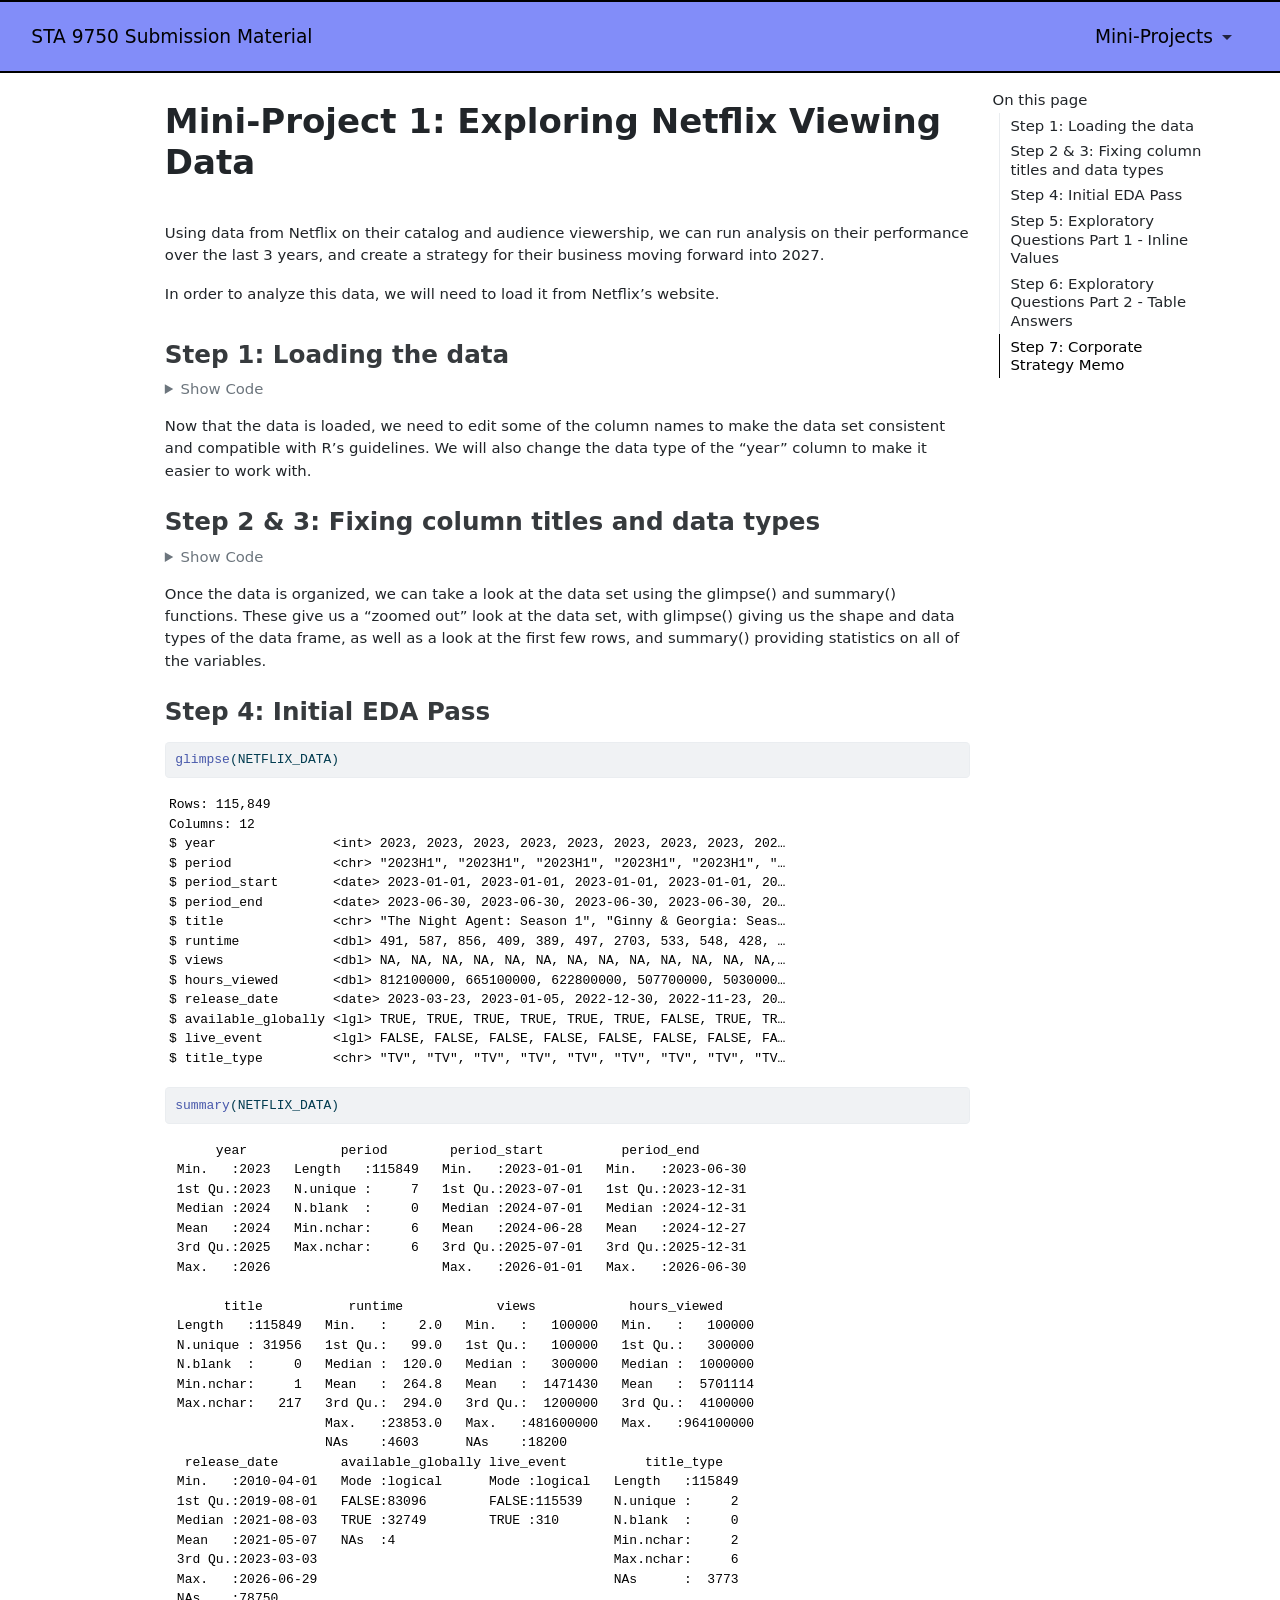
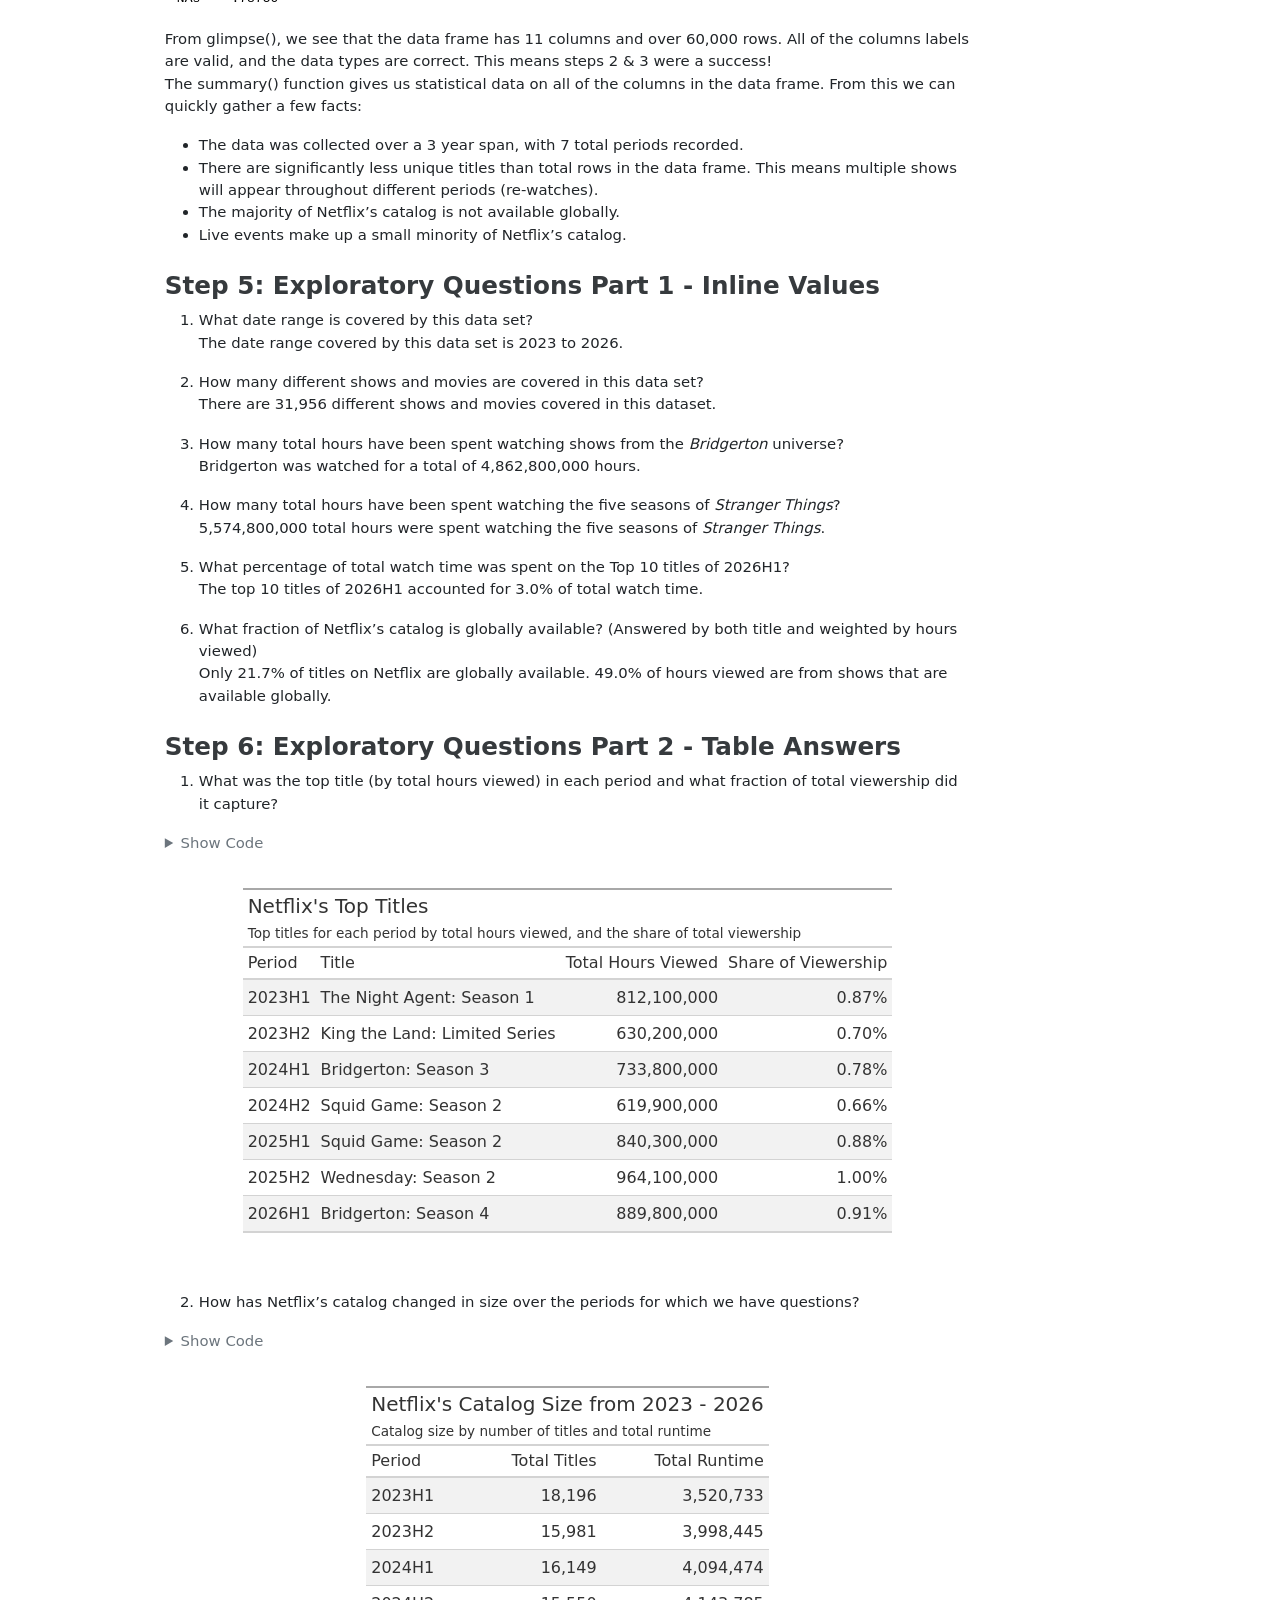
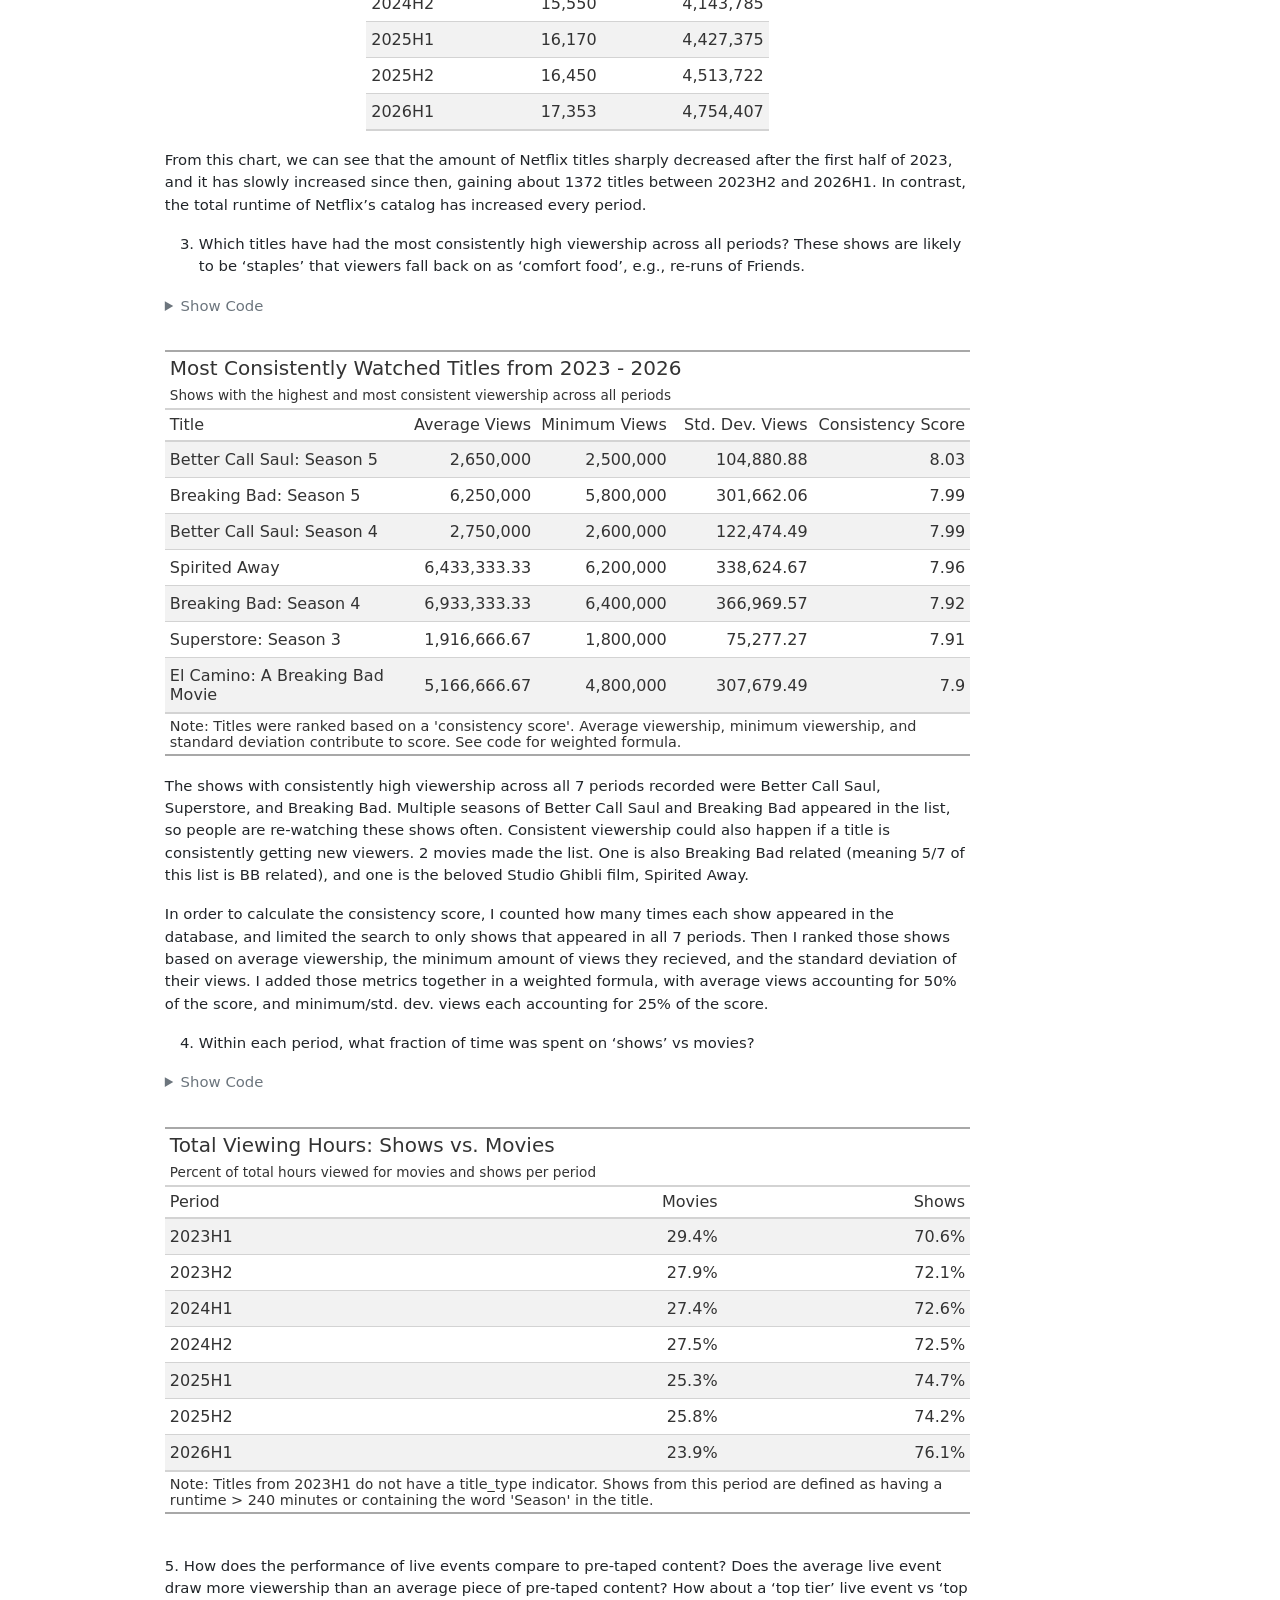
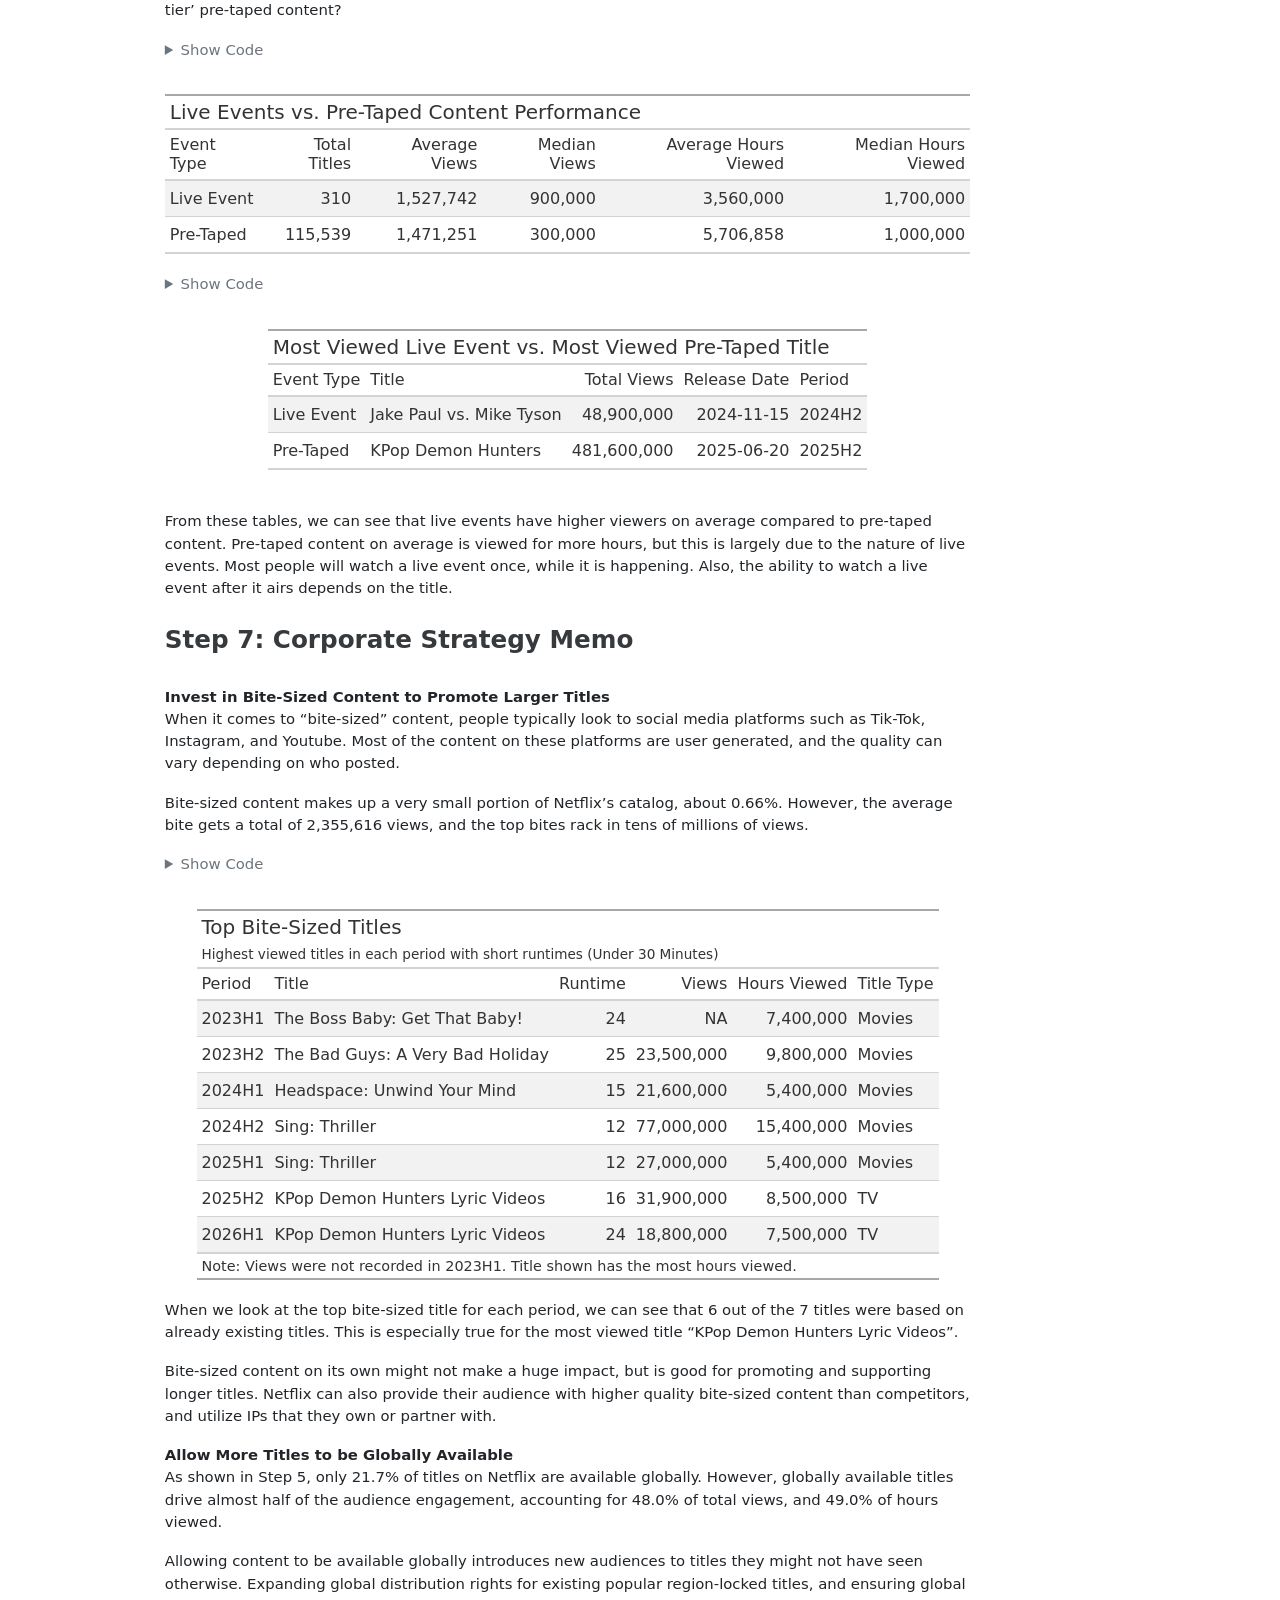
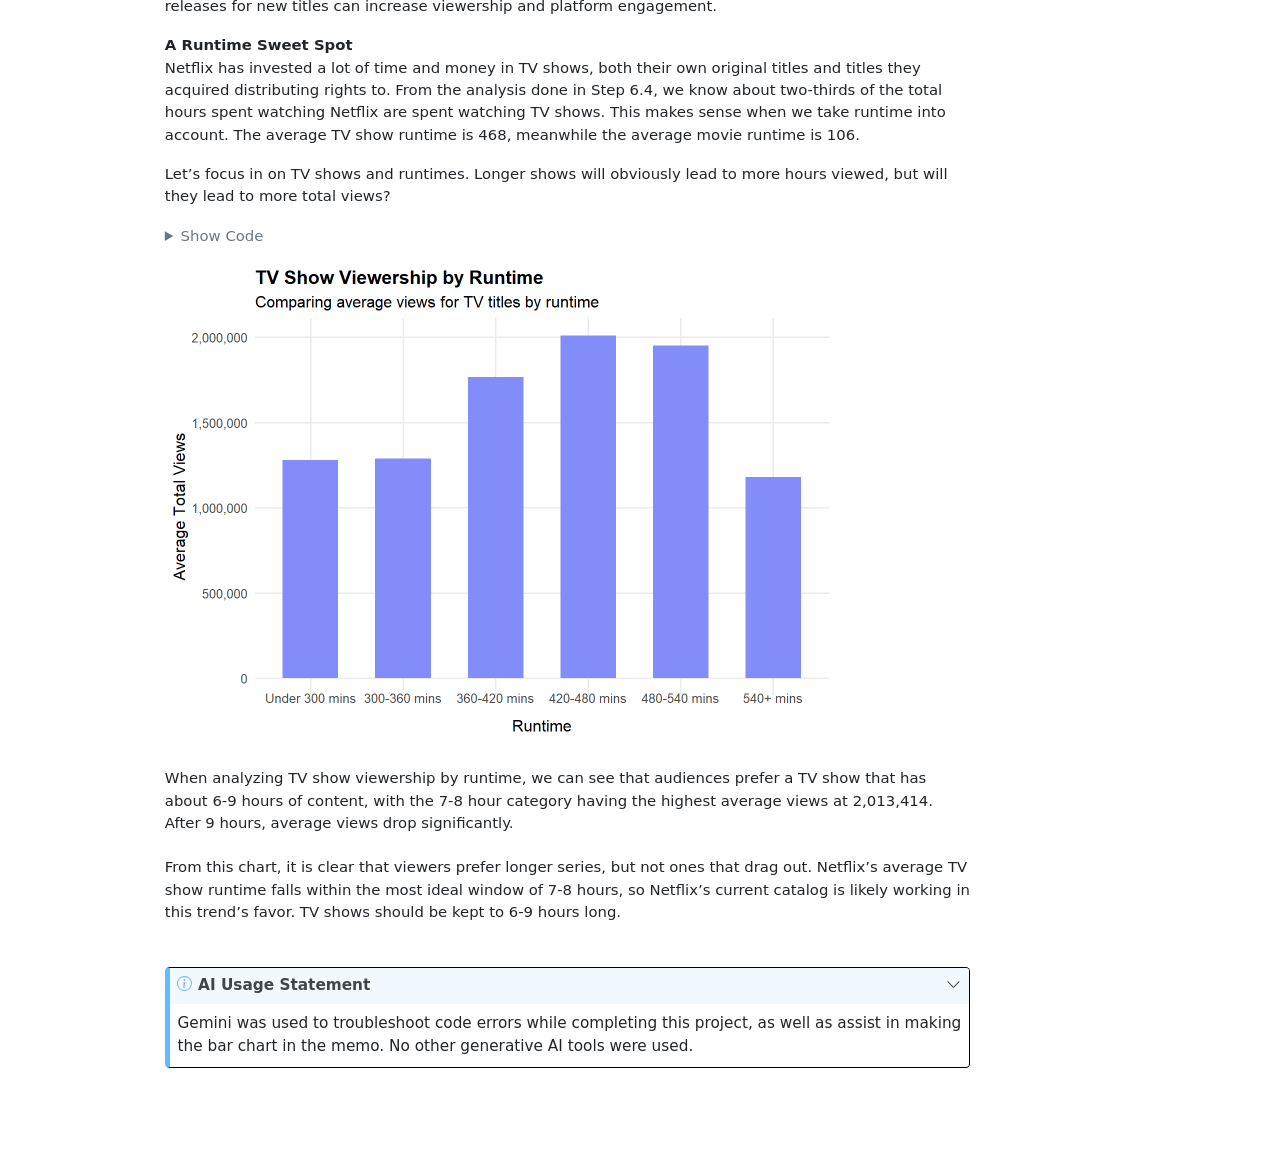
==== commit be43d351: "mp02 upload" ====
--- a/docs/mp01.html
+++ b/docs/mp01.html
@@ -138,7 +138,7 @@
   </li>  
         <li>
     <a class="dropdown-item" href="./mp02.html">
- <span class="dropdown-text">Mini-Project 2 (Coming Soon)</span></a>
+ <span class="dropdown-text">Mini-Project 2: Identifying Environmentally Responsible US Public Transit Systems (In Progress)</span></a>
   </li>  
         <li>
     <a class="dropdown-item" href="./mp03.html">
@@ -441,23 +441,23 @@
 <span id="cb7-27"><a href="#cb7-27" aria-hidden="true" tabindex="-1"></a>  <span class="fu">opt_align_table_header</span>(<span class="at">align =</span> <span class="st">"left"</span>)</span></code></pre></div><button title="Copy to Clipboard" class="code-copy-button"><i class="bi"></i></button></div>
 </details>
 <div class="cell-output-display">
-<div id="csazeemcgh" style="padding-left:0px;padding-right:0px;padding-top:10px;padding-bottom:10px;overflow-x:auto;overflow-y:auto;width:auto;height:auto;">
-<style>#csazeemcgh table {
+<div id="efqtsnmxpe" style="padding-left:0px;padding-right:0px;padding-top:10px;padding-bottom:10px;overflow-x:auto;overflow-y:auto;width:auto;height:auto;">
+<style>#efqtsnmxpe table {
   font-family: system-ui, 'Segoe UI', Roboto, Helvetica, Arial, sans-serif, 'Apple Color Emoji', 'Segoe UI Emoji', 'Segoe UI Symbol', 'Noto Color Emoji';
   -webkit-font-smoothing: antialiased;
   -moz-osx-font-smoothing: grayscale;
 }
 
-#csazeemcgh thead, #csazeemcgh tbody, #csazeemcgh tfoot, #csazeemcgh tr, #csazeemcgh td, #csazeemcgh th {
+#efqtsnmxpe thead, #efqtsnmxpe tbody, #efqtsnmxpe tfoot, #efqtsnmxpe tr, #efqtsnmxpe td, #efqtsnmxpe th {
   border-style: none;
 }
 
-#csazeemcgh p {
+#efqtsnmxpe p {
   margin: 0;
   padding: 0;
 }
 
-#csazeemcgh .gt_table {
+#efqtsnmxpe .gt_table {
   display: table;
   border-collapse: collapse;
   line-height: normal;
@@ -483,12 +483,12 @@
   border-left-color: #D3D3D3;
 }
 
-#csazeemcgh .gt_caption {
+#efqtsnmxpe .gt_caption {
   padding-top: 4px;
   padding-bottom: 4px;
 }
 
-#csazeemcgh .gt_title {
+#efqtsnmxpe .gt_title {
   color: #333333;
   font-size: 125%;
   font-weight: initial;
@@ -500,7 +500,7 @@
   border-bottom-width: 0;
 }
 
-#csazeemcgh .gt_subtitle {
+#efqtsnmxpe .gt_subtitle {
   color: #333333;
   font-size: 85%;
   font-weight: initial;
@@ -512,7 +512,7 @@
   border-top-width: 0;
 }
 
-#csazeemcgh .gt_heading {
+#efqtsnmxpe .gt_heading {
   background-color: #FFFFFF;
   text-align: left;
   border-bottom-color: #FFFFFF;
@@ -524,13 +524,13 @@
   border-right-color: #D3D3D3;
 }
 
-#csazeemcgh .gt_bottom_border {
-  border-bottom-style: solid;
-  border-bottom-width: 2px;
-  border-bottom-color: #D3D3D3;
-}
-
-#csazeemcgh .gt_col_headings {
+#efqtsnmxpe .gt_bottom_border {
+  border-bottom-style: solid;
+  border-bottom-width: 2px;
+  border-bottom-color: #D3D3D3;
+}
+
+#efqtsnmxpe .gt_col_headings {
   border-top-style: solid;
   border-top-width: 2px;
   border-top-color: #D3D3D3;
@@ -545,7 +545,7 @@
   border-right-color: #D3D3D3;
 }
 
-#csazeemcgh .gt_col_heading {
+#efqtsnmxpe .gt_col_heading {
   color: #333333;
   background-color: #FFFFFF;
   font-size: 100%;
@@ -565,7 +565,7 @@
   overflow-x: hidden;
 }
 
-#csazeemcgh .gt_column_spanner_outer {
+#efqtsnmxpe .gt_column_spanner_outer {
   color: #333333;
   background-color: #FFFFFF;
   font-size: 100%;
@@ -577,15 +577,15 @@
   padding-right: 4px;
 }
 
-#csazeemcgh .gt_column_spanner_outer:first-child {
+#efqtsnmxpe .gt_column_spanner_outer:first-child {
   padding-left: 0;
 }
 
-#csazeemcgh .gt_column_spanner_outer:last-child {
+#efqtsnmxpe .gt_column_spanner_outer:last-child {
   padding-right: 0;
 }
 
-#csazeemcgh .gt_column_spanner {
+#efqtsnmxpe .gt_column_spanner {
   border-bottom-style: solid;
   border-bottom-width: 2px;
   border-bottom-color: #D3D3D3;
@@ -597,11 +597,11 @@
   width: 100%;
 }
 
-#csazeemcgh .gt_spanner_row {
+#efqtsnmxpe .gt_spanner_row {
   border-bottom-style: hidden;
 }
 
-#csazeemcgh .gt_group_heading {
+#efqtsnmxpe .gt_group_heading {
   padding-top: 8px;
   padding-bottom: 8px;
   padding-left: 5px;
@@ -627,7 +627,7 @@
   text-align: left;
 }
 
-#csazeemcgh .gt_empty_group_heading {
+#efqtsnmxpe .gt_empty_group_heading {
   padding: 0.5px;
   color: #333333;
   background-color: #FFFFFF;
@@ -642,15 +642,15 @@
   vertical-align: middle;
 }
 
-#csazeemcgh .gt_from_md > :first-child {
+#efqtsnmxpe .gt_from_md > :first-child {
   margin-top: 0;
 }
 
-#csazeemcgh .gt_from_md > :last-child {
+#efqtsnmxpe .gt_from_md > :last-child {
   margin-bottom: 0;
 }
 
-#csazeemcgh .gt_row {
+#efqtsnmxpe .gt_row {
   padding-top: 8px;
   padding-bottom: 8px;
   padding-left: 5px;
@@ -669,7 +669,7 @@
   overflow-x: hidden;
 }
 
-#csazeemcgh .gt_stub {
+#efqtsnmxpe .gt_stub {
   color: #333333;
   background-color: #FFFFFF;
   font-size: 100%;
@@ -682,7 +682,7 @@
   padding-right: 5px;
 }
 
-#csazeemcgh .gt_stub_row_group {
+#efqtsnmxpe .gt_stub_row_group {
   color: #333333;
   background-color: #FFFFFF;
   font-size: 100%;
@@ -696,54 +696,54 @@
   vertical-align: top;
 }
 
-#csazeemcgh .gt_row_group_first td {
-  border-top-width: 2px;
-}
-
-#csazeemcgh .gt_row_group_first th {
-  border-top-width: 2px;
-}
-
-#csazeemcgh .gt_summary_row {
-  color: #333333;
-  background-color: #FFFFFF;
-  text-transform: inherit;
-  padding-top: 8px;
-  padding-bottom: 8px;
-  padding-left: 5px;
-  padding-right: 5px;
-}
-
-#csazeemcgh .gt_first_summary_row {
-  border-top-style: solid;
-  border-top-color: #D3D3D3;
-}
-
-#csazeemcgh .gt_first_summary_row.thick {
-  border-top-width: 2px;
-}
-
-#csazeemcgh .gt_last_summary_row {
-  padding-top: 8px;
-  padding-bottom: 8px;
-  padding-left: 5px;
-  padding-right: 5px;
-  border-bottom-style: solid;
-  border-bottom-width: 2px;
-  border-bottom-color: #D3D3D3;
-}
-
-#csazeemcgh .gt_grand_summary_row {
-  color: #333333;
-  background-color: #FFFFFF;
-  text-transform: inherit;
-  padding-top: 8px;
-  padding-bottom: 8px;
-  padding-left: 5px;
-  padding-right: 5px;
-}
-
-#csazeemcgh .gt_first_grand_summary_row {
+#efqtsnmxpe .gt_row_group_first td {
+  border-top-width: 2px;
+}
+
+#efqtsnmxpe .gt_row_group_first th {
+  border-top-width: 2px;
+}
+
+#efqtsnmxpe .gt_summary_row {
+  color: #333333;
+  background-color: #FFFFFF;
+  text-transform: inherit;
+  padding-top: 8px;
+  padding-bottom: 8px;
+  padding-left: 5px;
+  padding-right: 5px;
+}
+
+#efqtsnmxpe .gt_first_summary_row {
+  border-top-style: solid;
+  border-top-color: #D3D3D3;
+}
+
+#efqtsnmxpe .gt_first_summary_row.thick {
+  border-top-width: 2px;
+}
+
+#efqtsnmxpe .gt_last_summary_row {
+  padding-top: 8px;
+  padding-bottom: 8px;
+  padding-left: 5px;
+  padding-right: 5px;
+  border-bottom-style: solid;
+  border-bottom-width: 2px;
+  border-bottom-color: #D3D3D3;
+}
+
+#efqtsnmxpe .gt_grand_summary_row {
+  color: #333333;
+  background-color: #FFFFFF;
+  text-transform: inherit;
+  padding-top: 8px;
+  padding-bottom: 8px;
+  padding-left: 5px;
+  padding-right: 5px;
+}
+
+#efqtsnmxpe .gt_first_grand_summary_row {
   padding-top: 8px;
   padding-bottom: 8px;
   padding-left: 5px;
@@ -753,7 +753,7 @@
   border-top-color: #D3D3D3;
 }
 
-#csazeemcgh .gt_last_grand_summary_row_top {
+#efqtsnmxpe .gt_last_grand_summary_row_top {
   padding-top: 8px;
   padding-bottom: 8px;
   padding-left: 5px;
@@ -763,20 +763,20 @@
   border-bottom-color: #D3D3D3;
 }
 
-#csazeemcgh .gt_striped {
+#efqtsnmxpe .gt_striped {
   background-color: rgba(128, 128, 128, 0.05);
 }
 
-#csazeemcgh .gt_table_body {
-  border-top-style: solid;
-  border-top-width: 2px;
-  border-top-color: #D3D3D3;
-  border-bottom-style: solid;
-  border-bottom-width: 2px;
-  border-bottom-color: #D3D3D3;
-}
-
-#csazeemcgh .gt_footnotes {
+#efqtsnmxpe .gt_table_body {
+  border-top-style: solid;
+  border-top-width: 2px;
+  border-top-color: #D3D3D3;
+  border-bottom-style: solid;
+  border-bottom-width: 2px;
+  border-bottom-color: #D3D3D3;
+}
+
+#efqtsnmxpe .gt_footnotes {
   color: #333333;
   background-color: #FFFFFF;
   border-bottom-style: none;
@@ -790,7 +790,7 @@
   border-right-color: #D3D3D3;
 }
 
-#csazeemcgh .gt_footnote {
+#efqtsnmxpe .gt_footnote {
   margin: 0px;
   font-size: 90%;
   padding-top: 4px;
@@ -799,7 +799,7 @@
   padding-right: 5px;
 }
 
-#csazeemcgh .gt_sourcenotes {
+#efqtsnmxpe .gt_sourcenotes {
   color: #333333;
   background-color: #FFFFFF;
   border-bottom-style: none;
@@ -813,7 +813,7 @@
   border-right-color: #D3D3D3;
 }
 
-#csazeemcgh .gt_sourcenote {
+#efqtsnmxpe .gt_sourcenote {
   font-size: 90%;
   padding-top: 4px;
   padding-bottom: 4px;
@@ -821,72 +821,72 @@
   padding-right: 5px;
 }
 
-#csazeemcgh .gt_left {
+#efqtsnmxpe .gt_left {
   text-align: left;
 }
 
-#csazeemcgh .gt_center {
+#efqtsnmxpe .gt_center {
   text-align: center;
 }
 
-#csazeemcgh .gt_right {
+#efqtsnmxpe .gt_right {
   text-align: right;
   font-variant-numeric: tabular-nums;
 }
 
-#csazeemcgh .gt_font_normal {
+#efqtsnmxpe .gt_font_normal {
   font-weight: normal;
 }
 
-#csazeemcgh .gt_font_bold {
+#efqtsnmxpe .gt_font_bold {
   font-weight: bold;
 }
 
-#csazeemcgh .gt_font_italic {
+#efqtsnmxpe .gt_font_italic {
   font-style: italic;
 }
 
-#csazeemcgh .gt_super {
+#efqtsnmxpe .gt_super {
   font-size: 65%;
 }
 
-#csazeemcgh .gt_footnote_marks {
+#efqtsnmxpe .gt_footnote_marks {
   font-size: 75%;
   vertical-align: 0.4em;
   position: initial;
 }
 
-#csazeemcgh .gt_asterisk {
+#efqtsnmxpe .gt_asterisk {
   font-size: 100%;
   vertical-align: 0;
 }
 
-#csazeemcgh .gt_indent_1 {
+#efqtsnmxpe .gt_indent_1 {
   text-indent: 5px;
 }
 
-#csazeemcgh .gt_indent_2 {
+#efqtsnmxpe .gt_indent_2 {
   text-indent: 10px;
 }
 
-#csazeemcgh .gt_indent_3 {
+#efqtsnmxpe .gt_indent_3 {
   text-indent: 15px;
 }
 
-#csazeemcgh .gt_indent_4 {
+#efqtsnmxpe .gt_indent_4 {
   text-indent: 20px;
 }
 
-#csazeemcgh .gt_indent_5 {
+#efqtsnmxpe .gt_indent_5 {
   text-indent: 25px;
 }
 
-#csazeemcgh .katex-display {
+#efqtsnmxpe .katex-display {
   display: inline-flex !important;
   margin-bottom: 0.75em !important;
 }
 
-#csazeemcgh div.Reactable > div.rt-table > div.rt-thead > div.rt-tr.rt-tr-group-header > div.rt-th-group:after {
+#efqtsnmxpe div.Reactable > div.rt-table > div.rt-thead > div.rt-tr.rt-tr-group-header > div.rt-th-group:after {
   height: 0px !important;
 }
 </style>
@@ -984,23 +984,23 @@
 <span id="cb8-19"><a href="#cb8-19" aria-hidden="true" tabindex="-1"></a>  <span class="fu">opt_align_table_header</span>(<span class="at">align =</span> <span class="st">"left"</span>)</span></code></pre></div><button title="Copy to Clipboard" class="code-copy-button"><i class="bi"></i></button></div>
 </details>
 <div class="cell-output-display">
-<div id="ffynsxbqxp" style="padding-left:0px;padding-right:0px;padding-top:10px;padding-bottom:10px;overflow-x:auto;overflow-y:auto;width:auto;height:auto;">
-<style>#ffynsxbqxp table {
+<div id="kwewjtxdfj" style="padding-left:0px;padding-right:0px;padding-top:10px;padding-bottom:10px;overflow-x:auto;overflow-y:auto;width:auto;height:auto;">
+<style>#kwewjtxdfj table {
   font-family: system-ui, 'Segoe UI', Roboto, Helvetica, Arial, sans-serif, 'Apple Color Emoji', 'Segoe UI Emoji', 'Segoe UI Symbol', 'Noto Color Emoji';
   -webkit-font-smoothing: antialiased;
   -moz-osx-font-smoothing: grayscale;
 }
 
-#ffynsxbqxp thead, #ffynsxbqxp tbody, #ffynsxbqxp tfoot, #ffynsxbqxp tr, #ffynsxbqxp td, #ffynsxbqxp th {
+#kwewjtxdfj thead, #kwewjtxdfj tbody, #kwewjtxdfj tfoot, #kwewjtxdfj tr, #kwewjtxdfj td, #kwewjtxdfj th {
   border-style: none;
 }
 
-#ffynsxbqxp p {
+#kwewjtxdfj p {
   margin: 0;
   padding: 0;
 }
 
-#ffynsxbqxp .gt_table {
+#kwewjtxdfj .gt_table {
   display: table;
   border-collapse: collapse;
   line-height: normal;
@@ -1026,12 +1026,12 @@
   border-left-color: #D3D3D3;
 }
 
-#ffynsxbqxp .gt_caption {
+#kwewjtxdfj .gt_caption {
   padding-top: 4px;
   padding-bottom: 4px;
 }
 
-#ffynsxbqxp .gt_title {
+#kwewjtxdfj .gt_title {
   color: #333333;
   font-size: 125%;
   font-weight: initial;
@@ -1043,7 +1043,7 @@
   border-bottom-width: 0;
 }
 
-#ffynsxbqxp .gt_subtitle {
+#kwewjtxdfj .gt_subtitle {
   color: #333333;
   font-size: 85%;
   font-weight: initial;
@@ -1055,7 +1055,7 @@
   border-top-width: 0;
 }
 
-#ffynsxbqxp .gt_heading {
+#kwewjtxdfj .gt_heading {
   background-color: #FFFFFF;
   text-align: left;
   border-bottom-color: #FFFFFF;
@@ -1067,13 +1067,13 @@
   border-right-color: #D3D3D3;
 }
 
-#ffynsxbqxp .gt_bottom_border {
-  border-bottom-style: solid;
-  border-bottom-width: 2px;
-  border-bottom-color: #D3D3D3;
-}
-
-#ffynsxbqxp .gt_col_headings {
+#kwewjtxdfj .gt_bottom_border {
+  border-bottom-style: solid;
+  border-bottom-width: 2px;
+  border-bottom-color: #D3D3D3;
+}
+
+#kwewjtxdfj .gt_col_headings {
   border-top-style: solid;
   border-top-width: 2px;
   border-top-color: #D3D3D3;
@@ -1088,7 +1088,7 @@
   border-right-color: #D3D3D3;
 }
 
-#ffynsxbqxp .gt_col_heading {
+#kwewjtxdfj .gt_col_heading {
   color: #333333;
   background-color: #FFFFFF;
   font-size: 100%;
@@ -1108,7 +1108,7 @@
   overflow-x: hidden;
 }
 
-#ffynsxbqxp .gt_column_spanner_outer {
+#kwewjtxdfj .gt_column_spanner_outer {
   color: #333333;
   background-color: #FFFFFF;
   font-size: 100%;
@@ -1120,15 +1120,15 @@
   padding-right: 4px;
 }
 
-#ffynsxbqxp .gt_column_spanner_outer:first-child {
+#kwewjtxdfj .gt_column_spanner_outer:first-child {
   padding-left: 0;
 }
 
-#ffynsxbqxp .gt_column_spanner_outer:last-child {
+#kwewjtxdfj .gt_column_spanner_outer:last-child {
   padding-right: 0;
 }
 
-#ffynsxbqxp .gt_column_spanner {
+#kwewjtxdfj .gt_column_spanner {
   border-bottom-style: solid;
   border-bottom-width: 2px;
   border-bottom-color: #D3D3D3;
@@ -1140,11 +1140,11 @@
   width: 100%;
 }
 
-#ffynsxbqxp .gt_spanner_row {
+#kwewjtxdfj .gt_spanner_row {
   border-bottom-style: hidden;
 }
 
-#ffynsxbqxp .gt_group_heading {
+#kwewjtxdfj .gt_group_heading {
   padding-top: 8px;
   padding-bottom: 8px;
   padding-left: 5px;
@@ -1170,7 +1170,7 @@
   text-align: left;
 }
 
-#ffynsxbqxp .gt_empty_group_heading {
+#kwewjtxdfj .gt_empty_group_heading {
   padding: 0.5px;
   color: #333333;
   background-color: #FFFFFF;
@@ -1185,15 +1185,15 @@
   vertical-align: middle;
 }
 
-#ffynsxbqxp .gt_from_md > :first-child {
+#kwewjtxdfj .gt_from_md > :first-child {
   margin-top: 0;
 }
 
-#ffynsxbqxp .gt_from_md > :last-child {
+#kwewjtxdfj .gt_from_md > :last-child {
   margin-bottom: 0;
 }
 
-#ffynsxbqxp .gt_row {
+#kwewjtxdfj .gt_row {
   padding-top: 8px;
   padding-bottom: 8px;
   padding-left: 5px;
@@ -1212,7 +1212,7 @@
   overflow-x: hidden;
 }
 
-#ffynsxbqxp .gt_stub {
+#kwewjtxdfj .gt_stub {
   color: #333333;
   background-color: #FFFFFF;
   font-size: 100%;
@@ -1225,7 +1225,7 @@
   padding-right: 5px;
 }
 
-#ffynsxbqxp .gt_stub_row_group {
+#kwewjtxdfj .gt_stub_row_group {
   color: #333333;
   background-color: #FFFFFF;
   font-size: 100%;
@@ -1239,54 +1239,54 @@
   vertical-align: top;
 }
 
-#ffynsxbqxp .gt_row_group_first td {
-  border-top-width: 2px;
-}
-
-#ffynsxbqxp .gt_row_group_first th {
-  border-top-width: 2px;
-}
-
-#ffynsxbqxp .gt_summary_row {
-  color: #333333;
-  background-color: #FFFFFF;
-  text-transform: inherit;
-  padding-top: 8px;
-  padding-bottom: 8px;
-  padding-left: 5px;
-  padding-right: 5px;
-}
-
-#ffynsxbqxp .gt_first_summary_row {
-  border-top-style: solid;
-  border-top-color: #D3D3D3;
-}
-
-#ffynsxbqxp .gt_first_summary_row.thick {
-  border-top-width: 2px;
-}
-
-#ffynsxbqxp .gt_last_summary_row {
-  padding-top: 8px;
-  padding-bottom: 8px;
-  padding-left: 5px;
-  padding-right: 5px;
-  border-bottom-style: solid;
-  border-bottom-width: 2px;
-  border-bottom-color: #D3D3D3;
-}
-
-#ffynsxbqxp .gt_grand_summary_row {
-  color: #333333;
-  background-color: #FFFFFF;
-  text-transform: inherit;
-  padding-top: 8px;
-  padding-bottom: 8px;
-  padding-left: 5px;
-  padding-right: 5px;
-}
-
-#ffynsxbqxp .gt_first_grand_summary_row {
+#kwewjtxdfj .gt_row_group_first td {
+  border-top-width: 2px;
+}
+
+#kwewjtxdfj .gt_row_group_first th {
+  border-top-width: 2px;
+}
+
+#kwewjtxdfj .gt_summary_row {
+  color: #333333;
+  background-color: #FFFFFF;
+  text-transform: inherit;
+  padding-top: 8px;
+  padding-bottom: 8px;
+  padding-left: 5px;
+  padding-right: 5px;
+}
+
+#kwewjtxdfj .gt_first_summary_row {
+  border-top-style: solid;
+  border-top-color: #D3D3D3;
+}
+
+#kwewjtxdfj .gt_first_summary_row.thick {
+  border-top-width: 2px;
+}
+
+#kwewjtxdfj .gt_last_summary_row {
+  padding-top: 8px;
+  padding-bottom: 8px;
+  padding-left: 5px;
+  padding-right: 5px;
+  border-bottom-style: solid;
+  border-bottom-width: 2px;
+  border-bottom-color: #D3D3D3;
+}
+
+#kwewjtxdfj .gt_grand_summary_row {
+  color: #333333;
+  background-color: #FFFFFF;
+  text-transform: inherit;
+  padding-top: 8px;
+  padding-bottom: 8px;
+  padding-left: 5px;
+  padding-right: 5px;
+}
+
+#kwewjtxdfj .gt_first_grand_summary_row {
   padding-top: 8px;
   padding-bottom: 8px;
   padding-left: 5px;
@@ -1296,7 +1296,7 @@
   border-top-color: #D3D3D3;
 }
 
-#ffynsxbqxp .gt_last_grand_summary_row_top {
+#kwewjtxdfj .gt_last_grand_summary_row_top {
   padding-top: 8px;
   padding-bottom: 8px;
   padding-left: 5px;
@@ -1306,20 +1306,20 @@
   border-bottom-color: #D3D3D3;
 }
 
-#ffynsxbqxp .gt_striped {
+#kwewjtxdfj .gt_striped {
   background-color: rgba(128, 128, 128, 0.05);
 }
 
-#ffynsxbqxp .gt_table_body {
-  border-top-style: solid;
-  border-top-width: 2px;
-  border-top-color: #D3D3D3;
-  border-bottom-style: solid;
-  border-bottom-width: 2px;
-  border-bottom-color: #D3D3D3;
-}
-
-#ffynsxbqxp .gt_footnotes {
+#kwewjtxdfj .gt_table_body {
+  border-top-style: solid;
+  border-top-width: 2px;
+  border-top-color: #D3D3D3;
+  border-bottom-style: solid;
+  border-bottom-width: 2px;
+  border-bottom-color: #D3D3D3;
+}
+
+#kwewjtxdfj .gt_footnotes {
   color: #333333;
   background-color: #FFFFFF;
   border-bottom-style: none;
@@ -1333,7 +1333,7 @@
   border-right-color: #D3D3D3;
 }
 
-#ffynsxbqxp .gt_footnote {
+#kwewjtxdfj .gt_footnote {
   margin: 0px;
   font-size: 90%;
   padding-top: 4px;
@@ -1342,7 +1342,7 @@
   padding-right: 5px;
 }
 
-#ffynsxbqxp .gt_sourcenotes {
+#kwewjtxdfj .gt_sourcenotes {
   color: #333333;
   background-color: #FFFFFF;
   border-bottom-style: none;
@@ -1356,7 +1356,7 @@
   border-right-color: #D3D3D3;
 }
 
-#ffynsxbqxp .gt_sourcenote {
+#kwewjtxdfj .gt_sourcenote {
   font-size: 90%;
   padding-top: 4px;
   padding-bottom: 4px;
@@ -1364,72 +1364,72 @@
   padding-right: 5px;
 }
 
-#ffynsxbqxp .gt_left {
+#kwewjtxdfj .gt_left {
   text-align: left;
 }
 
-#ffynsxbqxp .gt_center {
+#kwewjtxdfj .gt_center {
   text-align: center;
 }
 
-#ffynsxbqxp .gt_right {
+#kwewjtxdfj .gt_right {
   text-align: right;
   font-variant-numeric: tabular-nums;
 }
 
-#ffynsxbqxp .gt_font_normal {
+#kwewjtxdfj .gt_font_normal {
   font-weight: normal;
 }
 
-#ffynsxbqxp .gt_font_bold {
+#kwewjtxdfj .gt_font_bold {
   font-weight: bold;
 }
 
-#ffynsxbqxp .gt_font_italic {
+#kwewjtxdfj .gt_font_italic {
   font-style: italic;
 }
 
-#ffynsxbqxp .gt_super {
+#kwewjtxdfj .gt_super {
   font-size: 65%;
 }
 
-#ffynsxbqxp .gt_footnote_marks {
+#kwewjtxdfj .gt_footnote_marks {
   font-size: 75%;
   vertical-align: 0.4em;
   position: initial;
 }
 
-#ffynsxbqxp .gt_asterisk {
+#kwewjtxdfj .gt_asterisk {
   font-size: 100%;
   vertical-align: 0;
 }
 
-#ffynsxbqxp .gt_indent_1 {
+#kwewjtxdfj .gt_indent_1 {
   text-indent: 5px;
 }
 
-#ffynsxbqxp .gt_indent_2 {
+#kwewjtxdfj .gt_indent_2 {
   text-indent: 10px;
 }
 
-#ffynsxbqxp .gt_indent_3 {
+#kwewjtxdfj .gt_indent_3 {
   text-indent: 15px;
 }
 
-#ffynsxbqxp .gt_indent_4 {
+#kwewjtxdfj .gt_indent_4 {
   text-indent: 20px;
 }
 
-#ffynsxbqxp .gt_indent_5 {
+#kwewjtxdfj .gt_indent_5 {
   text-indent: 25px;
 }
 
-#ffynsxbqxp .katex-display {
+#kwewjtxdfj .katex-display {
   display: inline-flex !important;
   margin-bottom: 0.75em !important;
 }
 
-#ffynsxbqxp div.Reactable > div.rt-table > div.rt-thead > div.rt-tr.rt-tr-group-header > div.rt-th-group:after {
+#kwewjtxdfj div.Reactable > div.rt-table > div.rt-thead > div.rt-tr.rt-tr-group-header > div.rt-th-group:after {
   height: 0px !important;
 }
 </style>
@@ -1541,23 +1541,23 @@
 <span id="cb9-41"><a href="#cb9-41" aria-hidden="true" tabindex="-1"></a>  <span class="fu">opt_align_table_header</span>(<span class="at">align =</span> <span class="st">"left"</span>)</span></code></pre></div><button title="Copy to Clipboard" class="code-copy-button"><i class="bi"></i></button></div>
 </details>
 <div class="cell-output-display">
-<div id="bcuvuhspyq" style="padding-left:0px;padding-right:0px;padding-top:10px;padding-bottom:10px;overflow-x:auto;overflow-y:auto;width:auto;height:auto;">
-<style>#bcuvuhspyq table {
+<div id="flthxatdzr" style="padding-left:0px;padding-right:0px;padding-top:10px;padding-bottom:10px;overflow-x:auto;overflow-y:auto;width:auto;height:auto;">
+<style>#flthxatdzr table {
   font-family: system-ui, 'Segoe UI', Roboto, Helvetica, Arial, sans-serif, 'Apple Color Emoji', 'Segoe UI Emoji', 'Segoe UI Symbol', 'Noto Color Emoji';
   -webkit-font-smoothing: antialiased;
   -moz-osx-font-smoothing: grayscale;
 }
 
-#bcuvuhspyq thead, #bcuvuhspyq tbody, #bcuvuhspyq tfoot, #bcuvuhspyq tr, #bcuvuhspyq td, #bcuvuhspyq th {
+#flthxatdzr thead, #flthxatdzr tbody, #flthxatdzr tfoot, #flthxatdzr tr, #flthxatdzr td, #flthxatdzr th {
   border-style: none;
 }
 
-#bcuvuhspyq p {
+#flthxatdzr p {
   margin: 0;
   padding: 0;
 }
 
-#bcuvuhspyq .gt_table {
+#flthxatdzr .gt_table {
   display: table;
   border-collapse: collapse;
   line-height: normal;
@@ -1583,12 +1583,12 @@
   border-left-color: #D3D3D3;
 }
 
-#bcuvuhspyq .gt_caption {
+#flthxatdzr .gt_caption {
   padding-top: 4px;
   padding-bottom: 4px;
 }
 
-#bcuvuhspyq .gt_title {
+#flthxatdzr .gt_title {
   color: #333333;
   font-size: 125%;
   font-weight: initial;
@@ -1600,7 +1600,7 @@
   border-bottom-width: 0;
 }
 
-#bcuvuhspyq .gt_subtitle {
+#flthxatdzr .gt_subtitle {
   color: #333333;
   font-size: 85%;
   font-weight: initial;
@@ -1612,7 +1612,7 @@
   border-top-width: 0;
 }
 
-#bcuvuhspyq .gt_heading {
+#flthxatdzr .gt_heading {
   background-color: #FFFFFF;
   text-align: left;
   border-bottom-color: #FFFFFF;
@@ -1624,13 +1624,13 @@
   border-right-color: #D3D3D3;
 }
 
-#bcuvuhspyq .gt_bottom_border {
-  border-bottom-style: solid;
-  border-bottom-width: 2px;
-  border-bottom-color: #D3D3D3;
-}
-
-#bcuvuhspyq .gt_col_headings {
+#flthxatdzr .gt_bottom_border {
+  border-bottom-style: solid;
+  border-bottom-width: 2px;
+  border-bottom-color: #D3D3D3;
+}
+
+#flthxatdzr .gt_col_headings {
   border-top-style: solid;
   border-top-width: 2px;
   border-top-color: #D3D3D3;
@@ -1645,7 +1645,7 @@
   border-right-color: #D3D3D3;
 }
 
-#bcuvuhspyq .gt_col_heading {
+#flthxatdzr .gt_col_heading {
   color: #333333;
   background-color: #FFFFFF;
   font-size: 100%;
@@ -1665,7 +1665,7 @@
   overflow-x: hidden;
 }
 
-#bcuvuhspyq .gt_column_spanner_outer {
+#flthxatdzr .gt_column_spanner_outer {
   color: #333333;
   background-color: #FFFFFF;
   font-size: 100%;
@@ -1677,15 +1677,15 @@
   padding-right: 4px;
 }
 
-#bcuvuhspyq .gt_column_spanner_outer:first-child {
+#flthxatdzr .gt_column_spanner_outer:first-child {
   padding-left: 0;
 }
 
-#bcuvuhspyq .gt_column_spanner_outer:last-child {
+#flthxatdzr .gt_column_spanner_outer:last-child {
   padding-right: 0;
 }
 
-#bcuvuhspyq .gt_column_spanner {
+#flthxatdzr .gt_column_spanner {
   border-bottom-style: solid;
   border-bottom-width: 2px;
   border-bottom-color: #D3D3D3;
@@ -1697,11 +1697,11 @@
   width: 100%;
 }
 
-#bcuvuhspyq .gt_spanner_row {
+#flthxatdzr .gt_spanner_row {
   border-bottom-style: hidden;
 }
 
-#bcuvuhspyq .gt_group_heading {
+#flthxatdzr .gt_group_heading {
   padding-top: 8px;
   padding-bottom: 8px;
   padding-left: 5px;
@@ -1727,7 +1727,7 @@
   text-align: left;
 }
 
-#bcuvuhspyq .gt_empty_group_heading {
+#flthxatdzr .gt_empty_group_heading {
   padding: 0.5px;
   color: #333333;
   background-color: #FFFFFF;
@@ -1742,15 +1742,15 @@
   vertical-align: middle;
 }
 
-#bcuvuhspyq .gt_from_md > :first-child {
+#flthxatdzr .gt_from_md > :first-child {
   margin-top: 0;
 }
 
-#bcuvuhspyq .gt_from_md > :last-child {
+#flthxatdzr .gt_from_md > :last-child {
   margin-bottom: 0;
 }
 
-#bcuvuhspyq .gt_row {
+#flthxatdzr .gt_row {
   padding-top: 8px;
   padding-bottom: 8px;
   padding-left: 5px;
@@ -1769,7 +1769,7 @@
   overflow-x: hidden;
 }
 
-#bcuvuhspyq .gt_stub {
+#flthxatdzr .gt_stub {
   color: #333333;
   background-color: #FFFFFF;
   font-size: 100%;
@@ -1782,7 +1782,7 @@
   padding-right: 5px;
 }
 
-#bcuvuhspyq .gt_stub_row_group {
+#flthxatdzr .gt_stub_row_group {
   color: #333333;
   background-color: #FFFFFF;
   font-size: 100%;
@@ -1796,54 +1796,54 @@
   vertical-align: top;
 }
 
-#bcuvuhspyq .gt_row_group_first td {
-  border-top-width: 2px;
-}
-
-#bcuvuhspyq .gt_row_group_first th {
-  border-top-width: 2px;
-}
-
-#bcuvuhspyq .gt_summary_row {
-  color: #333333;
-  background-color: #FFFFFF;
-  text-transform: inherit;
-  padding-top: 8px;
-  padding-bottom: 8px;
-  padding-left: 5px;
-  padding-right: 5px;
-}
-
-#bcuvuhspyq .gt_first_summary_row {
-  border-top-style: solid;
-  border-top-color: #D3D3D3;
-}
-
-#bcuvuhspyq .gt_first_summary_row.thick {
-  border-top-width: 2px;
-}
-
-#bcuvuhspyq .gt_last_summary_row {
-  padding-top: 8px;
-  padding-bottom: 8px;
-  padding-left: 5px;
-  padding-right: 5px;
-  border-bottom-style: solid;
-  border-bottom-width: 2px;
-  border-bottom-color: #D3D3D3;
-}
-
-#bcuvuhspyq .gt_grand_summary_row {
-  color: #333333;
-  background-color: #FFFFFF;
-  text-transform: inherit;
-  padding-top: 8px;
-  padding-bottom: 8px;
-  padding-left: 5px;
-  padding-right: 5px;
-}
-
-#bcuvuhspyq .gt_first_grand_summary_row {
+#flthxatdzr .gt_row_group_first td {
+  border-top-width: 2px;
+}
+
+#flthxatdzr .gt_row_group_first th {
+  border-top-width: 2px;
+}
+
+#flthxatdzr .gt_summary_row {
+  color: #333333;
+  background-color: #FFFFFF;
+  text-transform: inherit;
+  padding-top: 8px;
+  padding-bottom: 8px;
+  padding-left: 5px;
+  padding-right: 5px;
+}
+
+#flthxatdzr .gt_first_summary_row {
+  border-top-style: solid;
+  border-top-color: #D3D3D3;
+}
+
+#flthxatdzr .gt_first_summary_row.thick {
+  border-top-width: 2px;
+}
+
+#flthxatdzr .gt_last_summary_row {
+  padding-top: 8px;
+  padding-bottom: 8px;
+  padding-left: 5px;
+  padding-right: 5px;
+  border-bottom-style: solid;
+  border-bottom-width: 2px;
+  border-bottom-color: #D3D3D3;
+}
+
+#flthxatdzr .gt_grand_summary_row {
+  color: #333333;
+  background-color: #FFFFFF;
+  text-transform: inherit;
+  padding-top: 8px;
+  padding-bottom: 8px;
+  padding-left: 5px;
+  padding-right: 5px;
+}
+
+#flthxatdzr .gt_first_grand_summary_row {
   padding-top: 8px;
   padding-bottom: 8px;
   padding-left: 5px;
@@ -1853,7 +1853,7 @@
   border-top-color: #D3D3D3;
 }
 
-#bcuvuhspyq .gt_last_grand_summary_row_top {
+#flthxatdzr .gt_last_grand_summary_row_top {
   padding-top: 8px;
   padding-bottom: 8px;
   padding-left: 5px;
@@ -1863,20 +1863,20 @@
   border-bottom-color: #D3D3D3;
 }
 
-#bcuvuhspyq .gt_striped {
+#flthxatdzr .gt_striped {
   background-color: rgba(128, 128, 128, 0.05);
 }
 
-#bcuvuhspyq .gt_table_body {
-  border-top-style: solid;
-  border-top-width: 2px;
-  border-top-color: #D3D3D3;
-  border-bottom-style: solid;
-  border-bottom-width: 2px;
-  border-bottom-color: #D3D3D3;
-}
-
-#bcuvuhspyq .gt_footnotes {
+#flthxatdzr .gt_table_body {
+  border-top-style: solid;
+  border-top-width: 2px;
+  border-top-color: #D3D3D3;
+  border-bottom-style: solid;
+  border-bottom-width: 2px;
+  border-bottom-color: #D3D3D3;
+}
+
+#flthxatdzr .gt_footnotes {
   color: #333333;
   background-color: #FFFFFF;
   border-bottom-style: none;
@@ -1890,7 +1890,7 @@
   border-right-color: #D3D3D3;
 }
 
-#bcuvuhspyq .gt_footnote {
+#flthxatdzr .gt_footnote {
   margin: 0px;
   font-size: 90%;
   padding-top: 4px;
@@ -1899,7 +1899,7 @@
   padding-right: 5px;
 }
 
-#bcuvuhspyq .gt_sourcenotes {
+#flthxatdzr .gt_sourcenotes {
   color: #333333;
   background-color: #FFFFFF;
   border-bottom-style: none;
@@ -1913,7 +1913,7 @@
   border-right-color: #D3D3D3;
 }
 
-#bcuvuhspyq .gt_sourcenote {
+#flthxatdzr .gt_sourcenote {
   font-size: 90%;
   padding-top: 4px;
   padding-bottom: 4px;
@@ -1921,72 +1921,72 @@
   padding-right: 5px;
 }
 
-#bcuvuhspyq .gt_left {
+#flthxatdzr .gt_left {
   text-align: left;
 }
 
-#bcuvuhspyq .gt_center {
+#flthxatdzr .gt_center {
   text-align: center;
 }
 
-#bcuvuhspyq .gt_right {
+#flthxatdzr .gt_right {
   text-align: right;
   font-variant-numeric: tabular-nums;
 }
 
-#bcuvuhspyq .gt_font_normal {
+#flthxatdzr .gt_font_normal {
   font-weight: normal;
 }
 
-#bcuvuhspyq .gt_font_bold {
+#flthxatdzr .gt_font_bold {
   font-weight: bold;
 }
 
-#bcuvuhspyq .gt_font_italic {
+#flthxatdzr .gt_font_italic {
   font-style: italic;
 }
 
-#bcuvuhspyq .gt_super {
+#flthxatdzr .gt_super {
   font-size: 65%;
 }
 
-#bcuvuhspyq .gt_footnote_marks {
+#flthxatdzr .gt_footnote_marks {
   font-size: 75%;
   vertical-align: 0.4em;
   position: initial;
 }
 
-#bcuvuhspyq .gt_asterisk {
+#flthxatdzr .gt_asterisk {
   font-size: 100%;
   vertical-align: 0;
 }
 
-#bcuvuhspyq .gt_indent_1 {
+#flthxatdzr .gt_indent_1 {
   text-indent: 5px;
 }
 
-#bcuvuhspyq .gt_indent_2 {
+#flthxatdzr .gt_indent_2 {
   text-indent: 10px;
 }
 
-#bcuvuhspyq .gt_indent_3 {
+#flthxatdzr .gt_indent_3 {
   text-indent: 15px;
 }
 
-#bcuvuhspyq .gt_indent_4 {
+#flthxatdzr .gt_indent_4 {
   text-indent: 20px;
 }
 
-#bcuvuhspyq .gt_indent_5 {
+#flthxatdzr .gt_indent_5 {
   text-indent: 25px;
 }
 
-#bcuvuhspyq .katex-display {
+#flthxatdzr .katex-display {
   display: inline-flex !important;
   margin-bottom: 0.75em !important;
 }
 
-#bcuvuhspyq div.Reactable > div.rt-table > div.rt-thead > div.rt-tr.rt-tr-group-header > div.rt-th-group:after {
+#flthxatdzr div.Reactable > div.rt-table > div.rt-thead > div.rt-tr.rt-tr-group-header > div.rt-th-group:after {
   height: 0px !important;
 }
 </style>
@@ -2118,23 +2118,23 @@
 <span id="cb10-38"><a href="#cb10-38" aria-hidden="true" tabindex="-1"></a>  <span class="fu">opt_align_table_header</span>(<span class="at">align =</span> <span class="st">"left"</span>)</span></code></pre></div><button title="Copy to Clipboard" class="code-copy-button"><i class="bi"></i></button></div>
 </details>
 <div class="cell-output-display">
-<div id="xlungdmwai" style="padding-left:0px;padding-right:0px;padding-top:10px;padding-bottom:10px;overflow-x:auto;overflow-y:auto;width:auto;height:auto;">
-<style>#xlungdmwai table {
+<div id="klrrqvbdfj" style="padding-left:0px;padding-right:0px;padding-top:10px;padding-bottom:10px;overflow-x:auto;overflow-y:auto;width:auto;height:auto;">
+<style>#klrrqvbdfj table {
   font-family: system-ui, 'Segoe UI', Roboto, Helvetica, Arial, sans-serif, 'Apple Color Emoji', 'Segoe UI Emoji', 'Segoe UI Symbol', 'Noto Color Emoji';
   -webkit-font-smoothing: antialiased;
   -moz-osx-font-smoothing: grayscale;
 }
 
-#xlungdmwai thead, #xlungdmwai tbody, #xlungdmwai tfoot, #xlungdmwai tr, #xlungdmwai td, #xlungdmwai th {
+#klrrqvbdfj thead, #klrrqvbdfj tbody, #klrrqvbdfj tfoot, #klrrqvbdfj tr, #klrrqvbdfj td, #klrrqvbdfj th {
   border-style: none;
 }
 
-#xlungdmwai p {
+#klrrqvbdfj p {
   margin: 0;
   padding: 0;
 }
 
-#xlungdmwai .gt_table {
+#klrrqvbdfj .gt_table {
   display: table;
   border-collapse: collapse;
   line-height: normal;
@@ -2160,12 +2160,12 @@
   border-left-color: #D3D3D3;
 }
 
-#xlungdmwai .gt_caption {
+#klrrqvbdfj .gt_caption {
   padding-top: 4px;
   padding-bottom: 4px;
 }
 
-#xlungdmwai .gt_title {
+#klrrqvbdfj .gt_title {
   color: #333333;
   font-size: 125%;
   font-weight: initial;
@@ -2177,7 +2177,7 @@
   border-bottom-width: 0;
 }
 
-#xlungdmwai .gt_subtitle {
+#klrrqvbdfj .gt_subtitle {
   color: #333333;
   font-size: 85%;
   font-weight: initial;
@@ -2189,7 +2189,7 @@
   border-top-width: 0;
 }
 
-#xlungdmwai .gt_heading {
+#klrrqvbdfj .gt_heading {
   background-color: #FFFFFF;
   text-align: left;
   border-bottom-color: #FFFFFF;
@@ -2201,13 +2201,13 @@
   border-right-color: #D3D3D3;
 }
 
-#xlungdmwai .gt_bottom_border {
-  border-bottom-style: solid;
-  border-bottom-width: 2px;
-  border-bottom-color: #D3D3D3;
-}
-
-#xlungdmwai .gt_col_headings {
+#klrrqvbdfj .gt_bottom_border {
+  border-bottom-style: solid;
+  border-bottom-width: 2px;
+  border-bottom-color: #D3D3D3;
+}
+
+#klrrqvbdfj .gt_col_headings {
   border-top-style: solid;
   border-top-width: 2px;
   border-top-color: #D3D3D3;
@@ -2222,7 +2222,7 @@
   border-right-color: #D3D3D3;
 }
 
-#xlungdmwai .gt_col_heading {
+#klrrqvbdfj .gt_col_heading {
   color: #333333;
   background-color: #FFFFFF;
   font-size: 100%;
@@ -2242,7 +2242,7 @@
   overflow-x: hidden;
 }
 
-#xlungdmwai .gt_column_spanner_outer {
+#klrrqvbdfj .gt_column_spanner_outer {
   color: #333333;
   background-color: #FFFFFF;
   font-size: 100%;
@@ -2254,15 +2254,15 @@
   padding-right: 4px;
 }
 
-#xlungdmwai .gt_column_spanner_outer:first-child {
+#klrrqvbdfj .gt_column_spanner_outer:first-child {
   padding-left: 0;
 }
 
-#xlungdmwai .gt_column_spanner_outer:last-child {
+#klrrqvbdfj .gt_column_spanner_outer:last-child {
   padding-right: 0;
 }
 
-#xlungdmwai .gt_column_spanner {
+#klrrqvbdfj .gt_column_spanner {
   border-bottom-style: solid;
   border-bottom-width: 2px;
   border-bottom-color: #D3D3D3;
@@ -2274,11 +2274,11 @@
   width: 100%;
 }
 
-#xlungdmwai .gt_spanner_row {
+#klrrqvbdfj .gt_spanner_row {
   border-bottom-style: hidden;
 }
 
-#xlungdmwai .gt_group_heading {
+#klrrqvbdfj .gt_group_heading {
   padding-top: 8px;
   padding-bottom: 8px;
   padding-left: 5px;
@@ -2304,7 +2304,7 @@
   text-align: left;
 }
 
-#xlungdmwai .gt_empty_group_heading {
+#klrrqvbdfj .gt_empty_group_heading {
   padding: 0.5px;
   color: #333333;
   background-color: #FFFFFF;
@@ -2319,15 +2319,15 @@
   vertical-align: middle;
 }
 
-#xlungdmwai .gt_from_md > :first-child {
+#klrrqvbdfj .gt_from_md > :first-child {
   margin-top: 0;
 }
 
-#xlungdmwai .gt_from_md > :last-child {
+#klrrqvbdfj .gt_from_md > :last-child {
   margin-bottom: 0;
 }
 
-#xlungdmwai .gt_row {
+#klrrqvbdfj .gt_row {
   padding-top: 8px;
   padding-bottom: 8px;
   padding-left: 5px;
@@ -2346,7 +2346,7 @@
   overflow-x: hidden;
 }
 
-#xlungdmwai .gt_stub {
+#klrrqvbdfj .gt_stub {
   color: #333333;
   background-color: #FFFFFF;
   font-size: 100%;
@@ -2359,7 +2359,7 @@
   padding-right: 5px;
 }
 
-#xlungdmwai .gt_stub_row_group {
+#klrrqvbdfj .gt_stub_row_group {
   color: #333333;
   background-color: #FFFFFF;
   font-size: 100%;
@@ -2373,54 +2373,54 @@
   vertical-align: top;
 }
 
-#xlungdmwai .gt_row_group_first td {
-  border-top-width: 2px;
-}
-
-#xlungdmwai .gt_row_group_first th {
-  border-top-width: 2px;
-}
-
-#xlungdmwai .gt_summary_row {
-  color: #333333;
-  background-color: #FFFFFF;
-  text-transform: inherit;
-  padding-top: 8px;
-  padding-bottom: 8px;
-  padding-left: 5px;
-  padding-right: 5px;
-}
-
-#xlungdmwai .gt_first_summary_row {
-  border-top-style: solid;
-  border-top-color: #D3D3D3;
-}
-
-#xlungdmwai .gt_first_summary_row.thick {
-  border-top-width: 2px;
-}
-
-#xlungdmwai .gt_last_summary_row {
-  padding-top: 8px;
-  padding-bottom: 8px;
-  padding-left: 5px;
-  padding-right: 5px;
-  border-bottom-style: solid;
-  border-bottom-width: 2px;
-  border-bottom-color: #D3D3D3;
-}
-
-#xlungdmwai .gt_grand_summary_row {
-  color: #333333;
-  background-color: #FFFFFF;
-  text-transform: inherit;
-  padding-top: 8px;
-  padding-bottom: 8px;
-  padding-left: 5px;
-  padding-right: 5px;
-}
-
-#xlungdmwai .gt_first_grand_summary_row {
+#klrrqvbdfj .gt_row_group_first td {
+  border-top-width: 2px;
+}
+
+#klrrqvbdfj .gt_row_group_first th {
+  border-top-width: 2px;
+}
+
+#klrrqvbdfj .gt_summary_row {
+  color: #333333;
+  background-color: #FFFFFF;
+  text-transform: inherit;
+  padding-top: 8px;
+  padding-bottom: 8px;
+  padding-left: 5px;
+  padding-right: 5px;
+}
+
+#klrrqvbdfj .gt_first_summary_row {
+  border-top-style: solid;
+  border-top-color: #D3D3D3;
+}
+
+#klrrqvbdfj .gt_first_summary_row.thick {
+  border-top-width: 2px;
+}
+
+#klrrqvbdfj .gt_last_summary_row {
+  padding-top: 8px;
+  padding-bottom: 8px;
+  padding-left: 5px;
+  padding-right: 5px;
+  border-bottom-style: solid;
+  border-bottom-width: 2px;
+  border-bottom-color: #D3D3D3;
+}
+
+#klrrqvbdfj .gt_grand_summary_row {
+  color: #333333;
+  background-color: #FFFFFF;
+  text-transform: inherit;
+  padding-top: 8px;
+  padding-bottom: 8px;
+  padding-left: 5px;
+  padding-right: 5px;
+}
+
+#klrrqvbdfj .gt_first_grand_summary_row {
   padding-top: 8px;
   padding-bottom: 8px;
   padding-left: 5px;
@@ -2430,7 +2430,7 @@
   border-top-color: #D3D3D3;
 }
 
-#xlungdmwai .gt_last_grand_summary_row_top {
+#klrrqvbdfj .gt_last_grand_summary_row_top {
   padding-top: 8px;
   padding-bottom: 8px;
   padding-left: 5px;
@@ -2440,20 +2440,20 @@
   border-bottom-color: #D3D3D3;
 }
 
-#xlungdmwai .gt_striped {
+#klrrqvbdfj .gt_striped {
   background-color: rgba(128, 128, 128, 0.05);
 }
 
-#xlungdmwai .gt_table_body {
-  border-top-style: solid;
-  border-top-width: 2px;
-  border-top-color: #D3D3D3;
-  border-bottom-style: solid;
-  border-bottom-width: 2px;
-  border-bottom-color: #D3D3D3;
-}
-
-#xlungdmwai .gt_footnotes {
+#klrrqvbdfj .gt_table_body {
+  border-top-style: solid;
+  border-top-width: 2px;
+  border-top-color: #D3D3D3;
+  border-bottom-style: solid;
+  border-bottom-width: 2px;
+  border-bottom-color: #D3D3D3;
+}
+
+#klrrqvbdfj .gt_footnotes {
   color: #333333;
   background-color: #FFFFFF;
   border-bottom-style: none;
@@ -2467,7 +2467,7 @@
   border-right-color: #D3D3D3;
 }
 
-#xlungdmwai .gt_footnote {
+#klrrqvbdfj .gt_footnote {
   margin: 0px;
   font-size: 90%;
   padding-top: 4px;
@@ -2476,7 +2476,7 @@
   padding-right: 5px;
 }
 
-#xlungdmwai .gt_sourcenotes {
+#klrrqvbdfj .gt_sourcenotes {
   color: #333333;
   background-color: #FFFFFF;
   border-bottom-style: none;
@@ -2490,7 +2490,7 @@
   border-right-color: #D3D3D3;
 }
 
-#xlungdmwai .gt_sourcenote {
+#klrrqvbdfj .gt_sourcenote {
   font-size: 90%;
   padding-top: 4px;
   padding-bottom: 4px;
@@ -2498,72 +2498,72 @@
   padding-right: 5px;
 }
 
-#xlungdmwai .gt_left {
+#klrrqvbdfj .gt_left {
   text-align: left;
 }
 
-#xlungdmwai .gt_center {
+#klrrqvbdfj .gt_center {
   text-align: center;
 }
 
-#xlungdmwai .gt_right {
+#klrrqvbdfj .gt_right {
   text-align: right;
   font-variant-numeric: tabular-nums;
 }
 
-#xlungdmwai .gt_font_normal {
+#klrrqvbdfj .gt_font_normal {
   font-weight: normal;
 }
 
-#xlungdmwai .gt_font_bold {
+#klrrqvbdfj .gt_font_bold {
   font-weight: bold;
 }
 
-#xlungdmwai .gt_font_italic {
+#klrrqvbdfj .gt_font_italic {
   font-style: italic;
 }
 
-#xlungdmwai .gt_super {
+#klrrqvbdfj .gt_super {
   font-size: 65%;
 }
 
-#xlungdmwai .gt_footnote_marks {
+#klrrqvbdfj .gt_footnote_marks {
   font-size: 75%;
   vertical-align: 0.4em;
   position: initial;
 }
 
-#xlungdmwai .gt_asterisk {
+#klrrqvbdfj .gt_asterisk {
   font-size: 100%;
   vertical-align: 0;
 }
 
-#xlungdmwai .gt_indent_1 {
+#klrrqvbdfj .gt_indent_1 {
   text-indent: 5px;
 }
 
-#xlungdmwai .gt_indent_2 {
+#klrrqvbdfj .gt_indent_2 {
   text-indent: 10px;
 }
 
-#xlungdmwai .gt_indent_3 {
+#klrrqvbdfj .gt_indent_3 {
   text-indent: 15px;
 }
 
-#xlungdmwai .gt_indent_4 {
+#klrrqvbdfj .gt_indent_4 {
   text-indent: 20px;
 }
 
-#xlungdmwai .gt_indent_5 {
+#klrrqvbdfj .gt_indent_5 {
   text-indent: 25px;
 }
 
-#xlungdmwai .katex-display {
+#klrrqvbdfj .katex-display {
   display: inline-flex !important;
   margin-bottom: 0.75em !important;
 }
 
-#xlungdmwai div.Reactable > div.rt-table > div.rt-thead > div.rt-tr.rt-tr-group-header > div.rt-th-group:after {
+#klrrqvbdfj div.Reactable > div.rt-table > div.rt-thead > div.rt-tr.rt-tr-group-header > div.rt-th-group:after {
   height: 0px !important;
 }
 </style>
@@ -2666,23 +2666,23 @@
 <span id="cb11-30"><a href="#cb11-30" aria-hidden="true" tabindex="-1"></a>  <span class="fu">opt_align_table_header</span>(<span class="at">align =</span> <span class="st">"left"</span>)</span></code></pre></div><button title="Copy to Clipboard" class="code-copy-button"><i class="bi"></i></button></div>
 </details>
 <div class="cell-output-display">
-<div id="xdrylxsnqw" style="padding-left:0px;padding-right:0px;padding-top:10px;padding-bottom:10px;overflow-x:auto;overflow-y:auto;width:auto;height:auto;">
-<style>#xdrylxsnqw table {
+<div id="awuvdpnwzv" style="padding-left:0px;padding-right:0px;padding-top:10px;padding-bottom:10px;overflow-x:auto;overflow-y:auto;width:auto;height:auto;">
+<style>#awuvdpnwzv table {
   font-family: system-ui, 'Segoe UI', Roboto, Helvetica, Arial, sans-serif, 'Apple Color Emoji', 'Segoe UI Emoji', 'Segoe UI Symbol', 'Noto Color Emoji';
   -webkit-font-smoothing: antialiased;
   -moz-osx-font-smoothing: grayscale;
 }
 
-#xdrylxsnqw thead, #xdrylxsnqw tbody, #xdrylxsnqw tfoot, #xdrylxsnqw tr, #xdrylxsnqw td, #xdrylxsnqw th {
+#awuvdpnwzv thead, #awuvdpnwzv tbody, #awuvdpnwzv tfoot, #awuvdpnwzv tr, #awuvdpnwzv td, #awuvdpnwzv th {
   border-style: none;
 }
 
-#xdrylxsnqw p {
+#awuvdpnwzv p {
   margin: 0;
   padding: 0;
 }
 
-#xdrylxsnqw .gt_table {
+#awuvdpnwzv .gt_table {
   display: table;
   border-collapse: collapse;
   line-height: normal;
@@ -2708,12 +2708,12 @@
   border-left-color: #D3D3D3;
 }
 
-#xdrylxsnqw .gt_caption {
+#awuvdpnwzv .gt_caption {
   padding-top: 4px;
   padding-bottom: 4px;
 }
 
-#xdrylxsnqw .gt_title {
+#awuvdpnwzv .gt_title {
   color: #333333;
   font-size: 125%;
   font-weight: initial;
@@ -2725,7 +2725,7 @@
   border-bottom-width: 0;
 }
 
-#xdrylxsnqw .gt_subtitle {
+#awuvdpnwzv .gt_subtitle {
   color: #333333;
   font-size: 85%;
   font-weight: initial;
@@ -2737,7 +2737,7 @@
   border-top-width: 0;
 }
 
-#xdrylxsnqw .gt_heading {
+#awuvdpnwzv .gt_heading {
   background-color: #FFFFFF;
   text-align: left;
   border-bottom-color: #FFFFFF;
@@ -2749,13 +2749,13 @@
   border-right-color: #D3D3D3;
 }
 
-#xdrylxsnqw .gt_bottom_border {
-  border-bottom-style: solid;
-  border-bottom-width: 2px;
-  border-bottom-color: #D3D3D3;
-}
-
-#xdrylxsnqw .gt_col_headings {
+#awuvdpnwzv .gt_bottom_border {
+  border-bottom-style: solid;
+  border-bottom-width: 2px;
+  border-bottom-color: #D3D3D3;
+}
+
+#awuvdpnwzv .gt_col_headings {
   border-top-style: solid;
   border-top-width: 2px;
   border-top-color: #D3D3D3;
@@ -2770,7 +2770,7 @@
   border-right-color: #D3D3D3;
 }
 
-#xdrylxsnqw .gt_col_heading {
+#awuvdpnwzv .gt_col_heading {
   color: #333333;
   background-color: #FFFFFF;
   font-size: 100%;
@@ -2790,7 +2790,7 @@
   overflow-x: hidden;
 }
 
-#xdrylxsnqw .gt_column_spanner_outer {
+#awuvdpnwzv .gt_column_spanner_outer {
   color: #333333;
   background-color: #FFFFFF;
   font-size: 100%;
@@ -2802,15 +2802,15 @@
   padding-right: 4px;
 }
 
-#xdrylxsnqw .gt_column_spanner_outer:first-child {
+#awuvdpnwzv .gt_column_spanner_outer:first-child {
   padding-left: 0;
 }
 
-#xdrylxsnqw .gt_column_spanner_outer:last-child {
+#awuvdpnwzv .gt_column_spanner_outer:last-child {
   padding-right: 0;
 }
 
-#xdrylxsnqw .gt_column_spanner {
+#awuvdpnwzv .gt_column_spanner {
   border-bottom-style: solid;
   border-bottom-width: 2px;
   border-bottom-color: #D3D3D3;
@@ -2822,11 +2822,11 @@
   width: 100%;
 }
 
-#xdrylxsnqw .gt_spanner_row {
+#awuvdpnwzv .gt_spanner_row {
   border-bottom-style: hidden;
 }
 
-#xdrylxsnqw .gt_group_heading {
+#awuvdpnwzv .gt_group_heading {
   padding-top: 8px;
   padding-bottom: 8px;
   padding-left: 5px;
@@ -2852,7 +2852,7 @@
   text-align: left;
 }
 
-#xdrylxsnqw .gt_empty_group_heading {
+#awuvdpnwzv .gt_empty_group_heading {
   padding: 0.5px;
   color: #333333;
   background-color: #FFFFFF;
@@ -2867,15 +2867,15 @@
   vertical-align: middle;
 }
 
-#xdrylxsnqw .gt_from_md > :first-child {
+#awuvdpnwzv .gt_from_md > :first-child {
   margin-top: 0;
 }
 
-#xdrylxsnqw .gt_from_md > :last-child {
+#awuvdpnwzv .gt_from_md > :last-child {
   margin-bottom: 0;
 }
 
-#xdrylxsnqw .gt_row {
+#awuvdpnwzv .gt_row {
   padding-top: 8px;
   padding-bottom: 8px;
   padding-left: 5px;
@@ -2894,7 +2894,7 @@
   overflow-x: hidden;
 }
 
-#xdrylxsnqw .gt_stub {
+#awuvdpnwzv .gt_stub {
   color: #333333;
   background-color: #FFFFFF;
   font-size: 100%;
@@ -2907,7 +2907,7 @@
   padding-right: 5px;
 }
 
-#xdrylxsnqw .gt_stub_row_group {
+#awuvdpnwzv .gt_stub_row_group {
   color: #333333;
   background-color: #FFFFFF;
   font-size: 100%;
@@ -2921,54 +2921,54 @@
   vertical-align: top;
 }
 
-#xdrylxsnqw .gt_row_group_first td {
-  border-top-width: 2px;
-}
-
-#xdrylxsnqw .gt_row_group_first th {
-  border-top-width: 2px;
-}
-
-#xdrylxsnqw .gt_summary_row {
-  color: #333333;
-  background-color: #FFFFFF;
-  text-transform: inherit;
-  padding-top: 8px;
-  padding-bottom: 8px;
-  padding-left: 5px;
-  padding-right: 5px;
-}
-
-#xdrylxsnqw .gt_first_summary_row {
-  border-top-style: solid;
-  border-top-color: #D3D3D3;
-}
-
-#xdrylxsnqw .gt_first_summary_row.thick {
-  border-top-width: 2px;
-}
-
-#xdrylxsnqw .gt_last_summary_row {
-  padding-top: 8px;
-  padding-bottom: 8px;
-  padding-left: 5px;
-  padding-right: 5px;
-  border-bottom-style: solid;
-  border-bottom-width: 2px;
-  border-bottom-color: #D3D3D3;
-}
-
-#xdrylxsnqw .gt_grand_summary_row {
-  color: #333333;
-  background-color: #FFFFFF;
-  text-transform: inherit;
-  padding-top: 8px;
-  padding-bottom: 8px;
-  padding-left: 5px;
-  padding-right: 5px;
-}
-
-#xdrylxsnqw .gt_first_grand_summary_row {
+#awuvdpnwzv .gt_row_group_first td {
+  border-top-width: 2px;
+}
+
+#awuvdpnwzv .gt_row_group_first th {
+  border-top-width: 2px;
+}
+
+#awuvdpnwzv .gt_summary_row {
+  color: #333333;
+  background-color: #FFFFFF;
+  text-transform: inherit;
+  padding-top: 8px;
+  padding-bottom: 8px;
+  padding-left: 5px;
+  padding-right: 5px;
+}
+
+#awuvdpnwzv .gt_first_summary_row {
+  border-top-style: solid;
+  border-top-color: #D3D3D3;
+}
+
+#awuvdpnwzv .gt_first_summary_row.thick {
+  border-top-width: 2px;
+}
+
+#awuvdpnwzv .gt_last_summary_row {
+  padding-top: 8px;
+  padding-bottom: 8px;
+  padding-left: 5px;
+  padding-right: 5px;
+  border-bottom-style: solid;
+  border-bottom-width: 2px;
+  border-bottom-color: #D3D3D3;
+}
+
+#awuvdpnwzv .gt_grand_summary_row {
+  color: #333333;
+  background-color: #FFFFFF;
+  text-transform: inherit;
+  padding-top: 8px;
+  padding-bottom: 8px;
+  padding-left: 5px;
+  padding-right: 5px;
+}
+
+#awuvdpnwzv .gt_first_grand_summary_row {
   padding-top: 8px;
   padding-bottom: 8px;
   padding-left: 5px;
@@ -2978,7 +2978,7 @@
   border-top-color: #D3D3D3;
 }
 
-#xdrylxsnqw .gt_last_grand_summary_row_top {
+#awuvdpnwzv .gt_last_grand_summary_row_top {
   padding-top: 8px;
   padding-bottom: 8px;
   padding-left: 5px;
@@ -2988,20 +2988,20 @@
   border-bottom-color: #D3D3D3;
 }
 
-#xdrylxsnqw .gt_striped {
+#awuvdpnwzv .gt_striped {
   background-color: rgba(128, 128, 128, 0.05);
 }
 
-#xdrylxsnqw .gt_table_body {
-  border-top-style: solid;
-  border-top-width: 2px;
-  border-top-color: #D3D3D3;
-  border-bottom-style: solid;
-  border-bottom-width: 2px;
-  border-bottom-color: #D3D3D3;
-}
-
-#xdrylxsnqw .gt_footnotes {
+#awuvdpnwzv .gt_table_body {
+  border-top-style: solid;
+  border-top-width: 2px;
+  border-top-color: #D3D3D3;
+  border-bottom-style: solid;
+  border-bottom-width: 2px;
+  border-bottom-color: #D3D3D3;
+}
+
+#awuvdpnwzv .gt_footnotes {
   color: #333333;
   background-color: #FFFFFF;
   border-bottom-style: none;
@@ -3015,7 +3015,7 @@
   border-right-color: #D3D3D3;
 }
 
-#xdrylxsnqw .gt_footnote {
+#awuvdpnwzv .gt_footnote {
   margin: 0px;
   font-size: 90%;
   padding-top: 4px;
@@ -3024,7 +3024,7 @@
   padding-right: 5px;
 }
 
-#xdrylxsnqw .gt_sourcenotes {
+#awuvdpnwzv .gt_sourcenotes {
   color: #333333;
   background-color: #FFFFFF;
   border-bottom-style: none;
@@ -3038,7 +3038,7 @@
   border-right-color: #D3D3D3;
 }
 
-#xdrylxsnqw .gt_sourcenote {
+#awuvdpnwzv .gt_sourcenote {
   font-size: 90%;
   padding-top: 4px;
   padding-bottom: 4px;
@@ -3046,72 +3046,72 @@
   padding-right: 5px;
 }
 
-#xdrylxsnqw .gt_left {
+#awuvdpnwzv .gt_left {
   text-align: left;
 }
 
-#xdrylxsnqw .gt_center {
+#awuvdpnwzv .gt_center {
   text-align: center;
 }
 
-#xdrylxsnqw .gt_right {
+#awuvdpnwzv .gt_right {
   text-align: right;
   font-variant-numeric: tabular-nums;
 }
 
-#xdrylxsnqw .gt_font_normal {
+#awuvdpnwzv .gt_font_normal {
   font-weight: normal;
 }
 
-#xdrylxsnqw .gt_font_bold {
+#awuvdpnwzv .gt_font_bold {
   font-weight: bold;
 }
 
-#xdrylxsnqw .gt_font_italic {
+#awuvdpnwzv .gt_font_italic {
   font-style: italic;
 }
 
-#xdrylxsnqw .gt_super {
+#awuvdpnwzv .gt_super {
   font-size: 65%;
 }
 
-#xdrylxsnqw .gt_footnote_marks {
+#awuvdpnwzv .gt_footnote_marks {
   font-size: 75%;
   vertical-align: 0.4em;
   position: initial;
 }
 
-#xdrylxsnqw .gt_asterisk {
+#awuvdpnwzv .gt_asterisk {
   font-size: 100%;
   vertical-align: 0;
 }
 
-#xdrylxsnqw .gt_indent_1 {
+#awuvdpnwzv .gt_indent_1 {
   text-indent: 5px;
 }
 
-#xdrylxsnqw .gt_indent_2 {
+#awuvdpnwzv .gt_indent_2 {
   text-indent: 10px;
 }
 
-#xdrylxsnqw .gt_indent_3 {
+#awuvdpnwzv .gt_indent_3 {
   text-indent: 15px;
 }
 
-#xdrylxsnqw .gt_indent_4 {
+#awuvdpnwzv .gt_indent_4 {
   text-indent: 20px;
 }
 
-#xdrylxsnqw .gt_indent_5 {
+#awuvdpnwzv .gt_indent_5 {
   text-indent: 25px;
 }
 
-#xdrylxsnqw .katex-display {
+#awuvdpnwzv .katex-display {
   display: inline-flex !important;
   margin-bottom: 0.75em !important;
 }
 
-#xdrylxsnqw div.Reactable > div.rt-table > div.rt-thead > div.rt-tr.rt-tr-group-header > div.rt-th-group:after {
+#awuvdpnwzv div.Reactable > div.rt-table > div.rt-thead > div.rt-tr.rt-tr-group-header > div.rt-th-group:after {
   height: 0px !important;
 }
 </style>
@@ -3181,23 +3181,23 @@
 <span id="cb12-23"><a href="#cb12-23" aria-hidden="true" tabindex="-1"></a>  <span class="fu">opt_align_table_header</span>(<span class="at">align =</span> <span class="st">"left"</span>)</span></code></pre></div><button title="Copy to Clipboard" class="code-copy-button"><i class="bi"></i></button></div>
 </details>
 <div class="cell-output-display">
-<div id="tvgqqbllmk" style="padding-left:0px;padding-right:0px;padding-top:10px;padding-bottom:10px;overflow-x:auto;overflow-y:auto;width:auto;height:auto;">
-<style>#tvgqqbllmk table {
+<div id="bzankqamcv" style="padding-left:0px;padding-right:0px;padding-top:10px;padding-bottom:10px;overflow-x:auto;overflow-y:auto;width:auto;height:auto;">
+<style>#bzankqamcv table {
   font-family: system-ui, 'Segoe UI', Roboto, Helvetica, Arial, sans-serif, 'Apple Color Emoji', 'Segoe UI Emoji', 'Segoe UI Symbol', 'Noto Color Emoji';
   -webkit-font-smoothing: antialiased;
   -moz-osx-font-smoothing: grayscale;
 }
 
-#tvgqqbllmk thead, #tvgqqbllmk tbody, #tvgqqbllmk tfoot, #tvgqqbllmk tr, #tvgqqbllmk td, #tvgqqbllmk th {
+#bzankqamcv thead, #bzankqamcv tbody, #bzankqamcv tfoot, #bzankqamcv tr, #bzankqamcv td, #bzankqamcv th {
   border-style: none;
 }
 
-#tvgqqbllmk p {
+#bzankqamcv p {
   margin: 0;
   padding: 0;
 }
 
-#tvgqqbllmk .gt_table {
+#bzankqamcv .gt_table {
   display: table;
   border-collapse: collapse;
   line-height: normal;
@@ -3223,12 +3223,12 @@
   border-left-color: #D3D3D3;
 }
 
-#tvgqqbllmk .gt_caption {
+#bzankqamcv .gt_caption {
   padding-top: 4px;
   padding-bottom: 4px;
 }
 
-#tvgqqbllmk .gt_title {
+#bzankqamcv .gt_title {
   color: #333333;
   font-size: 125%;
   font-weight: initial;
@@ -3240,7 +3240,7 @@
   border-bottom-width: 0;
 }
 
-#tvgqqbllmk .gt_subtitle {
+#bzankqamcv .gt_subtitle {
   color: #333333;
   font-size: 85%;
   font-weight: initial;
@@ -3252,7 +3252,7 @@
   border-top-width: 0;
 }
 
-#tvgqqbllmk .gt_heading {
+#bzankqamcv .gt_heading {
   background-color: #FFFFFF;
   text-align: left;
   border-bottom-color: #FFFFFF;
@@ -3264,13 +3264,13 @@
   border-right-color: #D3D3D3;
 }
 
-#tvgqqbllmk .gt_bottom_border {
-  border-bottom-style: solid;
-  border-bottom-width: 2px;
-  border-bottom-color: #D3D3D3;
-}
-
-#tvgqqbllmk .gt_col_headings {
+#bzankqamcv .gt_bottom_border {
+  border-bottom-style: solid;
+  border-bottom-width: 2px;
+  border-bottom-color: #D3D3D3;
+}
+
+#bzankqamcv .gt_col_headings {
   border-top-style: solid;
   border-top-width: 2px;
   border-top-color: #D3D3D3;
@@ -3285,7 +3285,7 @@
   border-right-color: #D3D3D3;
 }
 
-#tvgqqbllmk .gt_col_heading {
+#bzankqamcv .gt_col_heading {
   color: #333333;
   background-color: #FFFFFF;
   font-size: 100%;
@@ -3305,7 +3305,7 @@
   overflow-x: hidden;
 }
 
-#tvgqqbllmk .gt_column_spanner_outer {
+#bzankqamcv .gt_column_spanner_outer {
   color: #333333;
   background-color: #FFFFFF;
   font-size: 100%;
@@ -3317,15 +3317,15 @@
   padding-right: 4px;
 }
 
-#tvgqqbllmk .gt_column_spanner_outer:first-child {
+#bzankqamcv .gt_column_spanner_outer:first-child {
   padding-left: 0;
 }
 
-#tvgqqbllmk .gt_column_spanner_outer:last-child {
+#bzankqamcv .gt_column_spanner_outer:last-child {
   padding-right: 0;
 }
 
-#tvgqqbllmk .gt_column_spanner {
+#bzankqamcv .gt_column_spanner {
   border-bottom-style: solid;
   border-bottom-width: 2px;
   border-bottom-color: #D3D3D3;
@@ -3337,11 +3337,11 @@
   width: 100%;
 }
 
-#tvgqqbllmk .gt_spanner_row {
+#bzankqamcv .gt_spanner_row {
   border-bottom-style: hidden;
 }
 
-#tvgqqbllmk .gt_group_heading {
+#bzankqamcv .gt_group_heading {
   padding-top: 8px;
   padding-bottom: 8px;
   padding-left: 5px;
@@ -3367,7 +3367,7 @@
   text-align: left;
 }
 
-#tvgqqbllmk .gt_empty_group_heading {
+#bzankqamcv .gt_empty_group_heading {
   padding: 0.5px;
   color: #333333;
   background-color: #FFFFFF;
@@ -3382,15 +3382,15 @@
   vertical-align: middle;
 }
 
-#tvgqqbllmk .gt_from_md > :first-child {
+#bzankqamcv .gt_from_md > :first-child {
   margin-top: 0;
 }
 
-#tvgqqbllmk .gt_from_md > :last-child {
+#bzankqamcv .gt_from_md > :last-child {
   margin-bottom: 0;
 }
 
-#tvgqqbllmk .gt_row {
+#bzankqamcv .gt_row {
   padding-top: 8px;
   padding-bottom: 8px;
   padding-left: 5px;
@@ -3409,7 +3409,7 @@
   overflow-x: hidden;
 }
 
-#tvgqqbllmk .gt_stub {
+#bzankqamcv .gt_stub {
   color: #333333;
   background-color: #FFFFFF;
   font-size: 100%;
@@ -3422,7 +3422,7 @@
   padding-right: 5px;
 }
 
-#tvgqqbllmk .gt_stub_row_group {
+#bzankqamcv .gt_stub_row_group {
   color: #333333;
   background-color: #FFFFFF;
   font-size: 100%;
@@ -3436,54 +3436,54 @@
   vertical-align: top;
 }
 
-#tvgqqbllmk .gt_row_group_first td {
-  border-top-width: 2px;
-}
-
-#tvgqqbllmk .gt_row_group_first th {
-  border-top-width: 2px;
-}
-
-#tvgqqbllmk .gt_summary_row {
-  color: #333333;
-  background-color: #FFFFFF;
-  text-transform: inherit;
-  padding-top: 8px;
-  padding-bottom: 8px;
-  padding-left: 5px;
-  padding-right: 5px;
-}
-
-#tvgqqbllmk .gt_first_summary_row {
-  border-top-style: solid;
-  border-top-color: #D3D3D3;
-}
-
-#tvgqqbllmk .gt_first_summary_row.thick {
-  border-top-width: 2px;
-}
-
-#tvgqqbllmk .gt_last_summary_row {
-  padding-top: 8px;
-  padding-bottom: 8px;
-  padding-left: 5px;
-  padding-right: 5px;
-  border-bottom-style: solid;
-  border-bottom-width: 2px;
-  border-bottom-color: #D3D3D3;
-}
-
-#tvgqqbllmk .gt_grand_summary_row {
-  color: #333333;
-  background-color: #FFFFFF;
-  text-transform: inherit;
-  padding-top: 8px;
-  padding-bottom: 8px;
-  padding-left: 5px;
-  padding-right: 5px;
-}
-
-#tvgqqbllmk .gt_first_grand_summary_row {
+#bzankqamcv .gt_row_group_first td {
+  border-top-width: 2px;
+}
+
+#bzankqamcv .gt_row_group_first th {
+  border-top-width: 2px;
+}
+
+#bzankqamcv .gt_summary_row {
+  color: #333333;
+  background-color: #FFFFFF;
+  text-transform: inherit;
+  padding-top: 8px;
+  padding-bottom: 8px;
+  padding-left: 5px;
+  padding-right: 5px;
+}
+
+#bzankqamcv .gt_first_summary_row {
+  border-top-style: solid;
+  border-top-color: #D3D3D3;
+}
+
+#bzankqamcv .gt_first_summary_row.thick {
+  border-top-width: 2px;
+}
+
+#bzankqamcv .gt_last_summary_row {
+  padding-top: 8px;
+  padding-bottom: 8px;
+  padding-left: 5px;
+  padding-right: 5px;
+  border-bottom-style: solid;
+  border-bottom-width: 2px;
+  border-bottom-color: #D3D3D3;
+}
+
+#bzankqamcv .gt_grand_summary_row {
+  color: #333333;
+  background-color: #FFFFFF;
+  text-transform: inherit;
+  padding-top: 8px;
+  padding-bottom: 8px;
+  padding-left: 5px;
+  padding-right: 5px;
+}
+
+#bzankqamcv .gt_first_grand_summary_row {
   padding-top: 8px;
   padding-bottom: 8px;
   padding-left: 5px;
@@ -3493,7 +3493,7 @@
   border-top-color: #D3D3D3;
 }
 
-#tvgqqbllmk .gt_last_grand_summary_row_top {
+#bzankqamcv .gt_last_grand_summary_row_top {
   padding-top: 8px;
   padding-bottom: 8px;
   padding-left: 5px;
@@ -3503,20 +3503,20 @@
   border-bottom-color: #D3D3D3;
 }
 
-#tvgqqbllmk .gt_striped {
+#bzankqamcv .gt_striped {
   background-color: rgba(128, 128, 128, 0.05);
 }
 
-#tvgqqbllmk .gt_table_body {
-  border-top-style: solid;
-  border-top-width: 2px;
-  border-top-color: #D3D3D3;
-  border-bottom-style: solid;
-  border-bottom-width: 2px;
-  border-bottom-color: #D3D3D3;
-}
-
-#tvgqqbllmk .gt_footnotes {
+#bzankqamcv .gt_table_body {
+  border-top-style: solid;
+  border-top-width: 2px;
+  border-top-color: #D3D3D3;
+  border-bottom-style: solid;
+  border-bottom-width: 2px;
+  border-bottom-color: #D3D3D3;
+}
+
+#bzankqamcv .gt_footnotes {
   color: #333333;
   background-color: #FFFFFF;
   border-bottom-style: none;
@@ -3530,7 +3530,7 @@
   border-right-color: #D3D3D3;
 }
 
-#tvgqqbllmk .gt_footnote {
+#bzankqamcv .gt_footnote {
   margin: 0px;
   font-size: 90%;
   padding-top: 4px;
@@ -3539,7 +3539,7 @@
   padding-right: 5px;
 }
 
-#tvgqqbllmk .gt_sourcenotes {
+#bzankqamcv .gt_sourcenotes {
   color: #333333;
   background-color: #FFFFFF;
   border-bottom-style: none;
@@ -3553,7 +3553,7 @@
   border-right-color: #D3D3D3;
 }
 
-#tvgqqbllmk .gt_sourcenote {
+#bzankqamcv .gt_sourcenote {
   font-size: 90%;
   padding-top: 4px;
   padding-bottom: 4px;
@@ -3561,72 +3561,72 @@
   padding-right: 5px;
 }
 
-#tvgqqbllmk .gt_left {
+#bzankqamcv .gt_left {
   text-align: left;
 }
 
-#tvgqqbllmk .gt_center {
+#bzankqamcv .gt_center {
   text-align: center;
 }
 
-#tvgqqbllmk .gt_right {
+#bzankqamcv .gt_right {
   text-align: right;
   font-variant-numeric: tabular-nums;
 }
 
-#tvgqqbllmk .gt_font_normal {
+#bzankqamcv .gt_font_normal {
   font-weight: normal;
 }
 
-#tvgqqbllmk .gt_font_bold {
+#bzankqamcv .gt_font_bold {
   font-weight: bold;
 }
 
-#tvgqqbllmk .gt_font_italic {
+#bzankqamcv .gt_font_italic {
   font-style: italic;
 }
 
-#tvgqqbllmk .gt_super {
+#bzankqamcv .gt_super {
   font-size: 65%;
 }
 
-#tvgqqbllmk .gt_footnote_marks {
+#bzankqamcv .gt_footnote_marks {
   font-size: 75%;
   vertical-align: 0.4em;
   position: initial;
 }
 
-#tvgqqbllmk .gt_asterisk {
+#bzankqamcv .gt_asterisk {
   font-size: 100%;
   vertical-align: 0;
 }
 
-#tvgqqbllmk .gt_indent_1 {
+#bzankqamcv .gt_indent_1 {
   text-indent: 5px;
 }
 
-#tvgqqbllmk .gt_indent_2 {
+#bzankqamcv .gt_indent_2 {
   text-indent: 10px;
 }
 
-#tvgqqbllmk .gt_indent_3 {
+#bzankqamcv .gt_indent_3 {
   text-indent: 15px;
 }
 
-#tvgqqbllmk .gt_indent_4 {
+#bzankqamcv .gt_indent_4 {
   text-indent: 20px;
 }
 
-#tvgqqbllmk .gt_indent_5 {
+#bzankqamcv .gt_indent_5 {
   text-indent: 25px;
 }
 
-#tvgqqbllmk .katex-display {
+#bzankqamcv .katex-display {
   display: inline-flex !important;
   margin-bottom: 0.75em !important;
 }
 
-#tvgqqbllmk div.Reactable > div.rt-table > div.rt-thead > div.rt-tr.rt-tr-group-header > div.rt-th-group:after {
+#bzankqamcv div.Reactable > div.rt-table > div.rt-thead > div.rt-tr.rt-tr-group-header > div.rt-th-group:after {
   height: 0px !important;
 }
 </style>
@@ -3708,23 +3708,23 @@
 <span id="cb13-28"><a href="#cb13-28" aria-hidden="true" tabindex="-1"></a>  <span class="fu">opt_align_table_header</span>(<span class="at">align =</span> <span class="st">"left"</span>)</span></code></pre></div><button title="Copy to Clipboard" class="code-copy-button"><i class="bi"></i></button></div>
 </details>
 <div class="cell-output-display">
-<div id="cwhjjhsxom" style="padding-left:0px;padding-right:0px;padding-top:10px;padding-bottom:10px;overflow-x:auto;overflow-y:auto;width:auto;height:auto;">
-<style>#cwhjjhsxom table {
+<div id="trwymenwvg" style="padding-left:0px;padding-right:0px;padding-top:10px;padding-bottom:10px;overflow-x:auto;overflow-y:auto;width:auto;height:auto;">
+<style>#trwymenwvg table {
   font-family: system-ui, 'Segoe UI', Roboto, Helvetica, Arial, sans-serif, 'Apple Color Emoji', 'Segoe UI Emoji', 'Segoe UI Symbol', 'Noto Color Emoji';
   -webkit-font-smoothing: antialiased;
   -moz-osx-font-smoothing: grayscale;
 }
 
-#cwhjjhsxom thead, #cwhjjhsxom tbody, #cwhjjhsxom tfoot, #cwhjjhsxom tr, #cwhjjhsxom td, #cwhjjhsxom th {
+#trwymenwvg thead, #trwymenwvg tbody, #trwymenwvg tfoot, #trwymenwvg tr, #trwymenwvg td, #trwymenwvg th {
   border-style: none;
 }
 
-#cwhjjhsxom p {
+#trwymenwvg p {
   margin: 0;
   padding: 0;
 }
 
-#cwhjjhsxom .gt_table {
+#trwymenwvg .gt_table {
   display: table;
   border-collapse: collapse;
   line-height: normal;
@@ -3750,12 +3750,12 @@
   border-left-color: #D3D3D3;
 }
 
-#cwhjjhsxom .gt_caption {
+#trwymenwvg .gt_caption {
   padding-top: 4px;
   padding-bottom: 4px;
 }
 
-#cwhjjhsxom .gt_title {
+#trwymenwvg .gt_title {
   color: #333333;
   font-size: 125%;
   font-weight: initial;
@@ -3767,7 +3767,7 @@
   border-bottom-width: 0;
 }
 
-#cwhjjhsxom .gt_subtitle {
+#trwymenwvg .gt_subtitle {
   color: #333333;
   font-size: 85%;
   font-weight: initial;
@@ -3779,7 +3779,7 @@
   border-top-width: 0;
 }
 
-#cwhjjhsxom .gt_heading {
+#trwymenwvg .gt_heading {
   background-color: #FFFFFF;
   text-align: left;
   border-bottom-color: #FFFFFF;
@@ -3791,13 +3791,13 @@
   border-right-color: #D3D3D3;
 }
 
-#cwhjjhsxom .gt_bottom_border {
-  border-bottom-style: solid;
-  border-bottom-width: 2px;
-  border-bottom-color: #D3D3D3;
-}
-
-#cwhjjhsxom .gt_col_headings {
+#trwymenwvg .gt_bottom_border {
+  border-bottom-style: solid;
+  border-bottom-width: 2px;
+  border-bottom-color: #D3D3D3;
+}
+
+#trwymenwvg .gt_col_headings {
   border-top-style: solid;
   border-top-width: 2px;
   border-top-color: #D3D3D3;
@@ -3812,7 +3812,7 @@
   border-right-color: #D3D3D3;
 }
 
-#cwhjjhsxom .gt_col_heading {
+#trwymenwvg .gt_col_heading {
   color: #333333;
   background-color: #FFFFFF;
   font-size: 100%;
@@ -3832,7 +3832,7 @@
   overflow-x: hidden;
 }
 
-#cwhjjhsxom .gt_column_spanner_outer {
+#trwymenwvg .gt_column_spanner_outer {
   color: #333333;
   background-color: #FFFFFF;
   font-size: 100%;
@@ -3844,15 +3844,15 @@
   padding-right: 4px;
 }
 
-#cwhjjhsxom .gt_column_spanner_outer:first-child {
+#trwymenwvg .gt_column_spanner_outer:first-child {
   padding-left: 0;
 }
 
-#cwhjjhsxom .gt_column_spanner_outer:last-child {
+#trwymenwvg .gt_column_spanner_outer:last-child {
   padding-right: 0;
 }
 
-#cwhjjhsxom .gt_column_spanner {
+#trwymenwvg .gt_column_spanner {
   border-bottom-style: solid;
   border-bottom-width: 2px;
   border-bottom-color: #D3D3D3;
@@ -3864,11 +3864,11 @@
   width: 100%;
 }
 
-#cwhjjhsxom .gt_spanner_row {
+#trwymenwvg .gt_spanner_row {
   border-bottom-style: hidden;
 }
 
-#cwhjjhsxom .gt_group_heading {
+#trwymenwvg .gt_group_heading {
   padding-top: 8px;
   padding-bottom: 8px;
   padding-left: 5px;
@@ -3894,7 +3894,7 @@
   text-align: left;
 }
 
-#cwhjjhsxom .gt_empty_group_heading {
+#trwymenwvg .gt_empty_group_heading {
   padding: 0.5px;
   color: #333333;
   background-color: #FFFFFF;
@@ -3909,15 +3909,15 @@
   vertical-align: middle;
 }
 
-#cwhjjhsxom .gt_from_md > :first-child {
+#trwymenwvg .gt_from_md > :first-child {
   margin-top: 0;
 }
 
-#cwhjjhsxom .gt_from_md > :last-child {
+#trwymenwvg .gt_from_md > :last-child {
   margin-bottom: 0;
 }
 
-#cwhjjhsxom .gt_row {
+#trwymenwvg .gt_row {
   padding-top: 8px;
   padding-bottom: 8px;
   padding-left: 5px;
@@ -3936,7 +3936,7 @@
   overflow-x: hidden;
 }
 
-#cwhjjhsxom .gt_stub {
+#trwymenwvg .gt_stub {
   color: #333333;
   background-color: #FFFFFF;
   font-size: 100%;
@@ -3949,7 +3949,7 @@
   padding-right: 5px;
 }
 
-#cwhjjhsxom .gt_stub_row_group {
+#trwymenwvg .gt_stub_row_group {
   color: #333333;
   background-color: #FFFFFF;
   font-size: 100%;
@@ -3963,54 +3963,54 @@
   vertical-align: top;
 }
 
-#cwhjjhsxom .gt_row_group_first td {
-  border-top-width: 2px;
-}
-
-#cwhjjhsxom .gt_row_group_first th {
-  border-top-width: 2px;
-}
-
-#cwhjjhsxom .gt_summary_row {
-  color: #333333;
-  background-color: #FFFFFF;
-  text-transform: inherit;
-  padding-top: 8px;
-  padding-bottom: 8px;
-  padding-left: 5px;
-  padding-right: 5px;
-}
-
-#cwhjjhsxom .gt_first_summary_row {
-  border-top-style: solid;
-  border-top-color: #D3D3D3;
-}
-
-#cwhjjhsxom .gt_first_summary_row.thick {
-  border-top-width: 2px;
-}
-
-#cwhjjhsxom .gt_last_summary_row {
-  padding-top: 8px;
-  padding-bottom: 8px;
-  padding-left: 5px;
-  padding-right: 5px;
-  border-bottom-style: solid;
-  border-bottom-width: 2px;
-  border-bottom-color: #D3D3D3;
-}
-
-#cwhjjhsxom .gt_grand_summary_row {
-  color: #333333;
-  background-color: #FFFFFF;
-  text-transform: inherit;
-  padding-top: 8px;
-  padding-bottom: 8px;
-  padding-left: 5px;
-  padding-right: 5px;
-}
-
-#cwhjjhsxom .gt_first_grand_summary_row {
+#trwymenwvg .gt_row_group_first td {
+  border-top-width: 2px;
+}
+
+#trwymenwvg .gt_row_group_first th {
+  border-top-width: 2px;
+}
+
+#trwymenwvg .gt_summary_row {
+  color: #333333;
+  background-color: #FFFFFF;
+  text-transform: inherit;
+  padding-top: 8px;
+  padding-bottom: 8px;
+  padding-left: 5px;
+  padding-right: 5px;
+}
+
+#trwymenwvg .gt_first_summary_row {
+  border-top-style: solid;
+  border-top-color: #D3D3D3;
+}
+
+#trwymenwvg .gt_first_summary_row.thick {
+  border-top-width: 2px;
+}
+
+#trwymenwvg .gt_last_summary_row {
+  padding-top: 8px;
+  padding-bottom: 8px;
+  padding-left: 5px;
+  padding-right: 5px;
+  border-bottom-style: solid;
+  border-bottom-width: 2px;
+  border-bottom-color: #D3D3D3;
+}
+
+#trwymenwvg .gt_grand_summary_row {
+  color: #333333;
+  background-color: #FFFFFF;
+  text-transform: inherit;
+  padding-top: 8px;
+  padding-bottom: 8px;
+  padding-left: 5px;
+  padding-right: 5px;
+}
+
+#trwymenwvg .gt_first_grand_summary_row {
   padding-top: 8px;
   padding-bottom: 8px;
   padding-left: 5px;
@@ -4020,7 +4020,7 @@
   border-top-color: #D3D3D3;
 }
 
-#cwhjjhsxom .gt_last_grand_summary_row_top {
+#trwymenwvg .gt_last_grand_summary_row_top {
   padding-top: 8px;
   padding-bottom: 8px;
   padding-left: 5px;
@@ -4030,20 +4030,20 @@
   border-bottom-color: #D3D3D3;
 }
 
-#cwhjjhsxom .gt_striped {
+#trwymenwvg .gt_striped {
   background-color: rgba(128, 128, 128, 0.05);
 }
 
-#cwhjjhsxom .gt_table_body {
-  border-top-style: solid;
-  border-top-width: 2px;
-  border-top-color: #D3D3D3;
-  border-bottom-style: solid;
-  border-bottom-width: 2px;
-  border-bottom-color: #D3D3D3;
-}
-
-#cwhjjhsxom .gt_footnotes {
+#trwymenwvg .gt_table_body {
+  border-top-style: solid;
+  border-top-width: 2px;
+  border-top-color: #D3D3D3;
+  border-bottom-style: solid;
+  border-bottom-width: 2px;
+  border-bottom-color: #D3D3D3;
+}
+
+#trwymenwvg .gt_footnotes {
   color: #333333;
   background-color: #FFFFFF;
   border-bottom-style: none;
@@ -4057,7 +4057,7 @@
   border-right-color: #D3D3D3;
 }
 
-#cwhjjhsxom .gt_footnote {
+#trwymenwvg .gt_footnote {
   margin: 0px;
   font-size: 90%;
   padding-top: 4px;
@@ -4066,7 +4066,7 @@
   padding-right: 5px;
 }
 
-#cwhjjhsxom .gt_sourcenotes {
+#trwymenwvg .gt_sourcenotes {
   color: #333333;
   background-color: #FFFFFF;
   border-bottom-style: none;
@@ -4080,7 +4080,7 @@
   border-right-color: #D3D3D3;
 }
 
-#cwhjjhsxom .gt_sourcenote {
+#trwymenwvg .gt_sourcenote {
   font-size: 90%;
   padding-top: 4px;
   padding-bottom: 4px;
@@ -4088,72 +4088,72 @@
   padding-right: 5px;
 }
 
-#cwhjjhsxom .gt_left {
+#trwymenwvg .gt_left {
   text-align: left;
 }
 
-#cwhjjhsxom .gt_center {
+#trwymenwvg .gt_center {
   text-align: center;
 }
 
-#cwhjjhsxom .gt_right {
+#trwymenwvg .gt_right {
   text-align: right;
   font-variant-numeric: tabular-nums;
 }
 
-#cwhjjhsxom .gt_font_normal {
+#trwymenwvg .gt_font_normal {
   font-weight: normal;
 }
 
-#cwhjjhsxom .gt_font_bold {
+#trwymenwvg .gt_font_bold {
   font-weight: bold;
 }
 
-#cwhjjhsxom .gt_font_italic {
+#trwymenwvg .gt_font_italic {
   font-style: italic;
 }
 
-#cwhjjhsxom .gt_super {
+#trwymenwvg .gt_super {
   font-size: 65%;
 }
 
-#cwhjjhsxom .gt_footnote_marks {
+#trwymenwvg .gt_footnote_marks {
   font-size: 75%;
   vertical-align: 0.4em;
   position: initial;
 }
 
-#cwhjjhsxom .gt_asterisk {
+#trwymenwvg .gt_asterisk {
   font-size: 100%;
   vertical-align: 0;
 }
 
-#cwhjjhsxom .gt_indent_1 {
+#trwymenwvg .gt_indent_1 {
   text-indent: 5px;
 }
 
-#cwhjjhsxom .gt_indent_2 {
+#trwymenwvg .gt_indent_2 {
   text-indent: 10px;
 }
 
-#cwhjjhsxom .gt_indent_3 {
+#trwymenwvg .gt_indent_3 {
   text-indent: 15px;
 }
 
-#cwhjjhsxom .gt_indent_4 {
+#trwymenwvg .gt_indent_4 {
   text-indent: 20px;
 }
 
-#cwhjjhsxom .gt_indent_5 {
+#trwymenwvg .gt_indent_5 {
   text-indent: 25px;
 }
 
-#cwhjjhsxom .katex-display {
+#trwymenwvg .katex-display {
   display: inline-flex !important;
   margin-bottom: 0.75em !important;
 }
 
-#cwhjjhsxom div.Reactable > div.rt-table > div.rt-thead > div.rt-tr.rt-tr-group-header > div.rt-th-group:after {
+#trwymenwvg div.Reactable > div.rt-table > div.rt-thead > div.rt-tr.rt-tr-group-header > div.rt-th-group:after {
   height: 0px !important;
 }
 </style>
